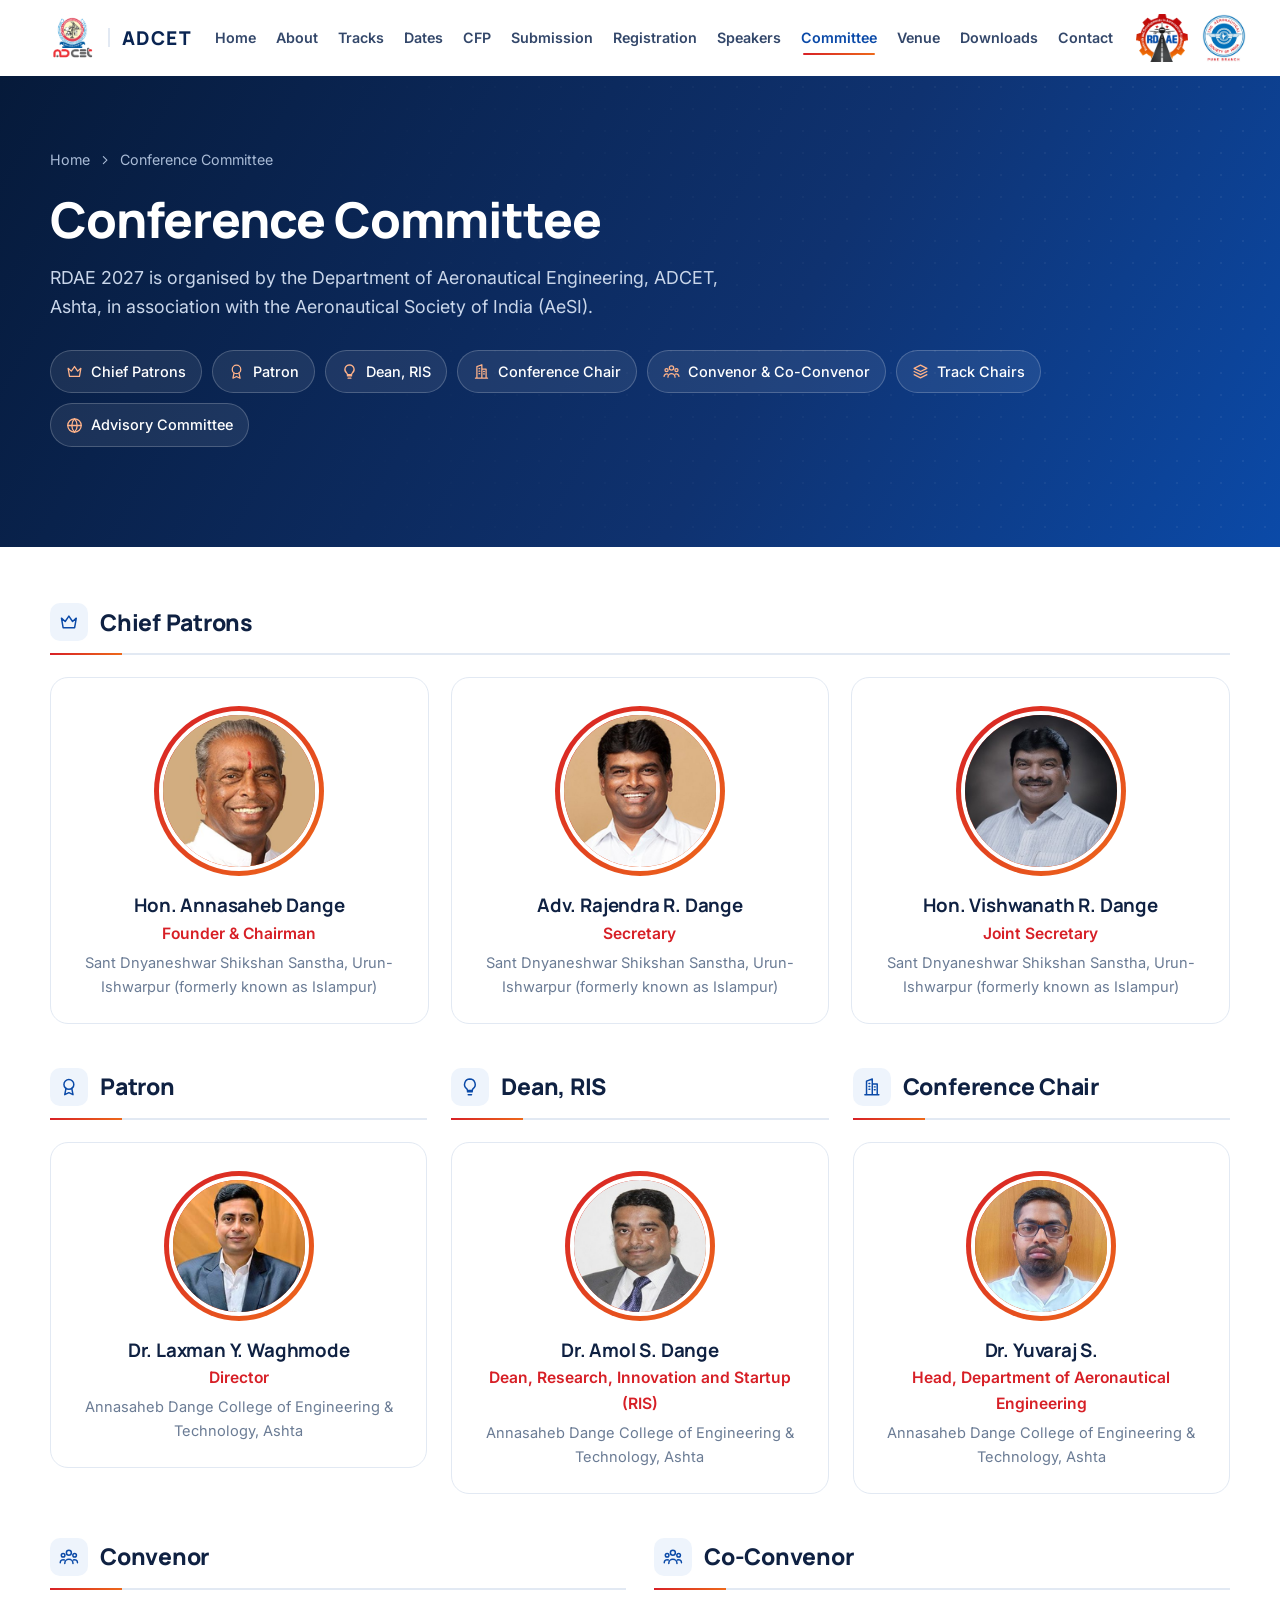
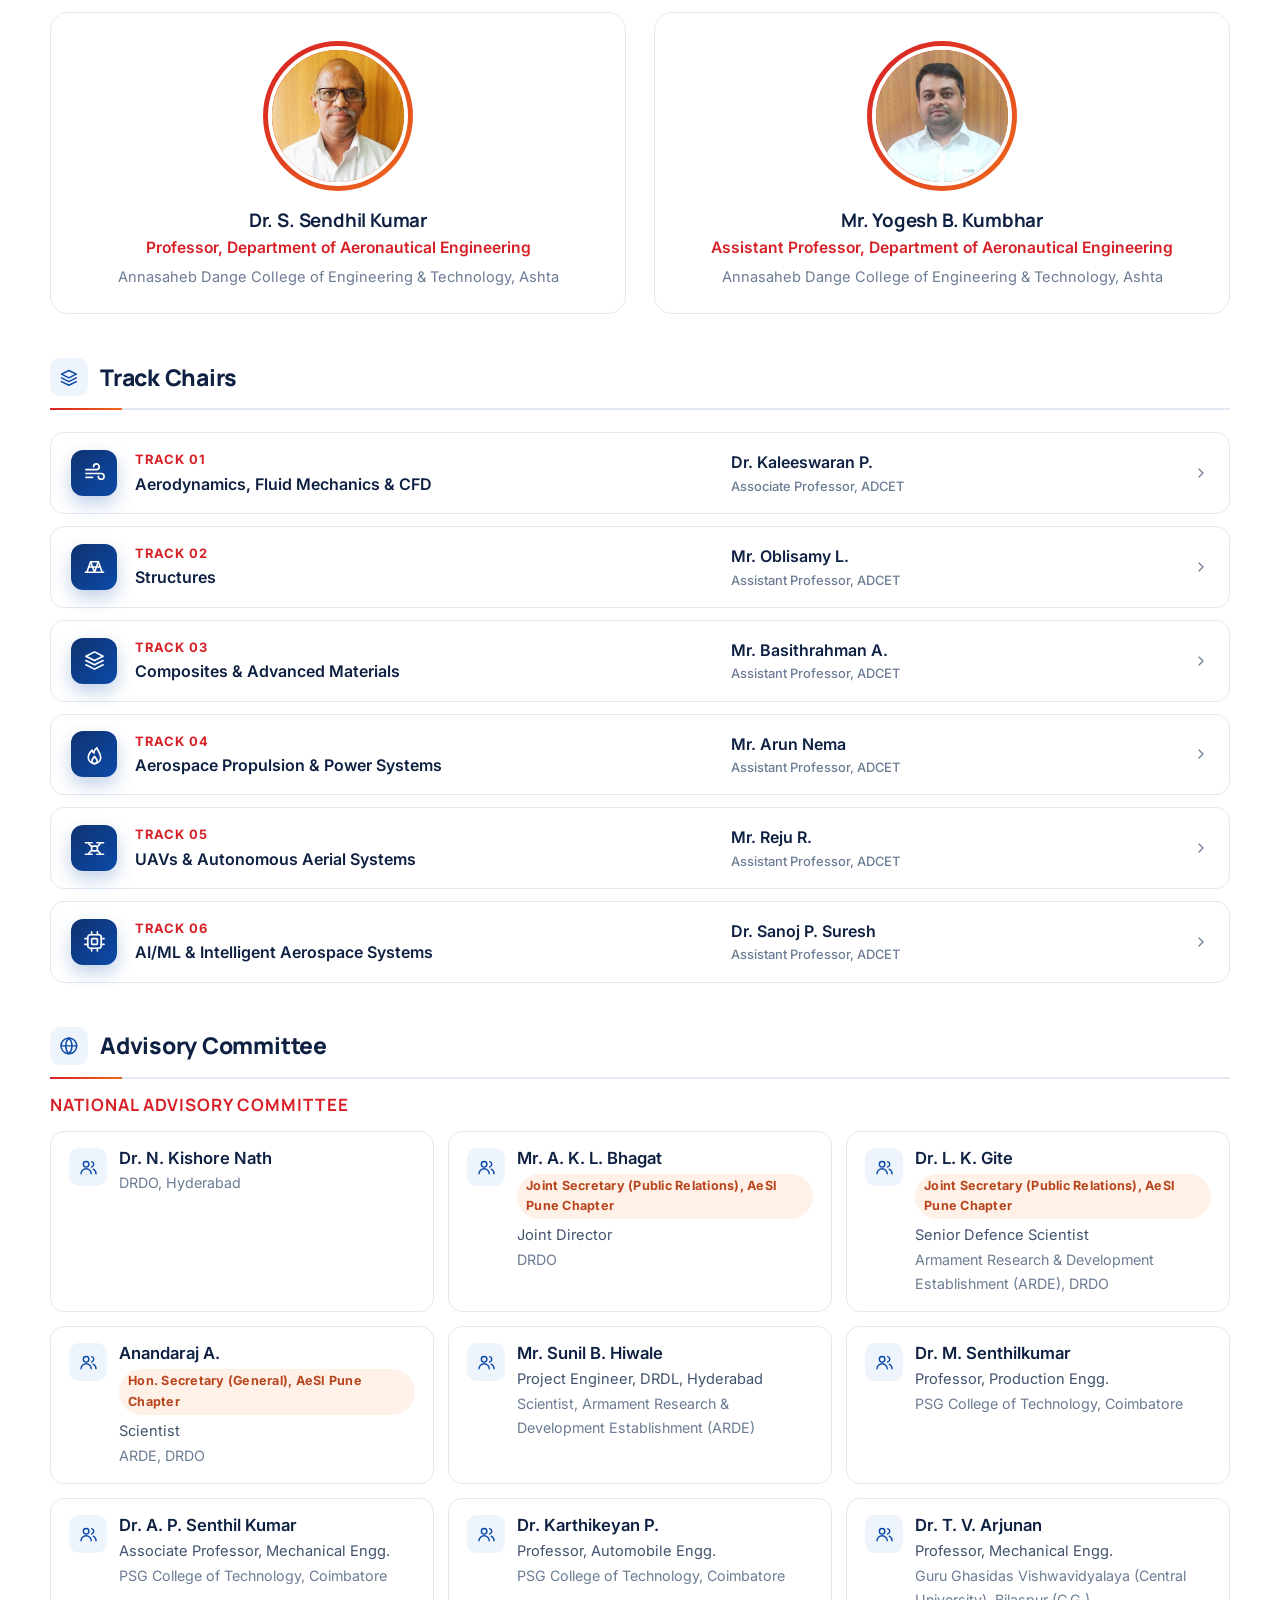
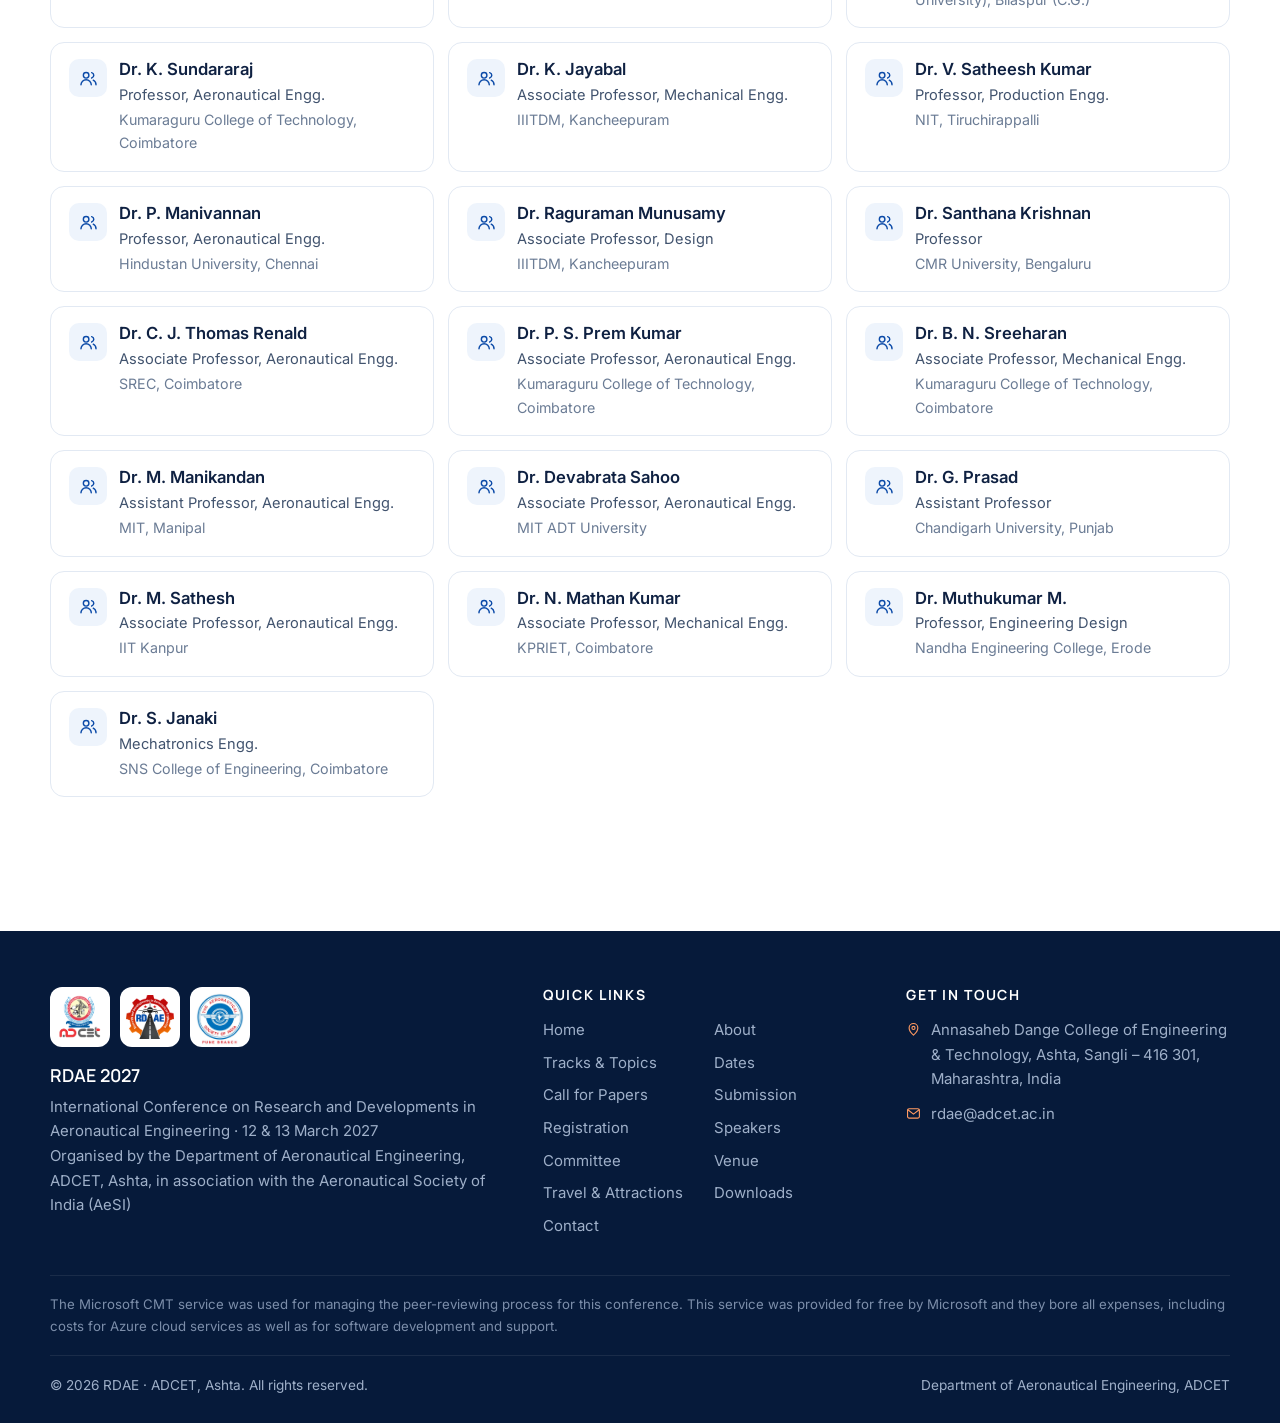
==== committee.html @ ecb4b545 "Redesign ADCET brand block in header; close icon sprite so the header renders correctly Co-Authored-" ====
<!DOCTYPE html>
<html lang="en">
<head>
  <meta charset="UTF-8">
  <meta name="viewport" content="width=device-width, initial-scale=1.0">
  <title>Conference Committee | RDAE 2027</title>
  <meta name="description" content="Conference committee of RDAE 2027 — chief patrons, patron, Dean RIS, conference chair, convenor, co-convenor, track chairs and national advisory committee, ADCET, Ashta.">
  <meta name="theme-color" content="#0a2552">
  <link rel="icon" type="image/png" href="assets/rdae-logo.png">
  <link rel="preconnect" href="https://fonts.googleapis.com">
  <link rel="preconnect" href="https://fonts.gstatic.com" crossorigin>
  <link href="https://fonts.googleapis.com/css2?family=Inter:wght@400;500;600;700&family=Manrope:wght@600;700;800&display=swap" rel="stylesheet">
  <link rel="stylesheet" href="styles.css">
</head>
<body>
<svg xmlns="http://www.w3.org/2000/svg" width="0" height="0" style="position:absolute" aria-hidden="true">
  <symbol id="i-arrow" viewBox="0 0 24 24"><path d="M5 12h14M13 6l6 6-6 6"/></symbol>
  <symbol id="i-chevron" viewBox="0 0 24 24"><path d="m9 6 6 6-6 6"/></symbol>
  <symbol id="i-up" viewBox="0 0 24 24"><path d="M12 19V5M6 11l6-6 6 6"/></symbol>
  <symbol id="i-calendar" viewBox="0 0 24 24"><rect x="3" y="4.5" width="18" height="16" rx="2.5"/><path d="M3 9.5h18M8 2.5v4M16 2.5v4"/><path d="M7.5 13.5h2M11 13.5h2M14.5 13.5h2M7.5 17h2M11 17h2"/></symbol>
  <symbol id="i-pin" viewBox="0 0 24 24"><path d="M12 21s-7-6.2-7-11.5A7 7 0 0 1 19 9.5C19 14.8 12 21 12 21z"/><circle cx="12" cy="9.5" r="2.5"/></symbol>
  <symbol id="i-users" viewBox="0 0 24 24"><circle cx="9" cy="8" r="3.5"/><path d="M2.5 20a6.5 6.5 0 0 1 13 0"/><path d="M16 4.6a3.5 3.5 0 0 1 0 6.8M18 14.2a6.5 6.5 0 0 1 3.5 5.8"/></symbol>
  <symbol id="i-bulb" viewBox="0 0 24 24"><path d="M9 18h6M10 21.5h4"/><path d="M12 2.5a6.5 6.5 0 0 0-4 11.6c.7.6 1 1.3 1 2.1v.3h6v-.3c0-.8.4-1.6 1-2.1a6.5 6.5 0 0 0-4-11.6z"/></symbol>
  <symbol id="i-link" viewBox="0 0 24 24"><path d="M10 14a4.5 4.5 0 0 0 6.4 0l3.2-3.2a4.5 4.5 0 0 0-6.4-6.4l-1 1"/><path d="M14 10a4.5 4.5 0 0 0-6.4 0l-3.2 3.2a4.5 4.5 0 0 0 6.4 6.4l1-1"/></symbol>
  <symbol id="i-leaf" viewBox="0 0 24 24"><path d="M5 19c0-8 5-14 15-15-.5 10-6.5 15-14 15"/><path d="M5 19c3-4 6-6.5 9.5-8.5"/></symbol>
  <symbol id="i-plane" viewBox="0 0 24 24"><path d="M21 15.5v-2l-8-5V3.8a1.5 1.5 0 0 0-3 0V8.5l-8 5v2l8-2.5v5l-2.2 1.6V21L12 20l4.2 1v-1.4L14 18v-5z" transform="translate(0.5 0)"/></symbol>
  <symbol id="i-wind" viewBox="0 0 24 24"><path d="M3 8h11a3 3 0 1 0-3-3"/><path d="M3 12h16a3 3 0 1 1-3 3"/><path d="M3 16h7"/></symbol>
  <symbol id="i-truss" viewBox="0 0 24 24"><path d="M2.5 18h19M4 18 8 7h8l4 11"/><path d="M8 7l4 11 4-11M6 12.5h12"/></symbol>
  <symbol id="i-layers" viewBox="0 0 24 24"><path d="m12 3 9 4.5-9 4.5-9-4.5z"/><path d="m3 12 9 4.5 9-4.5"/><path d="m3 16.5 9 4.5 9-4.5"/></symbol>
  <symbol id="i-flame" viewBox="0 0 24 24"><path d="M12 21.5a6.5 6.5 0 0 0 6.5-6.5c0-4-3-6.5-4-10-2 1.5-3 3.5-3 5.5-1-.8-1.7-1.8-2-3-2 2-4 4.5-4 7.5a6.5 6.5 0 0 0 6.5 6.5z"/><path d="M12 21.5a2.8 2.8 0 0 1-2.8-2.8c0-1.6 1.5-2.8 2.8-4.7 1.3 1.9 2.8 3.1 2.8 4.7a2.8 2.8 0 0 1-2.8 2.8z"/></symbol>
  <symbol id="i-drone" viewBox="0 0 24 24"><rect x="9" y="9.5" width="6" height="5" rx="1.5"/><path d="M9 10 6 7M15 10l3-3M9 14l-3 3M15 14l3 3"/><path d="M2.5 6h7M14.5 6h7M2.5 18h7M14.5 18h7"/></symbol>
  <symbol id="i-cpu" viewBox="0 0 24 24"><rect x="5" y="5" width="14" height="14" rx="2.5"/><path d="M9 2v3M15 2v3M9 19v3M15 19v3M2 9h3M2 15h3M19 9h3M19 15h3"/><rect x="9" y="9" width="6" height="6" rx="1"/></symbol>
  <symbol id="i-mail" viewBox="0 0 24 24"><rect x="2.5" y="4.5" width="19" height="15" rx="2.5"/><path d="m3 6 9 7 9-7"/></symbol>
  <symbol id="i-file" viewBox="0 0 24 24"><path d="M14 2.5H7a2 2 0 0 0-2 2v15a2 2 0 0 0 2 2h10a2 2 0 0 0 2-2V7.5z"/><path d="M14 2.5v5h5M9 13h6M9 17h4"/></symbol>
  <symbol id="i-book" viewBox="0 0 24 24"><path d="M3 5.5A2 2 0 0 1 5 3.5h5a2 2 0 0 1 2 2V21a2 2 0 0 0-2-2H3z"/><path d="M21 5.5a2 2 0 0 0-2-2h-5a2 2 0 0 0-2 2V21a2 2 0 0 1 2-2h7z"/></symbol>
  <symbol id="i-chart" viewBox="0 0 24 24"><path d="M3 3.5v17h18"/><path d="m7 15 4-4 3 3 6-6.5"/></symbol>
  <symbol id="i-factory" viewBox="0 0 24 24"><path d="M2.5 21V10l6 3.5V10l6 3.5V5h3l1 16z"/><path d="M2.5 21h19M7 17h2M12 17h2"/></symbol>
  <symbol id="i-check" viewBox="0 0 24 24"><circle cx="12" cy="12" r="9.5"/><path d="m8 12.3 2.7 2.7L16 9.5"/></symbol>
  <symbol id="i-tick" viewBox="0 0 24 24"><path d="m5 12.5 4.5 4.5L19 7.5"/></symbol>
  <symbol id="i-info" viewBox="0 0 24 24"><circle cx="12" cy="12" r="9.5"/><path d="M12 11v6M12 7.5v.5"/></symbol>
  <symbol id="i-clock" viewBox="0 0 24 24"><circle cx="12" cy="12" r="9.5"/><path d="M12 6.5V12l3.5 2"/></symbol>
  <symbol id="i-flag" viewBox="0 0 24 24"><path d="M4.5 21.5V3.5M4.5 4h12l-2 4 2 4h-12"/></symbol>
  <symbol id="i-send" viewBox="0 0 24 24"><path d="M21.5 2.5 10 14M21.5 2.5 14.5 21.5l-4.5-7.5-7.5-4.5z"/></symbol>
  <symbol id="i-review" viewBox="0 0 24 24"><circle cx="10.5" cy="10.5" r="6.5"/><path d="m15.5 15.5 5.5 5.5M8 10.5l2 2 3.5-3.5"/></symbol>
  <symbol id="i-edit" viewBox="0 0 24 24"><path d="M4 20h4L19 9a2.8 2.8 0 0 0-4-4L4 16z"/><path d="m13.5 6.5 4 4"/></symbol>
  <symbol id="i-ticket" viewBox="0 0 24 24"><path d="M3 8.5V6.5a2 2 0 0 1 2-2h14a2 2 0 0 1 2 2v2a3.5 3.5 0 0 0 0 7v2a2 2 0 0 1-2 2H5a2 2 0 0 1-2-2v-2a3.5 3.5 0 0 0 0-7z"/><path d="M14 4.5v15" stroke-dasharray="2 2.5"/></symbol>
  <symbol id="i-award" viewBox="0 0 24 24"><circle cx="12" cy="9" r="6"/><path d="m8.5 13.8-1.5 7.7 5-2.5 5 2.5-1.5-7.7"/></symbol>
  <symbol id="i-mic" viewBox="0 0 24 24"><rect x="9" y="2.5" width="6" height="12" rx="3"/><path d="M5 11a7 7 0 0 0 14 0M12 18v3.5M8.5 21.5h7"/></symbol>
  <symbol id="i-crown" viewBox="0 0 24 24"><path d="m3 7.5 4.5 4 4.5-6.5 4.5 6.5 4.5-4-2 11.5H5z"/></symbol>
  <symbol id="i-team" viewBox="0 0 24 24"><circle cx="12" cy="7" r="3"/><circle cx="5" cy="10" r="2.2"/><circle cx="19" cy="10" r="2.2"/><path d="M7 20a5 5 0 0 1 10 0M1.5 19a3.5 3.5 0 0 1 5-3.2M22.5 19a3.5 3.5 0 0 0-5-3.2"/></symbol>
  <symbol id="i-gear" viewBox="0 0 24 24"><circle cx="12" cy="12" r="3"/><path d="M19.4 15a1.7 1.7 0 0 0 .3 1.8l.1.1a2 2 0 1 1-2.8 2.8l-.1-.1a1.7 1.7 0 0 0-1.8-.3 1.7 1.7 0 0 0-1 1.5V21a2 2 0 0 1-4 0v-.1a1.7 1.7 0 0 0-1.1-1.5 1.7 1.7 0 0 0-1.8.3l-.1.1a2 2 0 1 1-2.8-2.8l.1-.1a1.7 1.7 0 0 0 .3-1.8 1.7 1.7 0 0 0-1.5-1H3a2 2 0 0 1 0-4h.1a1.7 1.7 0 0 0 1.5-1.1 1.7 1.7 0 0 0-.3-1.8l-.1-.1a2 2 0 1 1 2.8-2.8l.1.1a1.7 1.7 0 0 0 1.8.3H9a1.7 1.7 0 0 0 1-1.5V3a2 2 0 0 1 4 0v.1a1.7 1.7 0 0 0 1 1.5 1.7 1.7 0 0 0 1.8-.3l.1-.1a2 2 0 1 1 2.8 2.8l-.1.1a1.7 1.7 0 0 0-.3 1.8V9a1.7 1.7 0 0 0 1.5 1H21a2 2 0 0 1 0 4h-.1a1.7 1.7 0 0 0-1.5 1z"/></symbol>
  <symbol id="i-route" viewBox="0 0 24 24"><circle cx="6" cy="19" r="2.5"/><circle cx="18" cy="5" r="2.5"/><path d="M8.5 19H16a3.5 3.5 0 0 0 0-7H8a3.5 3.5 0 0 1 0-7h7.5"/></symbol>
  <symbol id="i-bed" viewBox="0 0 24 24"><path d="M2.5 19.5V5M2.5 15.5h19v4M21.5 15.5V12a3 3 0 0 0-3-3H11v6.5"/><circle cx="7" cy="11.5" r="2"/></symbol>
  <symbol id="i-camera" viewBox="0 0 24 24"><path d="M3 8a2 2 0 0 1 2-2h2l1.5-2h7L17 6h2a2 2 0 0 1 2 2v10a2 2 0 0 1-2 2H5a2 2 0 0 1-2-2z"/><circle cx="12" cy="13" r="3.5"/></symbol>
  <symbol id="i-map" viewBox="0 0 24 24"><path d="M9 4 3 6.5v14L9 18l6 2.5 6-2.5V4l-6 2.5z"/><path d="M9 4v14M15 6.5v14"/></symbol>
  <symbol id="i-globe" viewBox="0 0 24 24"><circle cx="12" cy="12" r="9.5"/><path d="M2.5 12h19M12 2.5c2.6 2.6 3.8 5.8 3.8 9.5s-1.2 6.9-3.8 9.5c-2.6-2.6-3.8-5.8-3.8-9.5S9.4 5.1 12 2.5z"/></symbol>
  <symbol id="i-building" viewBox="0 0 24 24"><path d="M3.5 21.5h17M5.5 21.5V5l7-2.5v19M12.5 8.5h6v13"/><path d="M8.5 8h1M8.5 11.5h1M8.5 15h1M15 12h1M15 15.5h1"/></symbol>
  <symbol id="i-home" viewBox="0 0 24 24"><path d="m3 11 9-7.5 9 7.5M5.5 9v11.5h13V9"/></symbol>
  <symbol id="i-download" viewBox="0 0 24 24"><path d="M12 3.5v12M7 11l5 5 5-5M4 20.5h16"/></symbol>
  <symbol id="i-copy" viewBox="0 0 24 24"><rect x="8.5" y="8.5" width="12" height="12" rx="2.5"/><path d="M15.5 8.5V6a2.5 2.5 0 0 0-2.5-2.5H6A2.5 2.5 0 0 0 3.5 6v7A2.5 2.5 0 0 0 6 15.5h2.5"/></symbol>
  <symbol id="i-share" viewBox="0 0 24 24"><circle cx="18" cy="5.5" r="2.5"/><circle cx="6" cy="12" r="2.5"/><circle cx="18" cy="18.5" r="2.5"/><path d="m8.2 10.8 7.6-4.1M8.2 13.2l7.6 4.1"/></symbol>
  <symbol id="i-image" viewBox="0 0 24 24"><rect x="3" y="4" width="18" height="16" rx="2.5"/><circle cx="9" cy="9.5" r="1.8"/><path d="m3.5 17 5-5 4 4 3-3 5 5"/></symbol>
  <symbol id="i-train" viewBox="0 0 24 24"><rect x="5" y="3" width="14" height="14" rx="3"/><path d="M5 10.5h14M9 21l1.5-4M15 21l-1.5-4M8.5 14h.01M15.5 14h.01"/></symbol>
  <symbol id="i-car" viewBox="0 0 24 24"><path d="M3.5 16.5V12l2-5h13l2 5v4.5"/><path d="M3.5 12h17M2.5 16.5h19v2h-19z"/><circle cx="7.5" cy="14.5" r=".5"/><circle cx="16.5" cy="14.5" r=".5"/></symbol>
  <symbol id="i-temple" viewBox="0 0 24 24"><path d="M12 2.5 15 7H9z M7 7h10l1.5 4h-13zM6 11v9.5h12V11M3 20.5h18M10 20.5v-5h4v5"/></symbol>
  <symbol id="i-mountain" viewBox="0 0 24 24"><path d="m2 20 7-12 4 6 3-4 6 10z"/><path d="m7.5 10.5 1.5 1.5 1.5-1.5"/></symbol>
  <symbol id="i-castle" viewBox="0 0 24 24"><path d="M3 21V9h3V6h3v3h6V6h3v3h3v12z"/><path d="M10 21v-5h4v5M3 21h18"/></symbol>
  <symbol id="i-water" viewBox="0 0 24 24"><path d="M2 8c2-1.5 4-1.5 6 0s4 1.5 6 0 4-1.5 6 0M2 13c2-1.5 4-1.5 6 0s4 1.5 6 0 4-1.5 6 0M2 18c2-1.5 4-1.5 6 0s4 1.5 6 0 4-1.5 6 0"/></symbol>
  <symbol id="i-tree" viewBox="0 0 24 24"><path d="M12 21.5v-5M12 2.5 6 11h3l-4 5.5h14L15 11h3z"/></symbol>
  <symbol id="i-museum" viewBox="0 0 24 24"><path d="m3 9 9-5.5L21 9zM5 9v9M9.5 9v9M14.5 9v9M19 9v9M3 18h18v2.5H3z"/></symbol>
</svg>



<header class="site-header">
  <div class="container nav-wrap">
    <a class="brand brand-adcet" href="index.html" aria-label="ADCET — home">
      <img src="assets/adcet-logo.png" alt="ADCET logo" width="50" height="50">
      <span class="brand-text">
        <strong>ADCET</strong>
        <small><span class="bt-line">Annasaheb Dange College of</span><span class="bt-line">Engineering &amp; Technology, Ashta</span></small>
      </span>
    </a>

    <button class="menu-toggle" aria-label="Open navigation" aria-expanded="false" aria-controls="main-nav">
      <span></span><span></span><span></span>
    </button>

    <nav class="main-nav" id="main-nav" aria-label="Primary">
      <a href="index.html">Home</a>
      <a href="index.html#about">About</a>
      <a href="tracks.html">Tracks</a>
      <a href="index.html#dates">Dates</a>
      <a href="index.html#cfp">CFP</a>
      <a href="index.html#submission">Submission</a>
      <a href="index.html#registration">Registration</a>
      <a href="index.html#speakers">Speakers</a>
      <a class="active" href="committee.html">Committee</a>
      <a href="venue.html">Venue</a>
      <a href="downloads.html">Downloads</a>
      <a href="index.html#contact">Contact</a>
    </nav>

    <a class="brand brand-rdae" href="index.html" aria-label="RDAE 2027 — home">
      <img src="assets/rdae-logo.png" alt="RDAE 2027 logo" height="54">
    </a>
    <span class="brand brand-aesi" title="In association with the Aeronautical Society of India, Pune"><img src="assets/aesi-logo.jpg" alt="Aeronautical Society of India, Pune Branch logo" height="54"></span>
  </div>
</header>

<main>
  <section class="page-hero">
    <div class="container">
      <nav class="breadcrumb" aria-label="Breadcrumb"><a href="index.html">Home</a><svg class="icon"><use href="#i-chevron"/></svg><span>Conference Committee</span></nav>
      <h1>Conference Committee</h1>
      <p>RDAE 2027 is organised by the Department of Aeronautical Engineering, ADCET, Ashta, in association with the Aeronautical Society of India (AeSI).</p>
      <div class="track-chips">
        <a href="#chief-patrons"><svg class="icon"><use href="#i-crown"/></svg>Chief Patrons</a>
        <a href="#patron"><svg class="icon"><use href="#i-award"/></svg>Patron</a>
        <a href="#dean-ris"><svg class="icon"><use href="#i-bulb"/></svg>Dean, RIS</a>
        <a href="#chair"><svg class="icon"><use href="#i-building"/></svg>Conference Chair</a>
        <a href="#convenor"><svg class="icon"><use href="#i-team"/></svg>Convenor &amp; Co-Convenor</a>
        <a href="#track-chairs"><svg class="icon"><use href="#i-layers"/></svg>Track Chairs</a>
        <a href="#advisory"><svg class="icon"><use href="#i-globe"/></svg>Advisory Committee</a>
      </div>
    </div>
  </section>

  <div class="container committee-page">
    <div id="chief-patrons">
    <div class="committee-group">
      <h2 class="group-title"><span class="g-icon"><svg class="icon"><use href="#i-crown"/></svg></span>Chief Patrons</h2>
      <div class="people">
        <article class="person person-lg reveal">
          <div class="person-photo"><img src="assets/committee/annasaheb-dange.jpg" alt="Hon. Annasaheb Dange" loading="lazy" width="360" height="360"></div>
          <h3>Hon. Annasaheb Dange</h3>
          <p class="person-role">Founder &amp; Chairman</p>
          <p class="person-org">Sant Dnyaneshwar Shikshan Sanstha, Urun-Ishwarpur (formerly known as Islampur)</p>
        </article>
        <article class="person person-lg reveal">
          <div class="person-photo"><img src="assets/committee/rajendra-dange.jpg" alt="Adv. Rajendra R. Dange" loading="lazy" width="360" height="360"></div>
          <h3>Adv. Rajendra R. Dange</h3>
          <p class="person-role">Secretary</p>
          <p class="person-org">Sant Dnyaneshwar Shikshan Sanstha, Urun-Ishwarpur (formerly known as Islampur)</p>
        </article>
        <article class="person person-lg reveal">
          <div class="person-photo"><img src="assets/committee/vishwanath-dange.jpg" alt="Hon. Vishwanath R. Dange" loading="lazy" width="360" height="360"></div>
          <h3>Hon. Vishwanath R. Dange</h3>
          <p class="person-role">Joint Secretary</p>
          <p class="person-org">Sant Dnyaneshwar Shikshan Sanstha, Urun-Ishwarpur (formerly known as Islampur)</p>
        </article>
      </div>
    </div>
    </div>
    <div class="committee-row three">
      <div id="patron">
    <div class="committee-group">
      <h2 class="group-title"><span class="g-icon"><svg class="icon"><use href="#i-award"/></svg></span>Patron</h2>
      <div class="people">
        <article class="person reveal">
          <div class="person-photo"><img src="assets/committee/laxman-waghmode.jpg" alt="Dr. Laxman Y. Waghmode" loading="lazy" width="360" height="360"></div>
          <h3>Dr. Laxman Y. Waghmode</h3>
          <p class="person-role">Director</p>
          <p class="person-org">Annasaheb Dange College of Engineering &amp; Technology, Ashta</p>
        </article>
      </div>
    </div>
      </div>
      <div id="dean-ris">
    <div class="committee-group">
      <h2 class="group-title"><span class="g-icon"><svg class="icon"><use href="#i-bulb"/></svg></span>Dean, RIS</h2>
      <div class="people">
        <article class="person reveal">
          <div class="person-photo"><img src="assets/committee/amol-dange.jpg" alt="Dr. Amol S. Dange" loading="lazy" width="360" height="360"></div>
          <h3>Dr. Amol S. Dange</h3>
          <p class="person-role">Dean, Research, Innovation and Startup (RIS)</p>
          <p class="person-org">Annasaheb Dange College of Engineering &amp; Technology, Ashta</p>
        </article>
      </div>
    </div>
      </div>
      <div id="chair">
    <div class="committee-group">
      <h2 class="group-title"><span class="g-icon"><svg class="icon"><use href="#i-building"/></svg></span>Conference Chair</h2>
      <div class="people">
        <article class="person reveal">
          <div class="person-photo"><img src="assets/committee/yuvaraj-s.jpg" alt="Dr. Yuvaraj S." loading="lazy" width="360" height="360"></div>
          <h3>Dr. Yuvaraj S.</h3>
          <p class="person-role">Head, Department of Aeronautical Engineering</p>
          <p class="person-org">Annasaheb Dange College of Engineering &amp; Technology, Ashta</p>
        </article>
      </div>
    </div>
      </div>
    </div>
    <div class="committee-row" id="convenor">
      <div>
    <div class="committee-group">
      <h2 class="group-title"><span class="g-icon"><svg class="icon"><use href="#i-team"/></svg></span>Convenor</h2>
      <div class="people">
        <article class="person reveal">
          <div class="person-photo"><img src="assets/committee/sendhil-kumar.jpg" alt="Dr. S. Sendhil Kumar" loading="lazy" width="360" height="360"></div>
          <h3>Dr. S. Sendhil Kumar</h3>
          <p class="person-role">Professor, Department of Aeronautical Engineering</p>
          <p class="person-org">Annasaheb Dange College of Engineering &amp; Technology, Ashta</p>
        </article>
      </div>
    </div>
      </div>
      <div>
    <div class="committee-group">
      <h2 class="group-title"><span class="g-icon"><svg class="icon"><use href="#i-team"/></svg></span>Co-Convenor</h2>
      <div class="people">
        <article class="person reveal">
          <div class="person-photo"><img src="assets/committee/yogesh-kumbhar.jpg" alt="Mr. Yogesh B. Kumbhar" loading="lazy" width="360" height="360"></div>
          <h3>Mr. Yogesh B. Kumbhar</h3>
          <p class="person-role">Assistant Professor, Department of Aeronautical Engineering</p>
          <p class="person-org">Annasaheb Dange College of Engineering &amp; Technology, Ashta</p>
        </article>
      </div>
    </div>
      </div>
    </div>
    <div class="committee-group" id="track-chairs">
      <h2 class="group-title"><span class="g-icon"><svg class="icon"><use href="#i-layers"/></svg></span>Track Chairs</h2>
      <div class="tc-list">
          <a class="tc-row reveal" href="tracks.html#track-1"><span class="track-icon"><svg class="icon"><use href="#i-wind"/></svg></span><span class="tc-track"><small>Track 01</small>Aerodynamics, Fluid Mechanics &amp; CFD</span><span class="tc-person"><b>Dr. Kaleeswaran P.</b><small>Associate Professor, ADCET</small></span><svg class="icon icon-arrow"><use href="#i-chevron"/></svg></a>
          <a class="tc-row reveal" href="tracks.html#track-2"><span class="track-icon"><svg class="icon"><use href="#i-truss"/></svg></span><span class="tc-track"><small>Track 02</small>Structures</span><span class="tc-person"><b>Mr. Oblisamy L.</b><small>Assistant Professor, ADCET</small></span><svg class="icon icon-arrow"><use href="#i-chevron"/></svg></a>
          <a class="tc-row reveal" href="tracks.html#track-3"><span class="track-icon"><svg class="icon"><use href="#i-layers"/></svg></span><span class="tc-track"><small>Track 03</small>Composites &amp; Advanced Materials</span><span class="tc-person"><b>Mr. Basithrahman A.</b><small>Assistant Professor, ADCET</small></span><svg class="icon icon-arrow"><use href="#i-chevron"/></svg></a>
          <a class="tc-row reveal" href="tracks.html#track-4"><span class="track-icon"><svg class="icon"><use href="#i-flame"/></svg></span><span class="tc-track"><small>Track 04</small>Aerospace Propulsion &amp; Power Systems</span><span class="tc-person"><b>Mr. Arun Nema</b><small>Assistant Professor, ADCET</small></span><svg class="icon icon-arrow"><use href="#i-chevron"/></svg></a>
          <a class="tc-row reveal" href="tracks.html#track-5"><span class="track-icon"><svg class="icon"><use href="#i-drone"/></svg></span><span class="tc-track"><small>Track 05</small>UAVs &amp; Autonomous Aerial Systems</span><span class="tc-person"><b>Mr. Reju R.</b><small>Assistant Professor, ADCET</small></span><svg class="icon icon-arrow"><use href="#i-chevron"/></svg></a>
          <a class="tc-row reveal" href="tracks.html#track-6"><span class="track-icon"><svg class="icon"><use href="#i-cpu"/></svg></span><span class="tc-track"><small>Track 06</small>AI/ML &amp; Intelligent Aerospace Systems</span><span class="tc-person"><b>Dr. Sanoj P. Suresh</b><small>Assistant Professor, ADCET</small></span><svg class="icon icon-arrow"><use href="#i-chevron"/></svg></a>
      </div>
    </div>

    <div class="committee-group" id="advisory">
      <h2 class="group-title"><span class="g-icon"><svg class="icon"><use href="#i-globe"/></svg></span>Advisory Committee</h2>
      <h3 class="adv-sub">National Advisory Committee</h3>
      <ul class="adv-grid">
          <li class="adv-card reveal"><span class="adv-icon"><svg class="icon"><use href="#i-users"/></svg></span><div><b>Dr. N. Kishore Nath</b><span class="adv-org">DRDO, Hyderabad</span></div></li>
          <li class="adv-card reveal"><span class="adv-icon"><svg class="icon"><use href="#i-users"/></svg></span><div><b>Mr. A. K. L. Bhagat</b><span class="adv-tag">Joint Secretary (Public Relations), AeSI Pune Chapter</span><span class="adv-role">Joint Director</span><span class="adv-org">DRDO</span></div></li>
          <li class="adv-card reveal"><span class="adv-icon"><svg class="icon"><use href="#i-users"/></svg></span><div><b>Dr. L. K. Gite</b><span class="adv-tag">Joint Secretary (Public Relations), AeSI Pune Chapter</span><span class="adv-role">Senior Defence Scientist</span><span class="adv-org">Armament Research &amp; Development Establishment (ARDE), DRDO</span></div></li>
          <li class="adv-card reveal"><span class="adv-icon"><svg class="icon"><use href="#i-users"/></svg></span><div><b>Anandaraj A.</b><span class="adv-tag">Hon. Secretary (General), AeSI Pune Chapter</span><span class="adv-role">Scientist</span><span class="adv-org">ARDE, DRDO</span></div></li>
          <li class="adv-card reveal"><span class="adv-icon"><svg class="icon"><use href="#i-users"/></svg></span><div><b>Mr. Sunil B. Hiwale</b><span class="adv-role">Project Engineer, DRDL, Hyderabad</span><span class="adv-org">Scientist, Armament Research &amp; Development Establishment (ARDE)</span></div></li>
          <li class="adv-card reveal"><span class="adv-icon"><svg class="icon"><use href="#i-users"/></svg></span><div><b>Dr. M. Senthilkumar</b><span class="adv-role">Professor, Production Engg.</span><span class="adv-org">PSG College of Technology, Coimbatore</span></div></li>
          <li class="adv-card reveal"><span class="adv-icon"><svg class="icon"><use href="#i-users"/></svg></span><div><b>Dr. A. P. Senthil Kumar</b><span class="adv-role">Associate Professor, Mechanical Engg.</span><span class="adv-org">PSG College of Technology, Coimbatore</span></div></li>
          <li class="adv-card reveal"><span class="adv-icon"><svg class="icon"><use href="#i-users"/></svg></span><div><b>Dr. Karthikeyan P.</b><span class="adv-role">Professor, Automobile Engg.</span><span class="adv-org">PSG College of Technology, Coimbatore</span></div></li>
          <li class="adv-card reveal"><span class="adv-icon"><svg class="icon"><use href="#i-users"/></svg></span><div><b>Dr. T. V. Arjunan</b><span class="adv-role">Professor, Mechanical Engg.</span><span class="adv-org">Guru Ghasidas Vishwavidyalaya (Central University), Bilaspur (C.G.)</span></div></li>
          <li class="adv-card reveal"><span class="adv-icon"><svg class="icon"><use href="#i-users"/></svg></span><div><b>Dr. K. Sundararaj</b><span class="adv-role">Professor, Aeronautical Engg.</span><span class="adv-org">Kumaraguru College of Technology, Coimbatore</span></div></li>
          <li class="adv-card reveal"><span class="adv-icon"><svg class="icon"><use href="#i-users"/></svg></span><div><b>Dr. K. Jayabal</b><span class="adv-role">Associate Professor, Mechanical Engg.</span><span class="adv-org">IIITDM, Kancheepuram</span></div></li>
          <li class="adv-card reveal"><span class="adv-icon"><svg class="icon"><use href="#i-users"/></svg></span><div><b>Dr. V. Satheesh Kumar</b><span class="adv-role">Professor, Production Engg.</span><span class="adv-org">NIT, Tiruchirappalli</span></div></li>
          <li class="adv-card reveal"><span class="adv-icon"><svg class="icon"><use href="#i-users"/></svg></span><div><b>Dr. P. Manivannan</b><span class="adv-role">Professor, Aeronautical Engg.</span><span class="adv-org">Hindustan University, Chennai</span></div></li>
          <li class="adv-card reveal"><span class="adv-icon"><svg class="icon"><use href="#i-users"/></svg></span><div><b>Dr. Raguraman Munusamy</b><span class="adv-role">Associate Professor, Design</span><span class="adv-org">IIITDM, Kancheepuram</span></div></li>
          <li class="adv-card reveal"><span class="adv-icon"><svg class="icon"><use href="#i-users"/></svg></span><div><b>Dr. Santhana Krishnan</b><span class="adv-role">Professor</span><span class="adv-org">CMR University, Bengaluru</span></div></li>
          <li class="adv-card reveal"><span class="adv-icon"><svg class="icon"><use href="#i-users"/></svg></span><div><b>Dr. C. J. Thomas Renald</b><span class="adv-role">Associate Professor, Aeronautical Engg.</span><span class="adv-org">SREC, Coimbatore</span></div></li>
          <li class="adv-card reveal"><span class="adv-icon"><svg class="icon"><use href="#i-users"/></svg></span><div><b>Dr. P. S. Prem Kumar</b><span class="adv-role">Associate Professor, Aeronautical Engg.</span><span class="adv-org">Kumaraguru College of Technology, Coimbatore</span></div></li>
          <li class="adv-card reveal"><span class="adv-icon"><svg class="icon"><use href="#i-users"/></svg></span><div><b>Dr. B. N. Sreeharan</b><span class="adv-role">Associate Professor, Mechanical Engg.</span><span class="adv-org">Kumaraguru College of Technology, Coimbatore</span></div></li>
          <li class="adv-card reveal"><span class="adv-icon"><svg class="icon"><use href="#i-users"/></svg></span><div><b>Dr. M. Manikandan</b><span class="adv-role">Assistant Professor, Aeronautical Engg.</span><span class="adv-org">MIT, Manipal</span></div></li>
          <li class="adv-card reveal"><span class="adv-icon"><svg class="icon"><use href="#i-users"/></svg></span><div><b>Dr. Devabrata Sahoo</b><span class="adv-role">Associate Professor, Aeronautical Engg.</span><span class="adv-org">MIT ADT University</span></div></li>
          <li class="adv-card reveal"><span class="adv-icon"><svg class="icon"><use href="#i-users"/></svg></span><div><b>Dr. G. Prasad</b><span class="adv-role">Assistant Professor</span><span class="adv-org">Chandigarh University, Punjab</span></div></li>
          <li class="adv-card reveal"><span class="adv-icon"><svg class="icon"><use href="#i-users"/></svg></span><div><b>Dr. M. Sathesh</b><span class="adv-role">Associate Professor, Aeronautical Engg.</span><span class="adv-org">IIT Kanpur</span></div></li>
          <li class="adv-card reveal"><span class="adv-icon"><svg class="icon"><use href="#i-users"/></svg></span><div><b>Dr. N. Mathan Kumar</b><span class="adv-role">Associate Professor, Mechanical Engg.</span><span class="adv-org">KPRIET, Coimbatore</span></div></li>
          <li class="adv-card reveal"><span class="adv-icon"><svg class="icon"><use href="#i-users"/></svg></span><div><b>Dr. Muthukumar M.</b><span class="adv-role">Professor, Engineering Design</span><span class="adv-org">Nandha Engineering College, Erode</span></div></li>
          <li class="adv-card reveal"><span class="adv-icon"><svg class="icon"><use href="#i-users"/></svg></span><div><b>Dr. S. Janaki</b><span class="adv-role">Mechatronics Engg.</span><span class="adv-org">SNS College of Engineering, Coimbatore</span></div></li>
      </ul>
    </div>
  </div>
</main>

<footer class="site-footer">
  <div class="container footer-top">
    <div class="footer-brand">
      <div class="footer-logos"><span><img src="assets/adcet-logo.png" alt="ADCET logo"></span><span><img src="assets/rdae-logo.png" alt="RDAE 2027 logo"></span><span><img src="assets/aesi-logo.jpg" alt="AeSI Pune Branch logo"></span></div>
      <div><strong>RDAE 2027</strong>International Conference on Research and Developments in Aeronautical Engineering · 12 &amp; 13 March 2027<br>Organised by the Department of Aeronautical Engineering, ADCET, Ashta, in association with the Aeronautical Society of India (AeSI)</div>
    </div>
    <div>
      <h4>Quick links</h4>
      <div class="footer-links"><a href="index.html">Home</a><a href="index.html#about">About</a><a href="tracks.html">Tracks &amp; Topics</a><a href="index.html#dates">Dates</a><a href="index.html#cfp">Call for Papers</a><a href="index.html#submission">Submission</a><a href="index.html#registration">Registration</a><a href="index.html#speakers">Speakers</a><a href="committee.html">Committee</a><a href="venue.html">Venue</a><a href="venue.html">Travel &amp; Attractions</a><a href="downloads.html">Downloads</a><a href="index.html#contact">Contact</a></div>
    </div>
    <div>
      <h4>Get in touch</h4>
      <ul class="footer-contact">
        <li><svg class="icon"><use href="#i-pin"/></svg><span>Annasaheb Dange College of Engineering &amp; Technology, Ashta, Sangli – 416 301, Maharashtra, India</span></li>
        <li><svg class="icon"><use href="#i-mail"/></svg><a href="mailto:rdae@adcet.ac.in">rdae@adcet.ac.in</a></li>
      </ul>
    </div>
  </div>
  <div class="container cmt-note">The Microsoft CMT service was used for managing the peer-reviewing process for this conference. This service was provided for free by Microsoft and they bore all expenses, including costs for Azure cloud services as well as for software development and support.</div>
  <div class="container footer-bottom">
    <span>© 2026 RDAE · ADCET, Ashta. All rights reserved.</span>
    <span>Department of Aeronautical Engineering, ADCET</span>
  </div>
</footer>

<button class="back-top" aria-label="Back to top"><svg class="icon"><use href="#i-up"/></svg></button>
<script src="script.js"></script>
</body>
</html>
---- styles.css ----
/* ==========================================================
   RDAE 2027 — shared stylesheet (index.html + tracks.html)
   ========================================================== */
:root{
  --navy-900:#061a3a;
  --navy-800:#0a2552;
  --navy-700:#0f3270;
  --blue:#0b4aa8;          /* RDAE logo blue */
  --blue-50:#eef4fc;
  --blue-100:#dce8f8;
  --red:#d71f26;           /* RDAE logo red */
  --orange:#ee6a1a;        /* RDAE logo orange */
  --grad-brand:linear-gradient(135deg,#d71f26 0%,#ee6a1a 100%);
  --ink:#0f2142;
  --text:#41536e;
  --muted:#6b7c95;
  --line:#e2e9f3;
  --bg:#f6f9fd;
  --white:#fff;
  --radius:14px;
  --radius-sm:10px;
  --shadow-sm:0 1px 2px rgba(10,37,82,.06),0 2px 8px rgba(10,37,82,.05);
  --shadow:0 10px 30px rgba(10,37,82,.10);
  --shadow-lg:0 24px 60px rgba(6,26,58,.22);
  --font-head:"Manrope",system-ui,sans-serif;
  --font-body:"Inter",system-ui,-apple-system,"Segoe UI",sans-serif;
  --header-h:76px;
}

*,*::before,*::after{box-sizing:border-box;margin:0;padding:0}
html{scroll-behavior:smooth;scroll-padding-top:calc(var(--header-h) + 12px)}
body{font-family:var(--font-body);color:var(--text);background:var(--white);line-height:1.65;font-size:15px;-webkit-font-smoothing:antialiased}
a{color:inherit;text-decoration:none}
img{max-width:100%;display:block}
ul,ol{list-style:none}
h1,h2,h3,h4{font-family:var(--font-head);color:var(--ink);line-height:1.2;letter-spacing:-.01em}
h2{font-size:clamp(1.6rem,3vw,2.15rem);font-weight:800;margin-bottom:14px}
h3{font-size:1.05rem;font-weight:700}
p+p{margin-top:12px}
b,strong{color:var(--ink);font-weight:600}
.container{width:min(1180px,calc(100% - 32px));margin-inline:auto}
.icon{width:1em;height:1em;flex-shrink:0;stroke:currentColor;fill:none;stroke-width:1.8;stroke-linecap:round;stroke-linejoin:round}
.sr-only{position:absolute;width:1px;height:1px;overflow:hidden;clip:rect(0 0 0 0)}

/* ---------- Header ---------- */
.site-header{position:sticky;top:0;z-index:1000;height:var(--header-h);background:rgba(255,255,255,.92);backdrop-filter:saturate(180%) blur(12px);-webkit-backdrop-filter:saturate(180%) blur(12px);border-bottom:1px solid transparent;transition:border-color .25s,box-shadow .25s}
.site-header.scrolled{border-bottom-color:var(--line);box-shadow:0 4px 20px rgba(10,37,82,.06)}
.nav-wrap{height:100%;display:flex;align-items:center;gap:20px}
.brand{display:flex;align-items:center;gap:12px;flex-shrink:0}
.brand-adcet img{width:50px;height:50px;object-fit:contain}
.brand-text strong{display:block;font-family:var(--font-head);font-size:1.15rem;font-weight:800;color:var(--navy-800);line-height:1}
.brand-text small{display:block;font-size:.72rem;color:var(--muted);line-height:1.3;margin-top:3px;max-width:210px}
.main-nav{display:flex;align-items:center;justify-content:center;gap:2px;flex:1}
.main-nav a{position:relative;font-size:.86rem;font-weight:600;color:#33476a;padding:8px 11px;border-radius:8px;transition:color .2s,background .2s;white-space:nowrap}
.main-nav a:hover{color:var(--blue);background:var(--blue-50)}
.main-nav a.active{color:var(--blue)}
.main-nav a.active::after{content:"";position:absolute;left:11px;right:11px;bottom:2px;height:2px;border-radius:2px;background:var(--grad-brand)}
.brand-rdae img{height:54px;width:auto}
.nav-cta{display:none}
.menu-toggle{display:none;width:42px;height:42px;border:1px solid var(--line);border-radius:10px;background:#fff;cursor:pointer;align-items:center;justify-content:center;flex-direction:column;gap:4px}
.menu-toggle span{display:block;width:18px;height:2px;background:var(--navy-800);border-radius:2px;transition:.25s}
.menu-toggle[aria-expanded="true"] span:nth-child(1){transform:translateY(6px) rotate(45deg)}
.menu-toggle[aria-expanded="true"] span:nth-child(2){opacity:0}
.menu-toggle[aria-expanded="true"] span:nth-child(3){transform:translateY(-6px) rotate(-45deg)}

/* ---------- Buttons ---------- */
.btn{display:inline-flex;align-items:center;justify-content:center;gap:10px;border-radius:10px;padding:13px 22px;font-weight:600;font-size:.92rem;border:1.5px solid transparent;transition:transform .2s,box-shadow .2s,background .2s,color .2s;cursor:pointer;white-space:nowrap}
.btn .icon{font-size:1.05rem;transition:transform .2s}
.btn:hover .icon-arrow{transform:translateX(3px)}
.btn-primary{background:var(--grad-brand);color:#fff;box-shadow:0 8px 20px rgba(215,31,38,.28)}
.btn-primary:hover{transform:translateY(-2px);box-shadow:0 12px 26px rgba(215,31,38,.34)}
.btn-ghost{border-color:rgba(255,255,255,.55);color:#fff;background:rgba(255,255,255,.06)}
.btn-ghost:hover{background:#fff;color:var(--navy-800)}
.btn-outline{border-color:var(--blue);color:var(--blue);background:#fff}
.btn-outline:hover{background:var(--blue);color:#fff}
.btn-lg{padding:15px 26px;font-size:.98rem}

/* ---------- Hero ---------- */
.hero{position:relative;overflow:hidden;color:#fff;background:var(--navy-900);isolation:isolate}
.hero-bg{position:absolute;inset:0;background:url("assets/adcet-campus.jpg") center 40%/cover no-repeat;z-index:-3;transform:scale(1.04)}
.hero::before{content:"";position:absolute;inset:0;z-index:-2;background:
  linear-gradient(100deg,rgba(6,26,58,.97) 0%,rgba(8,34,76,.93) 42%,rgba(10,45,100,.72) 70%,rgba(10,45,100,.55) 100%)}
.hero::after{content:"";position:absolute;inset:0;z-index:-1;opacity:.35;background-image:radial-gradient(rgba(255,255,255,.18) 1px,transparent 1px);background-size:22px 22px;mask-image:linear-gradient(90deg,transparent 30%,#000 100%);-webkit-mask-image:linear-gradient(90deg,transparent 30%,#000 100%)}
.hero-inner{display:grid;grid-template-columns:1.35fr 1fr;gap:48px;align-items:center;padding:84px 0 96px}
.hero-kicker{display:inline-flex;align-items:center;gap:10px;font-size:.8rem;font-weight:600;letter-spacing:.14em;text-transform:uppercase;color:#ffd2b8;margin-bottom:18px}
.hero-kicker::before{content:"";width:28px;height:2px;background:var(--grad-brand);border-radius:2px}
.hero h1{color:#fff;font-size:clamp(2rem,4.6vw,3.25rem);font-weight:800;line-height:1.08;letter-spacing:-.025em;margin-bottom:18px}
.hero h1 .accent{background:linear-gradient(90deg,#ff7a45,#ffb070);-webkit-background-clip:text;background-clip:text;color:transparent}
.hero-lead{font-size:1.08rem;color:#c9d6ea;max-width:560px;margin-bottom:28px}
.hero-meta{display:flex;flex-wrap:wrap;gap:12px;margin-bottom:32px}
.meta-pill{display:inline-flex;align-items:center;gap:10px;padding:10px 16px;border-radius:12px;background:rgba(255,255,255,.08);border:1px solid rgba(255,255,255,.16);font-size:.92rem;color:#fff}
.meta-pill .icon{font-size:1.15rem;color:#ff9a62}
.hero-actions{display:flex;flex-wrap:wrap;gap:12px}

.hero-card{position:relative;background:rgba(255,255,255,.08);border:1px solid rgba(255,255,255,.18);border-radius:22px;padding:30px 28px 26px;backdrop-filter:blur(14px);-webkit-backdrop-filter:blur(14px);box-shadow:var(--shadow-lg);text-align:center}
.hero-logo{width:min(220px,70%);aspect-ratio:1;margin:0 auto 18px;border-radius:50%;background:#fff;display:grid;place-items:center;padding:22px;box-shadow:0 0 0 8px rgba(255,255,255,.08),0 18px 40px rgba(0,0,0,.25)}
.hero-logo img{width:100%;height:100%;object-fit:contain}
.hero-card .motto{font-family:var(--font-head);font-weight:700;font-size:1.05rem;color:#fff;margin-bottom:18px}
.hero-card .motto span{color:#ffb070}
.countdown-label{font-size:.75rem;letter-spacing:.12em;text-transform:uppercase;color:#a9bbd6;margin-bottom:10px}
.countdown{display:grid;grid-template-columns:repeat(4,1fr);gap:8px}
.countdown div{background:rgba(6,26,58,.55);border:1px solid rgba(255,255,255,.12);border-radius:12px;padding:10px 4px}
.countdown b{display:block;font-family:var(--font-head);font-size:1.5rem;font-weight:800;color:#fff;line-height:1.1;font-variant-numeric:tabular-nums}
.countdown small{font-size:.68rem;color:#a9bbd6;text-transform:uppercase;letter-spacing:.08em}

/* Stats strip */
.stats{position:relative;margin-top:-44px;z-index:2}
.stats-grid{display:grid;grid-template-columns:repeat(4,1fr);background:#fff;border-radius:var(--radius);box-shadow:var(--shadow);border:1px solid var(--line);overflow:hidden}
.stat{display:flex;align-items:center;gap:14px;padding:22px 22px}
.stat+.stat{border-left:1px solid var(--line)}
.stat-icon{width:46px;height:46px;border-radius:12px;display:grid;place-items:center;background:var(--blue-50);color:var(--blue);font-size:1.35rem;flex-shrink:0}
.stat b{display:block;font-family:var(--font-head);font-size:1.15rem;font-weight:800;line-height:1.2}
.stat span{font-size:.82rem;color:var(--muted)}

/* ---------- Sections ---------- */
.section{padding:96px 0}
.section-alt{background:var(--bg)}
.eyebrow{display:inline-flex;align-items:center;gap:10px;font-size:.78rem;font-weight:700;letter-spacing:.14em;text-transform:uppercase;color:var(--red);margin-bottom:12px}
.eyebrow::before{content:"";width:24px;height:2px;border-radius:2px;background:var(--grad-brand)}
.section-head{max-width:720px;margin-bottom:44px}
.section-head.center{text-align:center;margin-inline:auto}
.section-head.center .eyebrow{justify-content:center}
.section-head p{font-size:1.02rem}
.split-head{display:flex;align-items:flex-end;justify-content:space-between;gap:24px;margin-bottom:40px;flex-wrap:wrap}
.split-head .section-head{margin-bottom:0}

/* About */
.about-grid{display:grid;grid-template-columns:1.05fr 1fr;gap:64px;align-items:center}
.about-media{position:relative}
.about-media img{width:100%;aspect-ratio:4/3;object-fit:cover;border-radius:18px;box-shadow:var(--shadow)}
.about-badge{position:absolute;left:-18px;bottom:-22px;background:#fff;border-radius:14px;padding:14px 18px;box-shadow:var(--shadow);display:flex;align-items:center;gap:12px;border:1px solid var(--line)}
.about-badge img{width:44px;height:44px;object-fit:contain}
.about-badge b{display:block;font-family:var(--font-head);font-size:.95rem;line-height:1.2}
.about-badge span{font-size:.78rem;color:var(--muted)}
.value-grid{display:grid;grid-template-columns:repeat(2,1fr);gap:14px;margin-top:28px}
.value{display:flex;gap:14px;align-items:flex-start;padding:16px;border-radius:var(--radius-sm);border:1px solid var(--line);background:#fff;transition:border-color .2s,box-shadow .2s}
.value:hover{border-color:var(--blue-100);box-shadow:var(--shadow-sm)}
.value-icon{width:40px;height:40px;border-radius:10px;display:grid;place-items:center;background:var(--blue-50);color:var(--blue);font-size:1.2rem;flex-shrink:0}
.value h3{font-size:.95rem;margin-bottom:2px}
.value p{font-size:.85rem;color:var(--muted)}

/* Tracks (home) */
.track-grid{display:grid;grid-template-columns:repeat(3,1fr);gap:20px}
.track-card{position:relative;display:flex;flex-direction:column;background:#fff;border:1px solid var(--line);border-radius:var(--radius);padding:26px;transition:transform .25s,box-shadow .25s,border-color .25s;overflow:hidden}
.track-card::before{content:"";position:absolute;inset:0 0 auto 0;height:3px;background:var(--grad-brand);transform:scaleX(0);transform-origin:left;transition:transform .35s}
.track-card:hover{transform:translateY(-4px);box-shadow:var(--shadow);border-color:transparent}
.track-card:hover::before{transform:scaleX(1)}
.track-top{display:flex;align-items:center;justify-content:space-between;margin-bottom:20px}
.track-icon{width:54px;height:54px;border-radius:14px;display:grid;place-items:center;background:linear-gradient(135deg,var(--navy-700),var(--blue));color:#fff;font-size:1.55rem;box-shadow:0 8px 18px rgba(11,74,168,.25)}
.track-no{font-family:var(--font-head);font-size:2rem;font-weight:800;color:var(--blue-100);line-height:1}
.track-card h3{font-size:1.12rem;margin-bottom:8px}
.track-card p{font-size:.88rem;color:var(--muted);margin-bottom:18px;flex:1}
.track-link{display:inline-flex;align-items:center;gap:8px;font-weight:600;font-size:.88rem;color:var(--blue)}
.track-link .icon{transition:transform .2s}
.track-card:hover .track-link .icon{transform:translateX(4px)}
.track-card a.stretched::after{content:"";position:absolute;inset:0}

/* Dates timeline */
.timeline{position:relative;display:grid;grid-template-columns:repeat(4,1fr);gap:18px}
.date-item{position:relative;display:flex;gap:16px;align-items:flex-start;background:#fff;border:1px solid var(--line);border-radius:var(--radius);padding:20px}
.date-item .date-icon{width:44px;height:44px;border-radius:12px;display:grid;place-items:center;background:var(--blue-50);color:var(--blue);font-size:1.2rem;flex-shrink:0}
.date-item time{display:block;font-family:var(--font-head);font-weight:800;font-size:1.05rem;color:var(--ink)}
.date-item span{font-size:.88rem;color:var(--muted)}
.date-item.key{border-color:#f7c9b0;background:linear-gradient(180deg,#fff,#fff7f2)}
.date-item.key .date-icon{background:var(--grad-brand);color:#fff}
.date-item.key::after{content:"Key date";position:absolute;top:12px;right:12px;font-size:.66rem;font-weight:700;letter-spacing:.06em;text-transform:uppercase;color:var(--red);background:#fde8e0;padding:3px 8px;border-radius:99px}
.date-item.past{opacity:.6}
.date-item.past::after{content:"Done";position:absolute;top:12px;right:12px;font-size:.66rem;font-weight:700;text-transform:uppercase;color:#2f7a44;background:#e3f4e8;padding:3px 8px;border-radius:99px}
.date-item.final{grid-column:1/-1;background:linear-gradient(120deg,var(--navy-800),var(--blue));border:0;color:#fff;align-items:center}
.date-item.final .date-icon{background:rgba(255,255,255,.15);color:#fff}
.date-item.final time{color:#fff;font-size:1.3rem}
.date-item.final span{color:#c9d6ea}
.date-note{display:flex;flex-wrap:wrap;gap:10px 28px;margin-top:22px;font-size:.9rem;color:var(--muted)}
.date-note span{display:inline-flex;align-items:center;gap:8px}
.date-note .icon{color:var(--orange)}

/* CFP */
.cfp-grid{display:grid;grid-template-columns:1fr 1.1fr;gap:48px;align-items:start}
.paper-types{display:grid;grid-template-columns:repeat(2,1fr);gap:12px;margin:24px 0 28px}
.paper-types li{display:flex;align-items:center;gap:10px;padding:12px 14px;border-radius:10px;background:#fff;border:1px solid var(--line);font-size:.9rem;font-weight:500;color:var(--ink)}
.paper-types .icon{color:var(--blue);font-size:1.1rem}
.topics-card{background:#fff;border:1px solid var(--line);border-radius:18px;padding:30px;box-shadow:var(--shadow-sm)}
.topics-card h3{font-size:1.15rem;margin-bottom:4px}
.topics-card > p{font-size:.86rem;color:var(--muted);margin-bottom:18px}
.topic-list li a{display:flex;align-items:center;gap:14px;padding:12px 10px;border-radius:10px;border-bottom:1px solid var(--line);color:var(--ink);font-weight:500;transition:background .2s}
.topic-list li:last-child a{border-bottom:0}
.topic-list li a:hover{background:var(--blue-50)}
.topic-list .num{font-family:var(--font-head);font-weight:800;font-size:.8rem;color:var(--blue);width:26px}
.topic-list .icon-arrow{margin-left:auto;color:var(--muted);transition:transform .2s,color .2s}
.topic-list li a:hover .icon-arrow{transform:translateX(3px);color:var(--blue)}
.topics-foot{margin-top:16px;padding:14px 16px;border-radius:10px;background:#fff6ef;border:1px solid #fbdcc8;font-size:.86rem;color:#7a4720;display:flex;gap:10px;align-items:flex-start}
.topics-foot .icon{color:var(--orange);font-size:1.1rem;margin-top:2px}

/* Submission */
.submission-grid{display:grid;grid-template-columns:1fr 1.15fr;gap:48px;align-items:start}
.cmt-card{margin-top:24px;padding:22px;border-radius:var(--radius);background:linear-gradient(135deg,var(--navy-800),var(--blue));color:#fff}
.cmt-card p{color:#c9d6ea;font-size:.9rem;margin:6px 0 16px}
.cmt-card h3{color:#fff}
.small-note{font-size:.82rem;color:var(--muted);margin-top:14px}
.steps{counter-reset:step;display:grid;gap:4px}
.steps li{counter-increment:step;position:relative;display:grid;grid-template-columns:44px 1fr;gap:14px;padding:12px 0}
.steps li::before{content:counter(step);width:36px;height:36px;border-radius:50%;display:grid;place-items:center;font-family:var(--font-head);font-weight:800;font-size:.9rem;color:var(--blue);background:var(--blue-50);border:1.5px solid var(--blue-100);position:relative;z-index:1}
.steps li:not(:last-child)::after{content:"";position:absolute;left:17px;top:48px;bottom:-12px;width:2px;background:var(--blue-100)}
.steps b{display:block;color:var(--ink);font-size:.96rem}
.steps span{font-size:.88rem;color:var(--muted)}
.steps a{color:var(--blue);font-weight:500}
.steps-card{background:#fff;border:1px solid var(--line);border-radius:18px;padding:26px 28px;box-shadow:var(--shadow-sm)}
.steps-card h3{margin-bottom:10px}

/* Registration */
.reg-grid{display:grid;grid-template-columns:1.2fr 1fr 1fr;gap:20px;align-items:stretch}
.panel{background:#fff;border:1px solid var(--line);border-radius:var(--radius);padding:26px}
.panel h3{display:flex;align-items:center;gap:10px;margin-bottom:14px}
.panel h3 .icon{color:var(--blue);font-size:1.2rem}
.check-list li{display:flex;align-items:center;gap:10px;padding:6px 0;font-size:.92rem;color:var(--ink)}
.check-list .icon{color:#2f9e5b;font-size:1rem}
.big-date{font-family:var(--font-head);font-size:2.6rem;font-weight:800;line-height:1;color:var(--blue);margin:6px 0 8px}
.big-date span{display:block;font-size:1.05rem;color:var(--ink);margin-top:6px}
.status-chip{display:inline-flex;align-items:center;gap:8px;padding:6px 12px;border-radius:99px;background:#fff4e5;color:#9a5a00;font-size:.78rem;font-weight:600;margin-bottom:14px}
.status-chip::before{content:"";width:7px;height:7px;border-radius:50%;background:#f59e0b;animation:pulse 1.8s infinite}
@keyframes pulse{0%,100%{opacity:1}50%{opacity:.35}}

/* Speakers / committee */
.coming{display:flex;align-items:center;gap:22px;padding:30px;border-radius:18px;border:1.5px dashed var(--blue-100);background:#fff}
.coming-icon{width:64px;height:64px;border-radius:16px;display:grid;place-items:center;background:var(--blue-50);color:var(--blue);font-size:1.8rem;flex-shrink:0}
.committee-grid{display:grid;grid-template-columns:repeat(4,1fr);gap:18px}
.committee-card{background:#fff;border:1px solid var(--line);border-radius:var(--radius);padding:24px}
.committee-card .c-icon{width:46px;height:46px;border-radius:12px;display:grid;place-items:center;background:linear-gradient(135deg,var(--navy-700),var(--blue));color:#fff;font-size:1.25rem;margin-bottom:16px}
.committee-card h3{margin-bottom:6px}
.committee-card p{font-size:.86rem;color:var(--muted)}

/* Venue */
.venue-grid{display:grid;grid-template-columns:1.3fr 1fr;gap:28px;align-items:stretch}
.venue-media{position:relative;border-radius:18px;overflow:hidden;min-height:340px;box-shadow:var(--shadow)}
.venue-media img{position:absolute;inset:0;width:100%;height:100%;object-fit:cover}
.venue-media .caption{position:absolute;left:0;right:0;bottom:0;padding:26px;background:linear-gradient(0deg,rgba(6,26,58,.92),rgba(6,26,58,0));color:#fff}
.venue-media .caption h3{color:#fff;font-size:1.25rem}
.venue-media .caption p{color:#c9d6ea;font-size:.9rem;display:flex;align-items:center;gap:6px}
.venue-side{display:grid;gap:14px;align-content:start}
.quick-link{display:flex;align-items:center;gap:14px;padding:16px 18px;border-radius:12px;background:#fff;border:1px solid var(--line);font-weight:600;color:var(--ink);transition:border-color .2s,box-shadow .2s,transform .2s}
.quick-link:hover{border-color:var(--blue-100);box-shadow:var(--shadow-sm);transform:translateX(3px)}
.quick-link .q-icon{width:40px;height:40px;border-radius:10px;display:grid;place-items:center;background:var(--blue-50);color:var(--blue);font-size:1.15rem}
.quick-link small{display:block;font-weight:400;font-size:.8rem;color:var(--muted)}
.quick-link .icon-arrow{margin-left:auto;color:var(--muted)}

/* Contact */
.contact-band{background:linear-gradient(120deg,var(--navy-900),var(--navy-700) 60%,var(--blue));color:#fff;position:relative;overflow:hidden}
.contact-band::after{content:"";position:absolute;right:-120px;top:-120px;width:420px;height:420px;border-radius:50%;background:radial-gradient(circle,rgba(238,106,26,.35),transparent 70%)}
.contact-grid{position:relative;z-index:1;display:grid;grid-template-columns:1.2fr 1fr;gap:40px;align-items:center}
.contact-band h2{color:#fff}
.contact-band p{color:#c9d6ea}
.contact-band .eyebrow{color:#ffb38a}
.contact-cards{display:grid;gap:12px}
.contact-card{display:flex;align-items:center;gap:14px;padding:18px 20px;border-radius:14px;background:rgba(255,255,255,.08);border:1px solid rgba(255,255,255,.16);color:#fff;transition:background .2s}
.contact-card:hover{background:rgba(255,255,255,.14)}
.contact-card .icon{font-size:1.35rem;color:#ffb38a}
.contact-card small{display:block;font-size:.76rem;color:#a9bbd6;text-transform:uppercase;letter-spacing:.08em}
.contact-card b{color:#fff;font-weight:600}

/* ---------- Footer ---------- */
.site-footer{background:var(--navy-900);color:#9fb0c9;font-size:.88rem}
.footer-top{display:grid;grid-template-columns:1.4fr 1fr 1fr;gap:40px;padding:56px 0 36px}
.footer-brand{display:flex;gap:14px;align-items:flex-start}
.footer-logos{display:flex;gap:10px}
.footer-logos span{width:60px;height:60px;border-radius:12px;background:#fff;display:grid;place-items:center;padding:6px}
.footer-logos img{width:100%;height:100%;object-fit:contain}
.footer-brand strong{display:block;color:#fff;font-family:var(--font-head);font-size:1.05rem;margin-bottom:4px}
.site-footer h4{color:#fff;font-size:.82rem;letter-spacing:.12em;text-transform:uppercase;margin-bottom:14px}
.footer-links{display:grid;grid-template-columns:repeat(2,1fr);gap:8px 18px}
.footer-links a:hover,.footer-contact a:hover{color:#fff}
.footer-contact li{display:flex;gap:10px;align-items:flex-start;margin-bottom:10px}
.footer-contact .icon{color:#ff9a62;margin-top:4px}
.cmt-note{border-top:1px solid rgba(255,255,255,.08);padding:18px 0;font-size:.78rem;color:#7c8eaa}
.footer-bottom{border-top:1px solid rgba(255,255,255,.08);padding:18px 0 26px;display:flex;justify-content:space-between;gap:16px;flex-wrap:wrap;font-size:.8rem}

.back-top{position:fixed;right:20px;bottom:20px;width:46px;height:46px;border-radius:12px;border:0;background:var(--grad-brand);color:#fff;font-size:1.2rem;display:grid;place-items:center;box-shadow:0 10px 24px rgba(215,31,38,.3);cursor:pointer;opacity:0;visibility:hidden;transform:translateY(10px);transition:.25s;z-index:900}
.back-top.show{opacity:1;visibility:visible;transform:none}

/* ---------- Tracks page ---------- */
.page-hero{position:relative;overflow:hidden;color:#fff;background:linear-gradient(120deg,var(--navy-900),var(--navy-700) 60%,var(--blue));padding:72px 0 100px;isolation:isolate}
.page-hero::after{content:"";position:absolute;inset:0;z-index:-1;opacity:.3;background-image:radial-gradient(rgba(255,255,255,.2) 1px,transparent 1px);background-size:22px 22px;mask-image:linear-gradient(90deg,transparent 20%,#000);-webkit-mask-image:linear-gradient(90deg,transparent 20%,#000)}
.breadcrumb{display:flex;align-items:center;gap:8px;font-size:.84rem;color:#a9bbd6;margin-bottom:18px}
.breadcrumb a:hover{color:#fff}
.page-hero h1{color:#fff;font-size:clamp(2rem,4.2vw,2.9rem);font-weight:800;letter-spacing:-.02em;margin-bottom:14px}
.page-hero p{color:#c9d6ea;max-width:680px;font-size:1.05rem}
.track-chips{display:flex;flex-wrap:wrap;gap:10px;margin-top:28px}
.track-chips a{display:inline-flex;align-items:center;gap:8px;padding:9px 15px;border-radius:99px;background:rgba(255,255,255,.08);border:1px solid rgba(255,255,255,.2);font-size:.85rem;font-weight:500;transition:.2s}
.track-chips a .icon{font-size:1rem;color:#ffb38a}
.track-chips a:hover{background:#fff;color:var(--navy-800)}
.notice{position:relative;z-index:2;margin-top:-52px;display:flex;gap:16px;align-items:flex-start;background:#fff;border-radius:var(--radius);box-shadow:var(--shadow);padding:22px 26px;border:1px solid var(--line);border-left:4px solid var(--orange)}
.notice .n-icon,.excursion .n-icon{width:42px;height:42px;border-radius:12px;display:grid;place-items:center;background:#fff1e7;color:var(--orange);font-size:1.25rem;flex-shrink:0}
.notice h3{font-size:1rem;margin-bottom:4px}
.notice p{font-size:.92rem}
.track-layout{display:grid;grid-template-columns:240px 1fr;gap:36px;align-items:start;padding:56px 0 90px}
.track-toc{position:sticky;top:calc(var(--header-h) + 24px);background:#fff;border:1px solid var(--line);border-radius:var(--radius);padding:16px}
.track-toc h4{font-size:.74rem;letter-spacing:.12em;text-transform:uppercase;color:var(--muted);padding:4px 10px 10px}
.track-toc a{display:flex;align-items:center;gap:10px;padding:9px 10px;border-radius:8px;font-size:.86rem;font-weight:500;color:#33476a;transition:.2s}
.track-toc a .icon{color:var(--blue);font-size:1rem}
.track-toc a:hover,.track-toc a.active{background:var(--blue-50);color:var(--blue)}
.track-block{background:#fff;border:1px solid var(--line);border-radius:18px;overflow:hidden;margin-bottom:24px;box-shadow:var(--shadow-sm)}
.track-block-head{display:flex;align-items:center;gap:18px;padding:24px 28px;background:linear-gradient(90deg,var(--blue-50),#fff 70%);border-bottom:1px solid var(--line)}
.track-block-head .track-icon{flex-shrink:0}
.track-block-head .label{font-size:.74rem;font-weight:700;letter-spacing:.12em;text-transform:uppercase;color:var(--red)}
.track-block-head h2{font-size:clamp(1.2rem,2.4vw,1.5rem);margin:2px 0 2px}
.track-block-head p{font-size:.9rem;color:var(--muted)}
.topic-grid{display:grid;grid-template-columns:repeat(2,1fr);gap:2px 28px;padding:20px 28px}
.topic-grid li{display:flex;gap:12px;align-items:flex-start;padding:10px 0;border-bottom:1px dashed var(--line);font-size:.93rem;color:var(--ink)}
.topic-grid li .icon{color:var(--blue);margin-top:4px;font-size:.95rem}
.track-allied{margin:4px 28px 24px;padding:12px 16px;border-radius:10px;background:#fff6ef;font-size:.88rem;color:#7a4720;display:flex;gap:10px;align-items:center}
.track-allied .icon{color:var(--orange)}
.cta-band{background:linear-gradient(120deg,var(--navy-800),var(--blue));color:#fff;border-radius:18px;padding:36px;display:flex;align-items:center;justify-content:space-between;gap:24px;flex-wrap:wrap}
.cta-band h3{color:#fff;font-size:1.4rem;margin-bottom:6px}
.cta-band p{color:#c9d6ea}
.cta-band .actions{display:flex;gap:12px;flex-wrap:wrap}

/* ---------- Reveal animation ---------- */
.reveal{opacity:0;transform:translateY(18px);transition:opacity .6s ease,transform .6s ease}
.reveal.in{opacity:1;transform:none}
@media (prefers-reduced-motion:reduce){html{scroll-behavior:auto}.reveal{opacity:1;transform:none;transition:none}*{animation:none!important}}

/* ---------- Responsive ---------- */
@media (max-width:1100px){
  .main-nav a{padding:8px 8px;font-size:.82rem}
  .brand-text small{display:none}
}
@media (max-width:960px){
  .menu-toggle{display:flex;margin-left:auto}
  .brand-rdae{display:none}
  .main-nav{position:fixed;top:var(--header-h);left:0;right:0;flex-direction:column;align-items:stretch;gap:2px;padding:12px 16px 20px;background:#fff;border-bottom:1px solid var(--line);box-shadow:0 20px 40px rgba(10,37,82,.12);transform:translateY(-8px);opacity:0;visibility:hidden;transition:.25s}
  .main-nav.open{transform:none;opacity:1;visibility:visible}
  .main-nav a{padding:12px 12px;font-size:.95rem}
  .main-nav a.active::after{display:none}
  .main-nav a.active{background:var(--blue-50)}
  .hero-inner{grid-template-columns:1fr;padding:60px 0 90px;gap:36px}
  .hero-card{max-width:440px}
  .stats-grid{grid-template-columns:repeat(2,1fr)}
  .stat:nth-child(3){border-left:0}
  .stat:nth-child(n+3){border-top:1px solid var(--line)}
  .about-grid,.cfp-grid,.submission-grid,.venue-grid,.contact-grid{grid-template-columns:1fr;gap:36px}
  .about-badge{left:12px}
  .track-grid,.timeline{grid-template-columns:repeat(2,1fr)}
  .reg-grid{grid-template-columns:1fr 1fr}
  .reg-grid > :first-child{grid-column:1/-1}
  .committee-grid{grid-template-columns:repeat(2,1fr)}
  .footer-top{grid-template-columns:1fr 1fr}
  .footer-top > :first-child{grid-column:1/-1}
  .track-layout{grid-template-columns:1fr}
  .track-toc{display:none}
}
@media (max-width:600px){
  body{font-size:14.5px}
  .section{padding:68px 0}
  .brand-adcet img{width:42px;height:42px}
  .stats-grid,.track-grid,.timeline,.reg-grid,.committee-grid,.value-grid,.paper-types,.topic-grid,.footer-top{grid-template-columns:1fr}
  .stat+.stat{border-left:0;border-top:1px solid var(--line)}
  .hero-actions .btn{flex:1}
  .countdown b{font-size:1.25rem}
  .coming{flex-direction:column;text-align:center}
  .topic-grid{padding:14px 20px}
  .track-block-head{padding:20px;gap:14px}
  .track-allied{margin:4px 20px 20px}
  .cta-band{padding:26px}
  .notice{padding:18px}
}

/* Icon sizing inside badges */
.stat-icon .icon,.value-icon .icon,.track-icon .icon,.date-icon .icon,.c-icon .icon,.coming-icon .icon,.q-icon .icon,.n-icon .icon{width:52%;height:52%}
.track-icon .icon{width:50%;height:50%;stroke-width:1.7}
.steps span b{display:inline;font-size:inherit}

/* ---------- Venue / travel ---------- */
.venue-media.map{min-height:380px;background:var(--blue-50)}
.venue-media.map iframe{position:absolute;inset:0;width:100%;height:100%;border:0}
.reach-grid{display:grid;grid-template-columns:repeat(3,1fr);gap:20px}
.reach-card{background:#fff;border:1px solid var(--line);border-radius:var(--radius);padding:26px}
.reach-icon{width:52px;height:52px;border-radius:14px;display:grid;place-items:center;background:linear-gradient(135deg,var(--navy-700),var(--blue));color:#fff;margin-bottom:16px}
.reach-icon .icon{width:52%;height:52%}
.reach-card h3{margin-bottom:8px}
.reach-card p{font-size:.92rem}
.table-card{margin-top:28px;background:#fff;border:1px solid var(--line);border-radius:18px;padding:24px 26px;box-shadow:var(--shadow-sm)}
.table-card h3{margin-bottom:14px}
.table-wrap{overflow-x:auto}
.table-card table{width:100%;border-collapse:collapse;font-size:.92rem;min-width:560px}
.table-card th{text-align:left;font-size:.74rem;letter-spacing:.1em;text-transform:uppercase;color:var(--muted);padding:10px 12px;background:var(--bg);border-bottom:1px solid var(--line)}
.table-card td{padding:14px 12px;border-bottom:1px solid var(--line);color:var(--text)}
.table-card tr:last-child td{border-bottom:0}
.gw{display:inline-flex;align-items:center;gap:10px;font-weight:600;color:var(--ink)}
.gw .icon{color:var(--blue);font-size:1.05rem}
.attr-grid{display:grid;grid-template-columns:repeat(3,1fr);gap:18px}
.attr-card{display:flex;flex-direction:column;background:#fff;border:1px solid var(--line);border-radius:var(--radius);padding:22px;transition:transform .25s,box-shadow .25s}
.attr-card:hover{transform:translateY(-3px);box-shadow:var(--shadow)}
.attr-head{display:flex;gap:14px;align-items:flex-start;margin-bottom:12px}
.attr-icon{width:44px;height:44px;border-radius:12px;display:grid;place-items:center;background:#fff1e7;color:var(--orange);flex-shrink:0}
.attr-icon .icon{width:52%;height:52%}
.attr-head h3{font-size:1rem}
.attr-place{display:inline-flex;align-items:center;gap:4px;font-size:.8rem;color:var(--muted)}
.attr-card > p{font-size:.9rem;flex:1}
.attr-note{display:flex;gap:8px;align-items:flex-start;margin-top:12px!important;padding-top:12px;border-top:1px dashed var(--line);font-size:.82rem!important;color:var(--muted);flex:0!important}
.attr-note .icon{color:var(--blue);margin-top:3px}
.excursion{display:flex;gap:16px;align-items:flex-start;margin-top:28px;background:#fff;border:1px solid var(--line);border-left:4px solid var(--orange);border-radius:var(--radius);padding:22px 26px}
.excursion h3{margin-bottom:10px}
.route{display:flex;flex-wrap:wrap;gap:8px;margin-bottom:10px;counter-reset:r}
.route li{counter-increment:r;display:inline-flex;align-items:center;gap:8px;padding:7px 12px;border-radius:99px;background:var(--blue-50);color:var(--ink);font-size:.86rem;font-weight:500}
.route li::before{content:counter(r);width:20px;height:20px;border-radius:50%;display:grid;place-items:center;background:var(--blue);color:#fff;font-size:.72rem;font-weight:700}
.useful-links{margin-top:22px;font-size:.88rem;color:var(--muted)}
.useful-links a{color:var(--blue);font-weight:500}
@media (max-width:960px){.reach-grid,.attr-grid{grid-template-columns:repeat(2,1fr)}}
@media (max-width:600px){.reach-grid,.attr-grid{grid-template-columns:1fr}.excursion{flex-direction:column}.venue-media.map{min-height:300px}}

/* ---------- Registration fees ---------- */
.reg-dates{display:grid;gap:8px}
.reg-dates span{display:inline-flex;align-items:center;gap:10px;padding:10px 14px;border-radius:10px;background:#fff;border:1px solid var(--line);font-size:.9rem;color:var(--text)}
.reg-dates .icon{color:var(--orange)}
.fee-card{background:#fff;border:1px solid var(--line);border-radius:18px;box-shadow:var(--shadow-sm);overflow:hidden}
.fee-table{width:100%;border-collapse:collapse;min-width:680px;font-size:.95rem}
.fee-table thead th{background:var(--navy-800);color:#fff;font-family:var(--font-head);font-weight:700;padding:14px 16px;text-align:center;border-bottom:1px solid rgba(255,255,255,.12)}
.fee-table thead tr:first-child th{font-size:1rem}
.fee-table thead tr:last-child th{font-size:.78rem;font-weight:600;letter-spacing:.04em;background:var(--navy-700)}
.fee-table thead th[rowspan]{text-align:left;vertical-align:middle;background:var(--navy-900)}
.fee-table thead th small{display:block;font-family:var(--font-body);font-weight:400;font-size:.76rem;color:#c9d6ea;margin-top:2px}
.fee-table thead .eb-head{background:linear-gradient(135deg,#c81d24,#e5611a)}
.fee-table thead tr:last-child .eb-head{background:#b8441c}
.fee-table tbody th{text-align:left;font-weight:600;color:var(--ink);padding:16px;border-bottom:1px solid var(--line)}
.fee-table td{text-align:center;padding:16px;border-bottom:1px solid var(--line);font-family:var(--font-head);font-weight:700;font-size:1.02rem;color:var(--ink);font-variant-numeric:tabular-nums}
.fee-table td.eb{background:#fff7f2;color:#a83a14}
.fee-table tbody tr:last-child th,.fee-table tbody tr:last-child td{border-bottom:0}
.fee-table tbody tr:hover th,.fee-table tbody tr:hover td{background:var(--blue-50)}
.fee-cat{display:inline-flex;align-items:center;gap:12px}
.fee-cat .icon{width:34px;height:34px;padding:8px;border-radius:10px;background:var(--blue-50);color:var(--blue)}
.fee-notes{display:grid;grid-template-columns:repeat(3,1fr);gap:16px;margin-top:20px}
.fee-note{display:flex;gap:12px;align-items:flex-start;padding:18px;border-radius:var(--radius);background:#fff;border:1px solid var(--line)}
.fee-note > .icon{font-size:1.25rem;color:var(--blue);margin-top:2px}
.fee-note b{display:block;margin-bottom:2px}
.fee-note span{font-size:.9rem}
.fee-note a{color:var(--blue);font-weight:500}
.fee-note.highlight{background:#fff6ef;border-color:#fbdcc8}
.fee-note.highlight > .icon{color:var(--orange)}

/* ---------- Keynote speakers ---------- */
.speaker-grid{display:grid;grid-template-columns:repeat(3,1fr);gap:20px}
.speaker-card{text-align:center;background:#fff;border:1px solid var(--line);border-radius:18px;padding:30px 24px;transition:transform .25s,box-shadow .25s}
.speaker-card:hover{transform:translateY(-4px);box-shadow:var(--shadow)}
.speaker-avatar{width:96px;height:96px;margin:0 auto 16px;border-radius:50%;display:grid;place-items:center;background:linear-gradient(135deg,var(--blue-50),#fff);border:2px dashed var(--blue-100);color:var(--blue)}
.speaker-avatar .icon{width:40%;height:40%}
.speaker-tag{display:inline-block;padding:4px 12px;border-radius:99px;background:#fff1e7;color:#b8441c;font-size:.74rem;font-weight:700;letter-spacing:.06em;text-transform:uppercase;margin-bottom:10px}
.speaker-card h3{font-size:1.1rem;margin-bottom:4px}
.speaker-card p{font-size:.9rem;color:var(--muted)}
.soon{display:inline-block;margin-top:14px;font-size:.8rem;font-weight:600;color:var(--blue)}

@media (max-width:960px){.fee-notes{grid-template-columns:1fr}.speaker-grid{grid-template-columns:1fr 1fr}}
@media (max-width:600px){.speaker-grid{grid-template-columns:1fr}}

/* ---------- Slightly larger type ---------- */
html{font-size:17px}
body{font-size:16px}
.main-nav a{font-size:.84rem}
@media (max-width:600px){body{font-size:15.5px}}
.fee-table thead th.corner{background:var(--navy-900);border-bottom:0}
.fee-table thead th.cat-head{background:var(--navy-900);text-align:left;font-size:.85rem}

/* ---------- Dual countdown ---------- */
.cd-block+.cd-block{margin-top:14px;padding-top:14px;border-top:1px solid rgba(255,255,255,.12)}
.countdown.conf div{background:rgba(238,106,26,.18);border-color:rgba(255,176,112,.35)}
.cd-done{grid-column:1/-1;font-weight:600;color:#fff;padding:10px}
.hero-card{padding:26px 24px 22px}
.hero-logo{width:min(180px,60%);margin-bottom:14px}
.hero-card .motto{margin-bottom:14px}

/* ---------- Paper template ---------- */
.template-card{margin-top:18px;display:grid;grid-template-columns:auto 1fr;gap:6px 14px;align-items:center;padding:20px;border-radius:var(--radius);background:#fff;border:1px solid var(--line)}
.template-card .t-icon{width:46px;height:46px;border-radius:12px;display:grid;place-items:center;background:#fff1e7;color:var(--orange)}
.template-card .t-icon .icon{width:52%;height:52%}
.template-card b{display:block}
.template-card span{font-size:.9rem}
.t-actions{grid-column:1/-1;display:flex;flex-wrap:wrap;align-items:center;gap:16px;margin-top:10px}
.t-link{display:inline-flex;align-items:center;gap:6px;color:var(--blue);font-weight:600;font-size:.9rem}

/* ---------- Committee ---------- */
.mini-grid{display:grid;grid-template-columns:repeat(4,1fr);gap:16px}
.mini-person{display:flex;align-items:center;gap:14px;padding:16px;border-radius:var(--radius);background:#fff;border:1px solid var(--line)}
.mini-person img{width:60px;height:60px;border-radius:50%;object-fit:cover;flex-shrink:0;border:3px solid var(--blue-50)}
.mini-person b{display:block;font-size:.95rem;line-height:1.3}
.mini-person span{font-size:.82rem;color:var(--red);font-weight:600}
.committee-page{padding:56px 0 90px}
.committee-group{margin-bottom:44px}
.group-title{display:flex;align-items:center;gap:12px;font-size:1.35rem;margin-bottom:22px;padding-bottom:12px;border-bottom:2px solid var(--line);position:relative}
.group-title::after{content:"";position:absolute;left:0;bottom:-2px;width:72px;height:2px;background:var(--grad-brand)}
.g-icon{width:38px;height:38px;border-radius:10px;display:grid;place-items:center;background:var(--blue-50);color:var(--blue)}
.g-icon .icon{width:52%;height:52%}
.people{display:grid;grid-template-columns:repeat(auto-fit,minmax(240px,1fr));gap:22px}
.committee-row{display:grid;grid-template-columns:1fr 1fr;gap:28px}
.person{text-align:center;background:#fff;border:1px solid var(--line);border-radius:18px;padding:28px 22px 24px;transition:transform .25s,box-shadow .25s}
.person:hover{transform:translateY(-4px);box-shadow:var(--shadow)}
.person-photo{width:150px;height:150px;margin:0 auto 18px;border-radius:50%;padding:5px;background:var(--grad-brand)}
.person-lg .person-photo{width:170px;height:170px}
.person-photo img{width:100%;height:100%;border-radius:50%;object-fit:cover;border:4px solid #fff;background:#fff}
.person h3{font-size:1.1rem;margin-bottom:4px}
.person-role{font-weight:600;color:var(--red);font-size:.92rem}
.person-org{font-size:.86rem;color:var(--muted);margin-top:4px!important}
.tc-list{display:grid;gap:12px}
.tc-row{display:grid;grid-template-columns:auto 1.3fr 1fr auto;gap:18px;align-items:center;padding:16px 20px;background:#fff;border:1px solid var(--line);border-radius:var(--radius);transition:border-color .2s,box-shadow .2s}
.tc-row:hover{border-color:var(--blue-100);box-shadow:var(--shadow-sm)}
.tc-row .track-icon{width:46px;height:46px;border-radius:12px;font-size:1.3rem}
.tc-track{font-weight:600;color:var(--ink)}
.tc-track small,.tc-person small{display:block;font-size:.76rem;font-weight:500;color:var(--muted)}
.tc-track small{color:var(--red);font-weight:700;letter-spacing:.08em;text-transform:uppercase}
.tc-person b{display:block}
.tc-row .icon-arrow{color:var(--muted)}
.track-block-head{flex-wrap:wrap}
.track-chair{margin-left:auto;text-align:right;padding:10px 16px;border-radius:12px;background:#fff;border:1px solid var(--line)}
.track-chair small{display:block;font-size:.7rem;font-weight:700;letter-spacing:.1em;text-transform:uppercase;color:var(--red)}
.track-chair b{display:block;font-size:.95rem}
.track-chair span{font-size:.8rem;color:var(--muted)}
@media (max-width:960px){.mini-grid{grid-template-columns:1fr 1fr}.committee-row{grid-template-columns:1fr;gap:0}.tc-row{grid-template-columns:auto 1fr auto}.tc-person{grid-column:2}.tc-row .icon-arrow{grid-row:1/3;grid-column:3}}
@media (max-width:600px){.mini-grid{grid-template-columns:1fr}.track-chair{margin-left:0;text-align:left;width:100%}}
.mini-grid{grid-template-columns:repeat(3,1fr)}
.mini-person small{display:block;font-size:.8rem;color:var(--muted);margin-top:1px}
.mini-person img{width:68px;height:68px}
@media (max-width:960px){.mini-grid{grid-template-columns:1fr 1fr}}
@media (max-width:600px){.mini-grid{grid-template-columns:1fr}}

/* ---------- Advisory committee ---------- */
.adv-sub{font-size:1rem;font-weight:700;color:var(--red);letter-spacing:.06em;text-transform:uppercase;margin:-6px 0 16px}
.adv-grid{display:grid;grid-template-columns:repeat(3,minmax(0,1fr));gap:14px}
.adv-card{display:flex;gap:12px;align-items:flex-start;padding:16px 18px;background:#fff;border:1px solid var(--line);border-radius:var(--radius);transition:border-color .2s,box-shadow .2s}
.adv-card:hover{border-color:var(--blue-100);box-shadow:var(--shadow-sm)}
.adv-icon{width:38px;height:38px;border-radius:10px;display:grid;place-items:center;background:var(--blue-50);color:var(--blue);flex-shrink:0}
.adv-icon .icon{width:50%;height:50%}
.adv-card b{display:block;color:var(--ink);font-size:.98rem;line-height:1.3}
.adv-role{display:block;font-size:.86rem;color:var(--text);margin-top:2px}
.adv-org{display:block;font-size:.84rem;color:var(--muted);margin-top:1px}
@media (max-width:960px){.adv-grid{grid-template-columns:repeat(2,minmax(0,1fr))}}
@media (max-width:600px){.adv-grid{grid-template-columns:1fr}}
.adv-tag{display:inline-block;margin:4px 0 2px;padding:2px 9px;border-radius:99px;background:#fff1e7;color:#b8441c;font-size:.74rem;font-weight:700;letter-spacing:.02em}

/* ---------- AeSI logo ---------- */
.brand-aesi{margin-left:6px}
.brand-aesi img{height:54px;width:auto;display:block}
.assoc{display:flex;align-items:center;gap:12px;justify-content:center;margin:0 auto 16px;padding:8px 14px;border-radius:12px;background:#fff;max-width:320px}
.assoc img{width:46px;height:auto}
.assoc span{display:flex;flex-direction:column;text-align:left;font-size:.74rem;color:var(--muted);line-height:1.25}
.assoc b{font-size:.84rem;color:var(--navy-800)}
.footer-logos{flex-wrap:wrap}
@media (max-width:960px){.brand-aesi{display:none}}
.nav-wrap{gap:14px}
.brand-rdae img,.brand-aesi img{height:48px}
.brand-aesi{margin-left:0}
.main-nav a{padding:8px 9px}
.footer-brand{flex-direction:column;gap:14px}
@media (max-width:1440px){.brand-text small{display:none}}
@media (max-width:1180px){.main-nav a{padding:8px 6px;font-size:.8rem}}
.committee-row.three{grid-template-columns:repeat(3,minmax(0,1fr));gap:24px}
@media (max-width:960px){.committee-row.three{grid-template-columns:1fr}}

/* ---------- Downloads page ---------- */
.dl-grid{display:grid;grid-template-columns:repeat(2,minmax(0,1fr));gap:24px}
.dl-card{display:grid;grid-template-columns:200px 1fr;gap:22px;align-items:start;background:#fff;border:1px solid var(--line);border-radius:18px;padding:20px;transition:box-shadow .25s,transform .25s}
.dl-card:hover{box-shadow:var(--shadow);transform:translateY(-3px)}
.dl-thumb{display:block;border-radius:10px;overflow:hidden;border:1px solid var(--line);background:var(--bg);box-shadow:var(--shadow-sm)}
.dl-thumb img{width:100%;height:auto;display:block}
.dl-fmt{display:inline-block;font-size:.74rem;font-weight:700;letter-spacing:.06em;text-transform:uppercase;color:var(--red);margin-bottom:6px}
.dl-body h3{font-size:1.12rem;margin-bottom:6px}
.dl-body p{font-size:.92rem;margin-bottom:16px}
.dl-actions{display:flex;align-items:center;gap:16px;flex-wrap:wrap}
.dl-view{font-weight:600;color:var(--blue);font-size:.92rem}
.cap-grid{display:grid;grid-template-columns:repeat(3,minmax(0,1fr));gap:20px}
.cap-card{display:flex;flex-direction:column;background:#fff;border:1px solid var(--line);border-radius:16px;overflow:hidden}
.cap-head{display:flex;flex-direction:column;gap:12px;padding:18px 18px 14px;border-bottom:1px solid var(--line);background:var(--bg)}
.cap-actions{display:flex;gap:10px;flex-wrap:wrap}
.cap-actions .btn{padding:9px 14px;font-size:.86rem}
.btn-whatsapp{background:#1f8f4e;color:#fff}
.btn-whatsapp:hover{background:#18763f}
.cap-text{margin:0;padding:16px 18px;font-family:var(--font-body);font-size:.86rem;line-height:1.55;color:var(--text);white-space:pre-wrap;word-break:break-word;max-height:320px;overflow:auto}
@media (max-width:1100px){.cap-grid{grid-template-columns:1fr 1fr}}
@media (max-width:960px){.dl-grid{grid-template-columns:1fr}}
@media (max-width:600px){.dl-card{grid-template-columns:1fr}.dl-thumb{max-width:240px}.cap-grid{grid-template-columns:1fr}}

/* ---------- ADCET brand block (header) ---------- */
.brand-adcet{gap:12px;align-items:center}
.brand-adcet img{width:46px;height:46px}
.brand-text{display:flex;flex-direction:column;justify-content:center;gap:3px;padding-left:12px;border-left:2px solid var(--line)}
.brand-text strong{font-size:1.12rem;letter-spacing:.06em;line-height:1.05}
.brand-text small{margin-top:0;max-width:none;white-space:nowrap;font-size:.7rem;font-weight:500;letter-spacing:.01em;line-height:1.2;color:var(--muted)}
.brand-text small .bt-line{display:block}
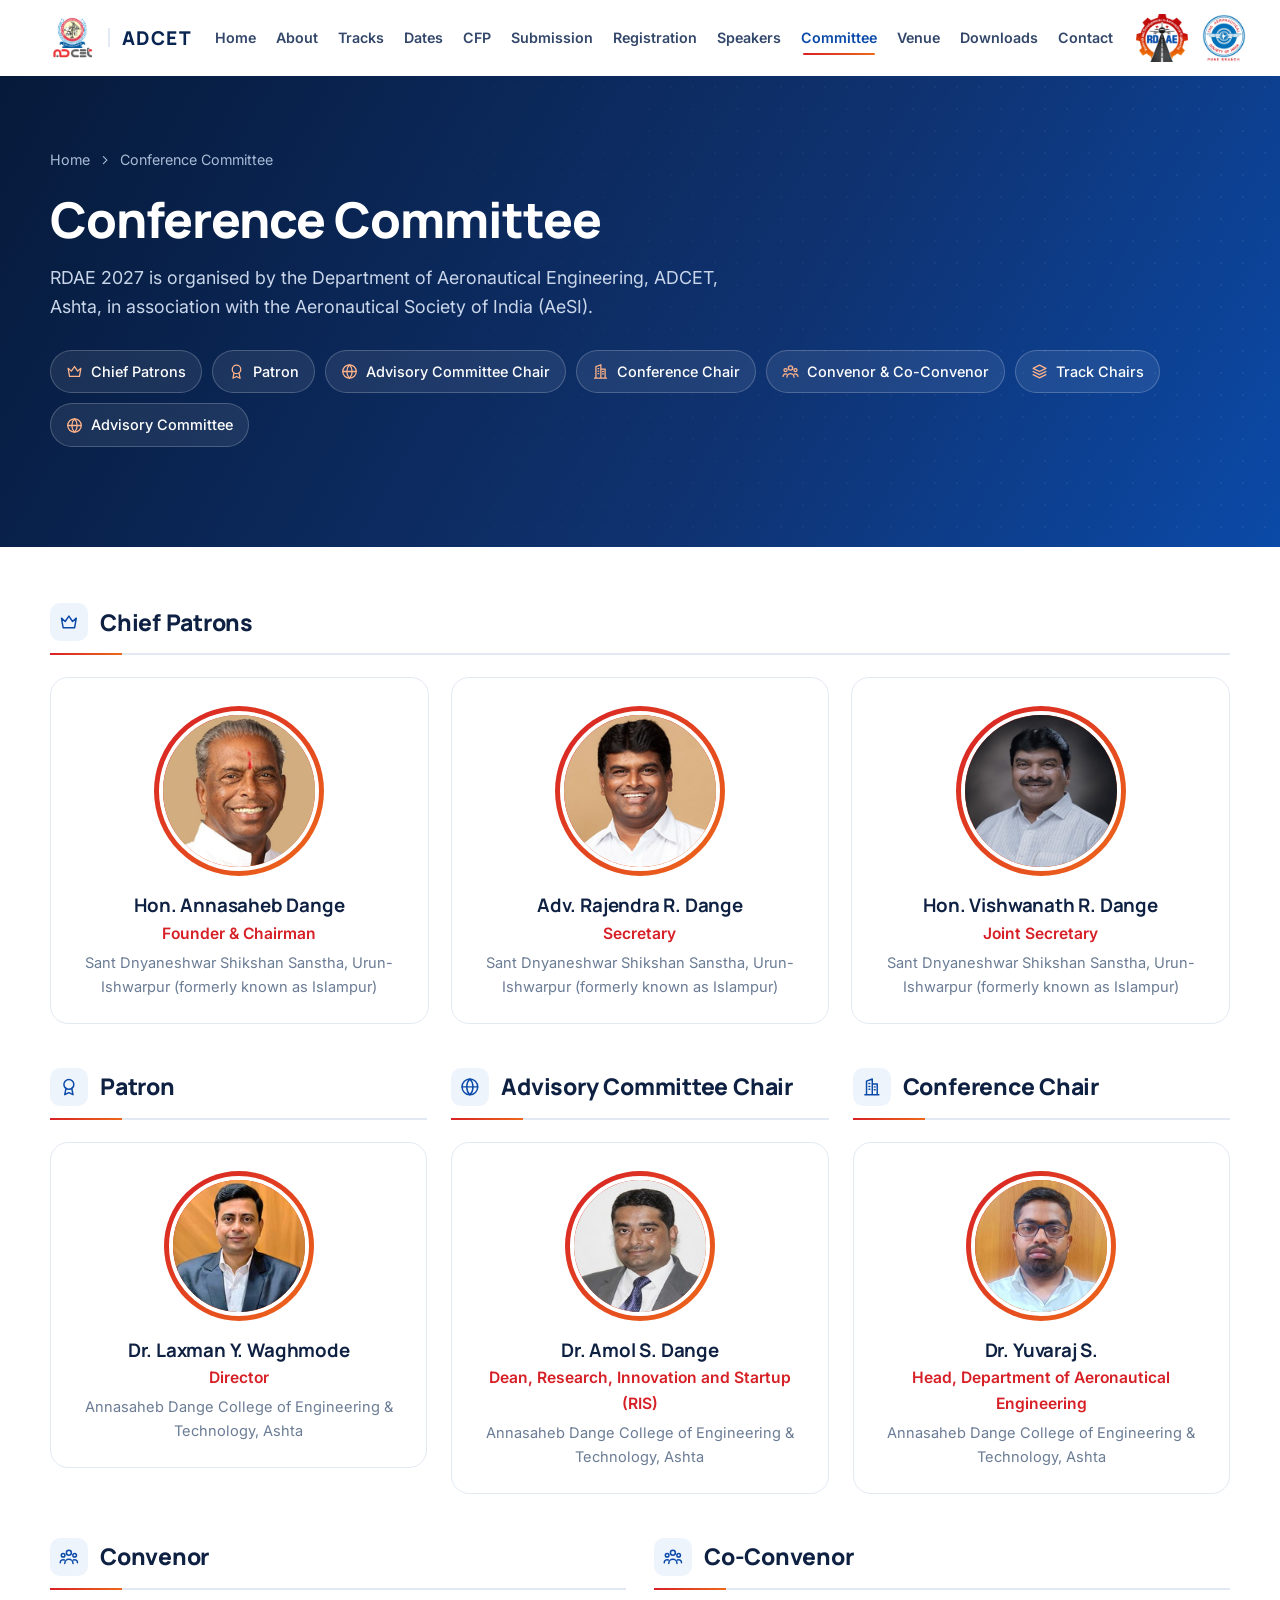
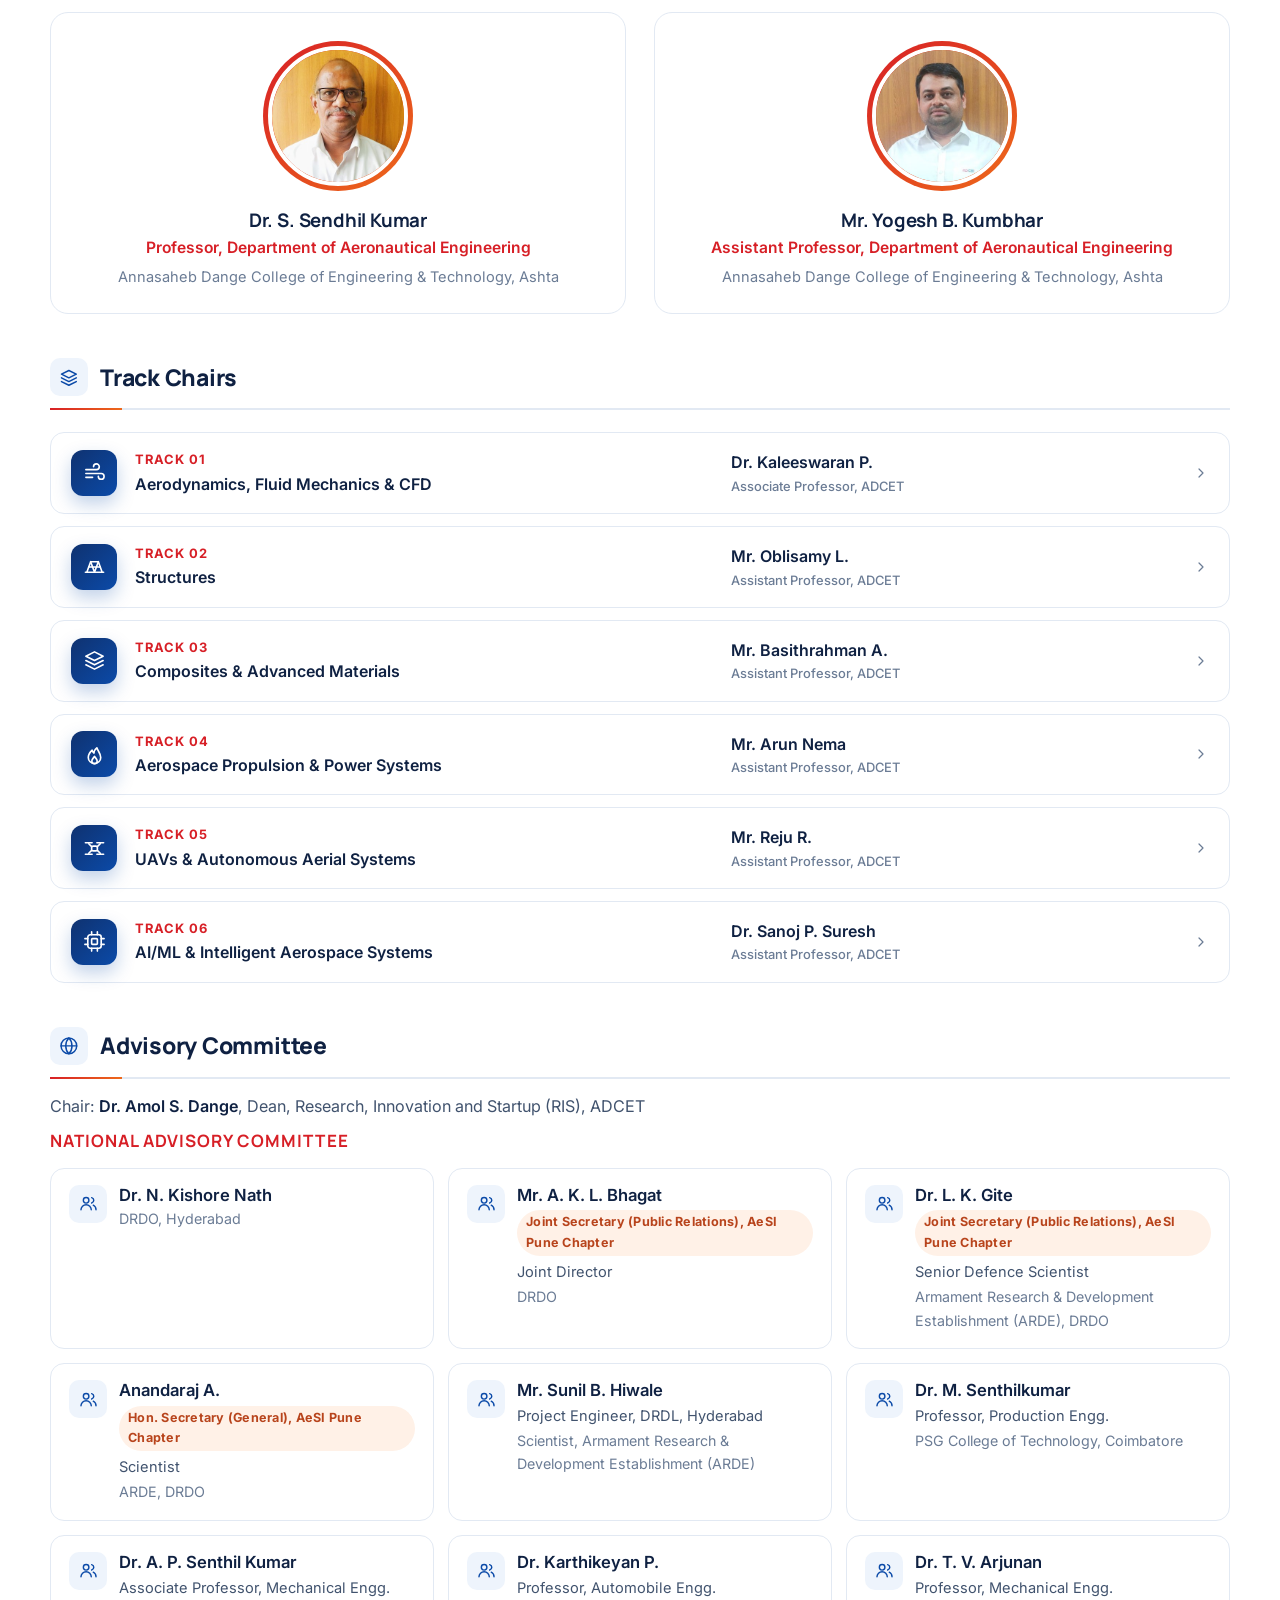
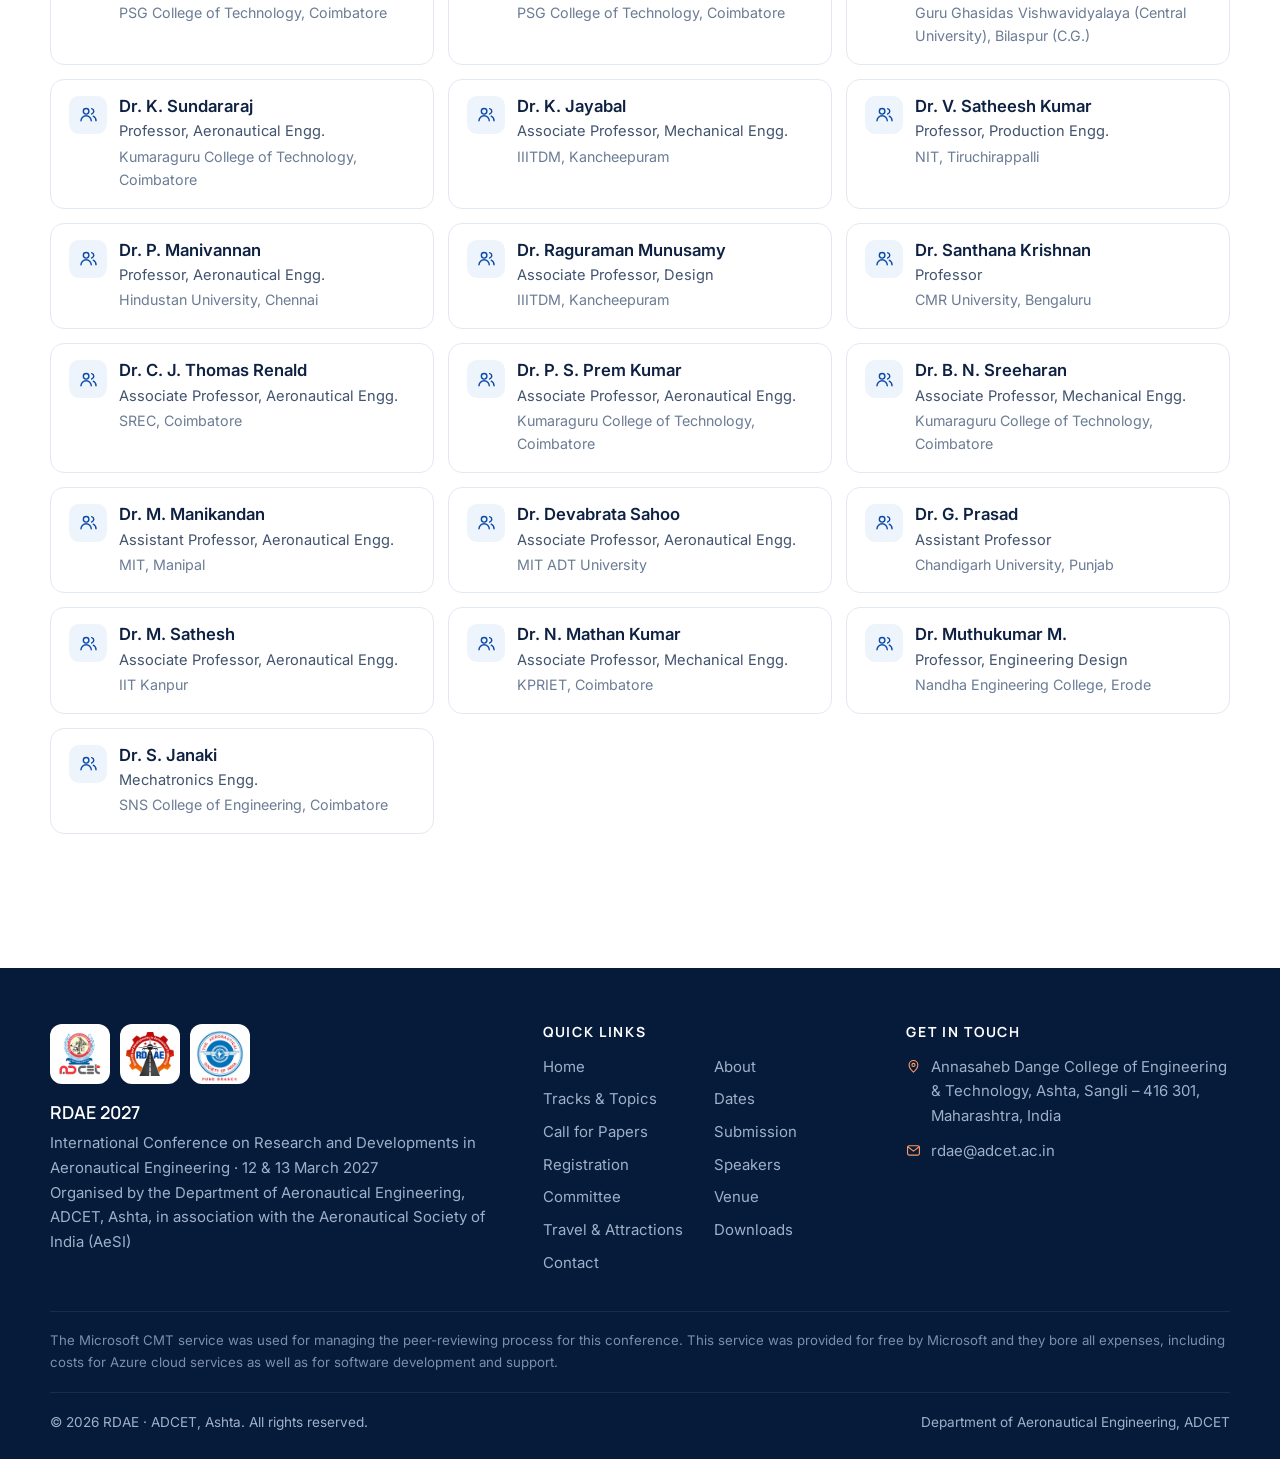
==== commit 3bc035b4: "Show Dr. Amol S. Dange as Advisory Committee Chair; refresh brochures Co-Authored-By: Claude Opus 5." ====
--- a/committee.html
+++ b/committee.html
@@ -4,7 +4,7 @@
   <meta charset="UTF-8">
   <meta name="viewport" content="width=device-width, initial-scale=1.0">
   <title>Conference Committee | RDAE 2027</title>
-  <meta name="description" content="Conference committee of RDAE 2027 — chief patrons, patron, Dean RIS, conference chair, convenor, co-convenor, track chairs and national advisory committee, ADCET, Ashta.">
+  <meta name="description" content="Conference committee of RDAE 2027 — chief patrons, patron, advisory committee chair, conference chair, convenor, co-convenor, track chairs and national advisory committee, ADCET, Ashta.">
   <meta name="theme-color" content="#0a2552">
   <link rel="icon" type="image/png" href="assets/rdae-logo.png">
   <link rel="preconnect" href="https://fonts.googleapis.com">
@@ -117,7 +117,7 @@
       <div class="track-chips">
         <a href="#chief-patrons"><svg class="icon"><use href="#i-crown"/></svg>Chief Patrons</a>
         <a href="#patron"><svg class="icon"><use href="#i-award"/></svg>Patron</a>
-        <a href="#dean-ris"><svg class="icon"><use href="#i-bulb"/></svg>Dean, RIS</a>
+        <a href="#advisory-chair"><svg class="icon"><use href="#i-globe"/></svg>Advisory Committee Chair</a>
         <a href="#chair"><svg class="icon"><use href="#i-building"/></svg>Conference Chair</a>
         <a href="#convenor"><svg class="icon"><use href="#i-team"/></svg>Convenor &amp; Co-Convenor</a>
         <a href="#track-chairs"><svg class="icon"><use href="#i-layers"/></svg>Track Chairs</a>
@@ -166,9 +166,9 @@
       </div>
     </div>
       </div>
-      <div id="dean-ris">
-    <div class="committee-group">
-      <h2 class="group-title"><span class="g-icon"><svg class="icon"><use href="#i-bulb"/></svg></span>Dean, RIS</h2>
+      <div id="advisory-chair">
+    <div class="committee-group">
+      <h2 class="group-title"><span class="g-icon"><svg class="icon"><use href="#i-globe"/></svg></span>Advisory Committee Chair</h2>
       <div class="people">
         <article class="person reveal">
           <div class="person-photo"><img src="assets/committee/amol-dange.jpg" alt="Dr. Amol S. Dange" loading="lazy" width="360" height="360"></div>
@@ -235,6 +235,7 @@
 
     <div class="committee-group" id="advisory">
       <h2 class="group-title"><span class="g-icon"><svg class="icon"><use href="#i-globe"/></svg></span>Advisory Committee</h2>
+      <p class="adv-chair">Chair: <b>Dr. Amol S. Dange</b>, Dean, Research, Innovation and Startup (RIS), ADCET</p>
       <h3 class="adv-sub">National Advisory Committee</h3>
       <ul class="adv-grid">
           <li class="adv-card reveal"><span class="adv-icon"><svg class="icon"><use href="#i-users"/></svg></span><div><b>Dr. N. Kishore Nath</b><span class="adv-org">DRDO, Hyderabad</span></div></li>
--- a/styles.css
+++ b/styles.css
@@ -582,3 +582,5 @@
 .brand-text strong{font-size:1.12rem;letter-spacing:.06em;line-height:1.05}
 .brand-text small{margin-top:0;max-width:none;white-space:nowrap;font-size:.7rem;font-weight:500;letter-spacing:.01em;line-height:1.2;color:var(--muted)}
 .brand-text small .bt-line{display:block}
+.adv-chair{margin:-8px 0 18px;font-size:.95rem;color:var(--text)}
+.adv-chair b{color:var(--ink)}
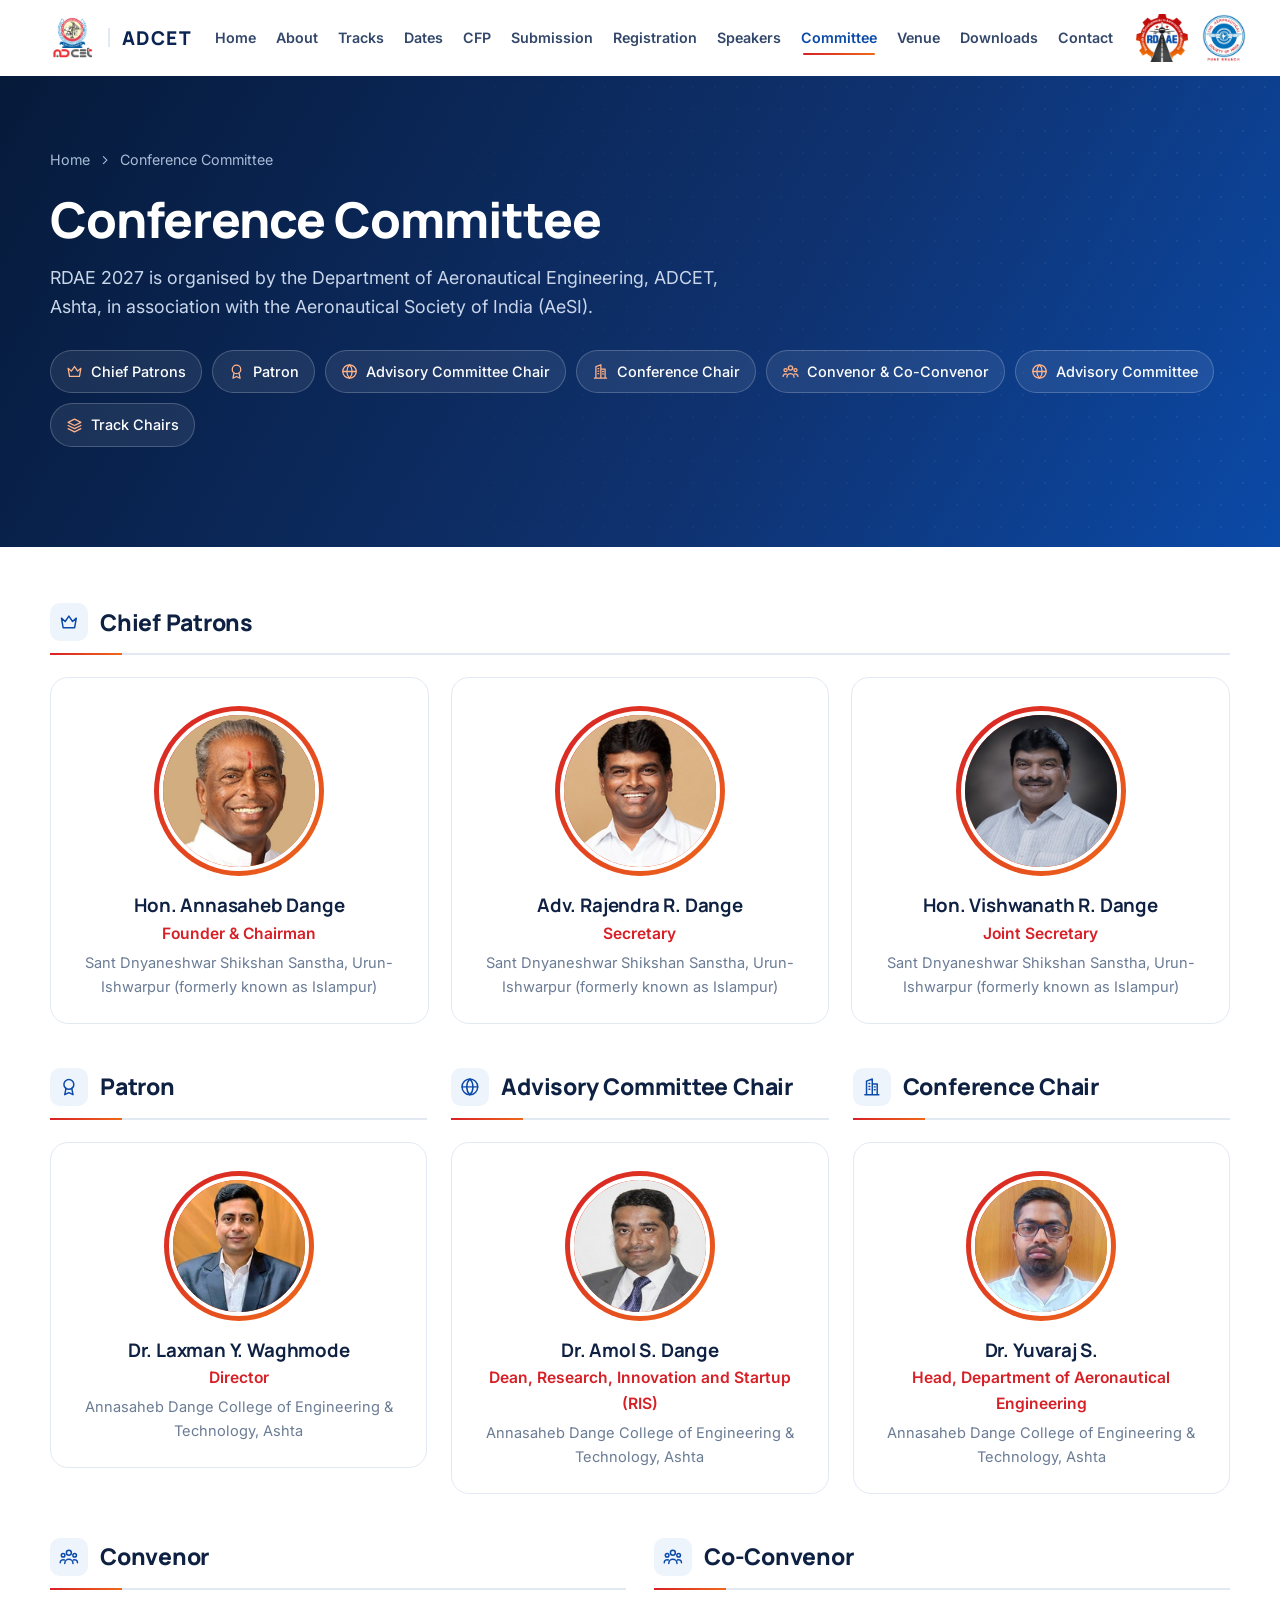
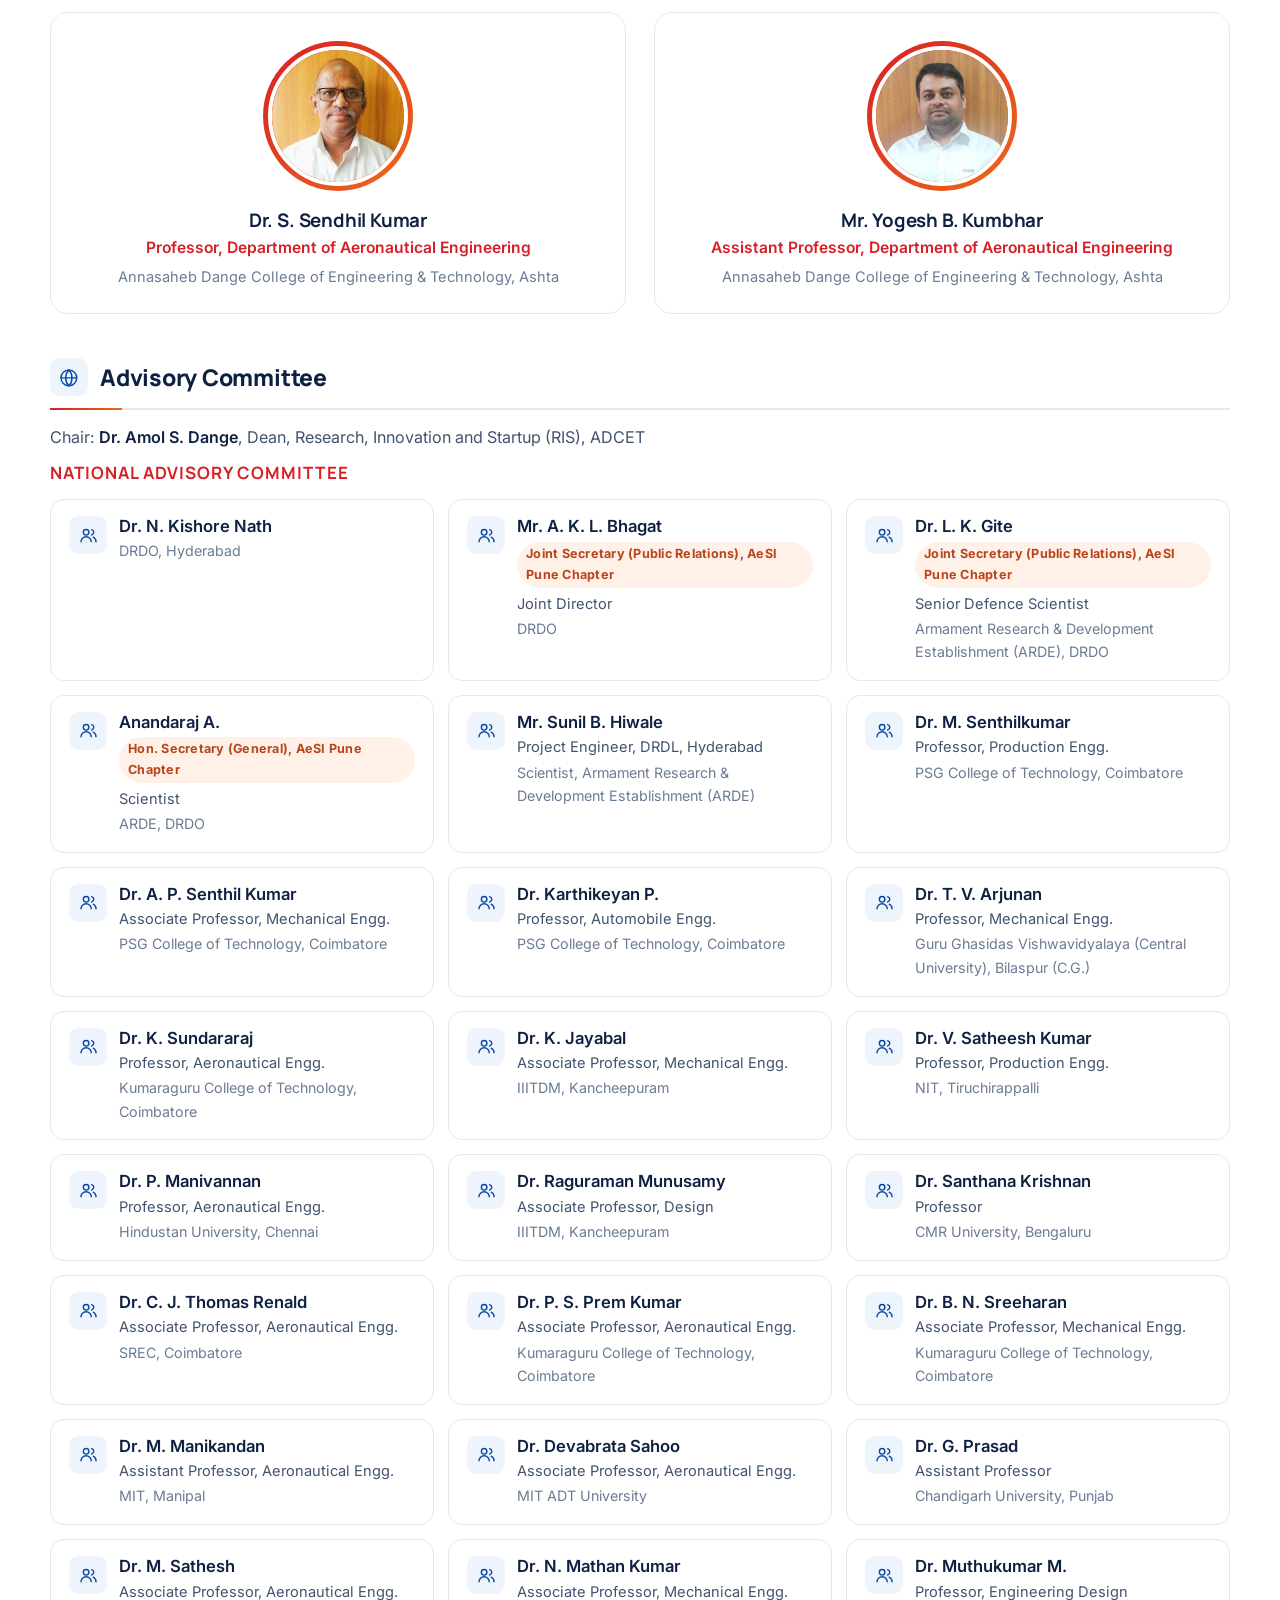
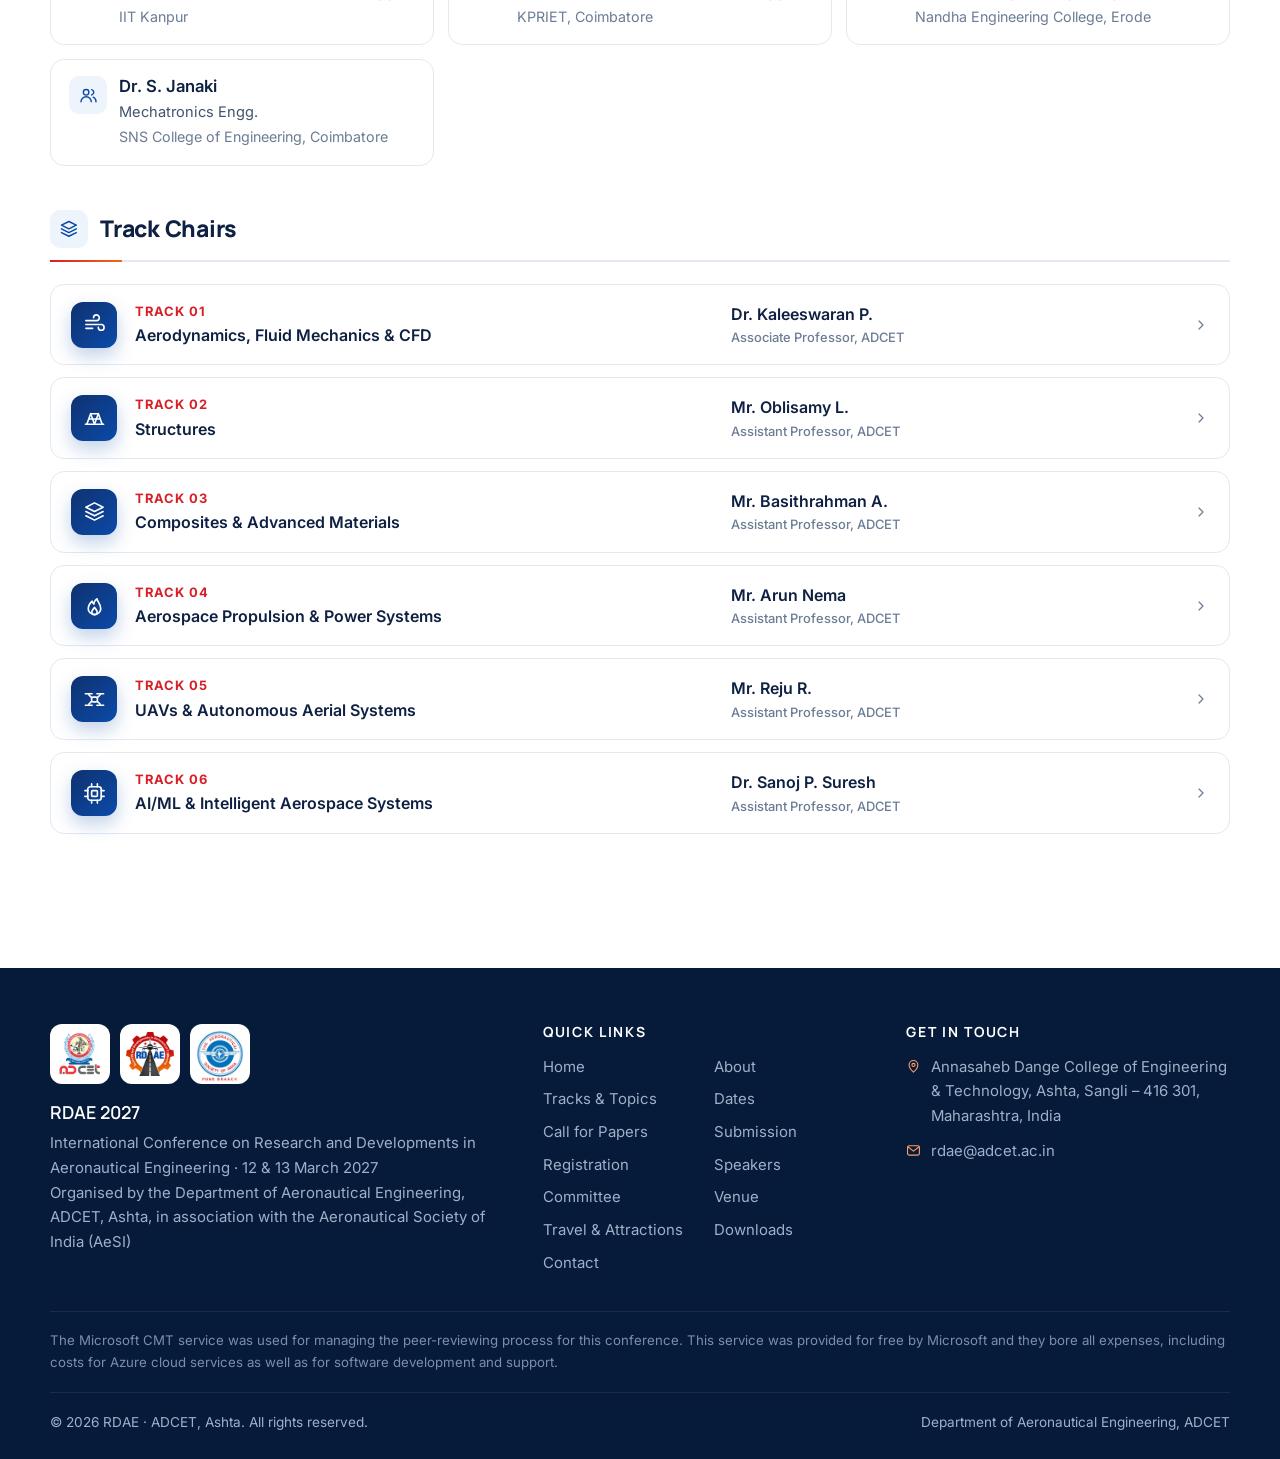
==== commit 4fc0cb17: "Move Advisory Committee above Track Chairs on the committee page Co-Authored-By: Claude Opus 5.5 <no" ====
--- a/committee.html
+++ b/committee.html
@@ -120,8 +120,8 @@
         <a href="#advisory-chair"><svg class="icon"><use href="#i-globe"/></svg>Advisory Committee Chair</a>
         <a href="#chair"><svg class="icon"><use href="#i-building"/></svg>Conference Chair</a>
         <a href="#convenor"><svg class="icon"><use href="#i-team"/></svg>Convenor &amp; Co-Convenor</a>
+        <a href="#advisory"><svg class="icon"><use href="#i-globe"/></svg>Advisory Committee</a>
         <a href="#track-chairs"><svg class="icon"><use href="#i-layers"/></svg>Track Chairs</a>
-        <a href="#advisory"><svg class="icon"><use href="#i-globe"/></svg>Advisory Committee</a>
       </div>
     </div>
   </section>
@@ -221,18 +221,6 @@
     </div>
       </div>
     </div>
-    <div class="committee-group" id="track-chairs">
-      <h2 class="group-title"><span class="g-icon"><svg class="icon"><use href="#i-layers"/></svg></span>Track Chairs</h2>
-      <div class="tc-list">
-          <a class="tc-row reveal" href="tracks.html#track-1"><span class="track-icon"><svg class="icon"><use href="#i-wind"/></svg></span><span class="tc-track"><small>Track 01</small>Aerodynamics, Fluid Mechanics &amp; CFD</span><span class="tc-person"><b>Dr. Kaleeswaran P.</b><small>Associate Professor, ADCET</small></span><svg class="icon icon-arrow"><use href="#i-chevron"/></svg></a>
-          <a class="tc-row reveal" href="tracks.html#track-2"><span class="track-icon"><svg class="icon"><use href="#i-truss"/></svg></span><span class="tc-track"><small>Track 02</small>Structures</span><span class="tc-person"><b>Mr. Oblisamy L.</b><small>Assistant Professor, ADCET</small></span><svg class="icon icon-arrow"><use href="#i-chevron"/></svg></a>
-          <a class="tc-row reveal" href="tracks.html#track-3"><span class="track-icon"><svg class="icon"><use href="#i-layers"/></svg></span><span class="tc-track"><small>Track 03</small>Composites &amp; Advanced Materials</span><span class="tc-person"><b>Mr. Basithrahman A.</b><small>Assistant Professor, ADCET</small></span><svg class="icon icon-arrow"><use href="#i-chevron"/></svg></a>
-          <a class="tc-row reveal" href="tracks.html#track-4"><span class="track-icon"><svg class="icon"><use href="#i-flame"/></svg></span><span class="tc-track"><small>Track 04</small>Aerospace Propulsion &amp; Power Systems</span><span class="tc-person"><b>Mr. Arun Nema</b><small>Assistant Professor, ADCET</small></span><svg class="icon icon-arrow"><use href="#i-chevron"/></svg></a>
-          <a class="tc-row reveal" href="tracks.html#track-5"><span class="track-icon"><svg class="icon"><use href="#i-drone"/></svg></span><span class="tc-track"><small>Track 05</small>UAVs &amp; Autonomous Aerial Systems</span><span class="tc-person"><b>Mr. Reju R.</b><small>Assistant Professor, ADCET</small></span><svg class="icon icon-arrow"><use href="#i-chevron"/></svg></a>
-          <a class="tc-row reveal" href="tracks.html#track-6"><span class="track-icon"><svg class="icon"><use href="#i-cpu"/></svg></span><span class="tc-track"><small>Track 06</small>AI/ML &amp; Intelligent Aerospace Systems</span><span class="tc-person"><b>Dr. Sanoj P. Suresh</b><small>Assistant Professor, ADCET</small></span><svg class="icon icon-arrow"><use href="#i-chevron"/></svg></a>
-      </div>
-    </div>
-
     <div class="committee-group" id="advisory">
       <h2 class="group-title"><span class="g-icon"><svg class="icon"><use href="#i-globe"/></svg></span>Advisory Committee</h2>
       <p class="adv-chair">Chair: <b>Dr. Amol S. Dange</b>, Dean, Research, Innovation and Startup (RIS), ADCET</p>
@@ -265,6 +253,17 @@
           <li class="adv-card reveal"><span class="adv-icon"><svg class="icon"><use href="#i-users"/></svg></span><div><b>Dr. S. Janaki</b><span class="adv-role">Mechatronics Engg.</span><span class="adv-org">SNS College of Engineering, Coimbatore</span></div></li>
       </ul>
     </div>
+    <div class="committee-group" id="track-chairs">
+      <h2 class="group-title"><span class="g-icon"><svg class="icon"><use href="#i-layers"/></svg></span>Track Chairs</h2>
+      <div class="tc-list">
+          <a class="tc-row reveal" href="tracks.html#track-1"><span class="track-icon"><svg class="icon"><use href="#i-wind"/></svg></span><span class="tc-track"><small>Track 01</small>Aerodynamics, Fluid Mechanics &amp; CFD</span><span class="tc-person"><b>Dr. Kaleeswaran P.</b><small>Associate Professor, ADCET</small></span><svg class="icon icon-arrow"><use href="#i-chevron"/></svg></a>
+          <a class="tc-row reveal" href="tracks.html#track-2"><span class="track-icon"><svg class="icon"><use href="#i-truss"/></svg></span><span class="tc-track"><small>Track 02</small>Structures</span><span class="tc-person"><b>Mr. Oblisamy L.</b><small>Assistant Professor, ADCET</small></span><svg class="icon icon-arrow"><use href="#i-chevron"/></svg></a>
+          <a class="tc-row reveal" href="tracks.html#track-3"><span class="track-icon"><svg class="icon"><use href="#i-layers"/></svg></span><span class="tc-track"><small>Track 03</small>Composites &amp; Advanced Materials</span><span class="tc-person"><b>Mr. Basithrahman A.</b><small>Assistant Professor, ADCET</small></span><svg class="icon icon-arrow"><use href="#i-chevron"/></svg></a>
+          <a class="tc-row reveal" href="tracks.html#track-4"><span class="track-icon"><svg class="icon"><use href="#i-flame"/></svg></span><span class="tc-track"><small>Track 04</small>Aerospace Propulsion &amp; Power Systems</span><span class="tc-person"><b>Mr. Arun Nema</b><small>Assistant Professor, ADCET</small></span><svg class="icon icon-arrow"><use href="#i-chevron"/></svg></a>
+          <a class="tc-row reveal" href="tracks.html#track-5"><span class="track-icon"><svg class="icon"><use href="#i-drone"/></svg></span><span class="tc-track"><small>Track 05</small>UAVs &amp; Autonomous Aerial Systems</span><span class="tc-person"><b>Mr. Reju R.</b><small>Assistant Professor, ADCET</small></span><svg class="icon icon-arrow"><use href="#i-chevron"/></svg></a>
+          <a class="tc-row reveal" href="tracks.html#track-6"><span class="track-icon"><svg class="icon"><use href="#i-cpu"/></svg></span><span class="tc-track"><small>Track 06</small>AI/ML &amp; Intelligent Aerospace Systems</span><span class="tc-person"><b>Dr. Sanoj P. Suresh</b><small>Assistant Professor, ADCET</small></span><svg class="icon icon-arrow"><use href="#i-chevron"/></svg></a>
+      </div>
+    </div>
   </div>
 </main>
 
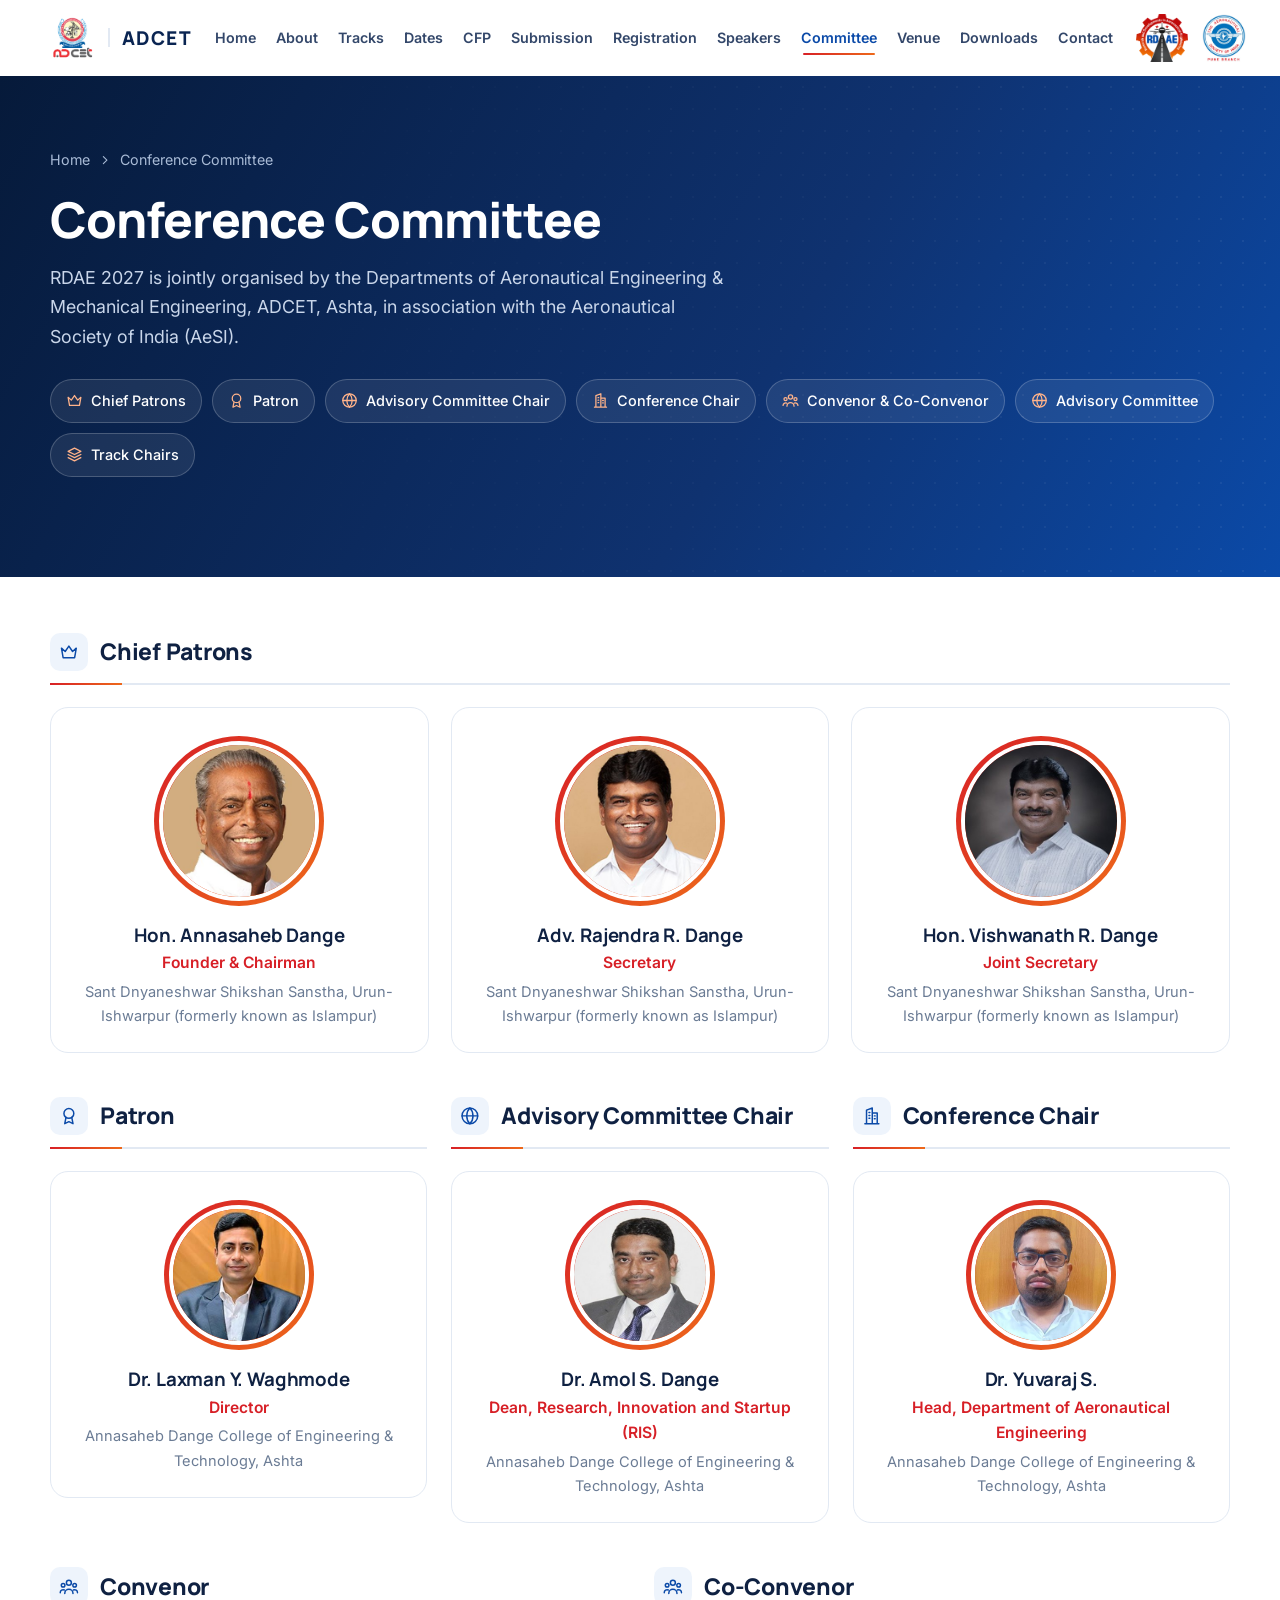
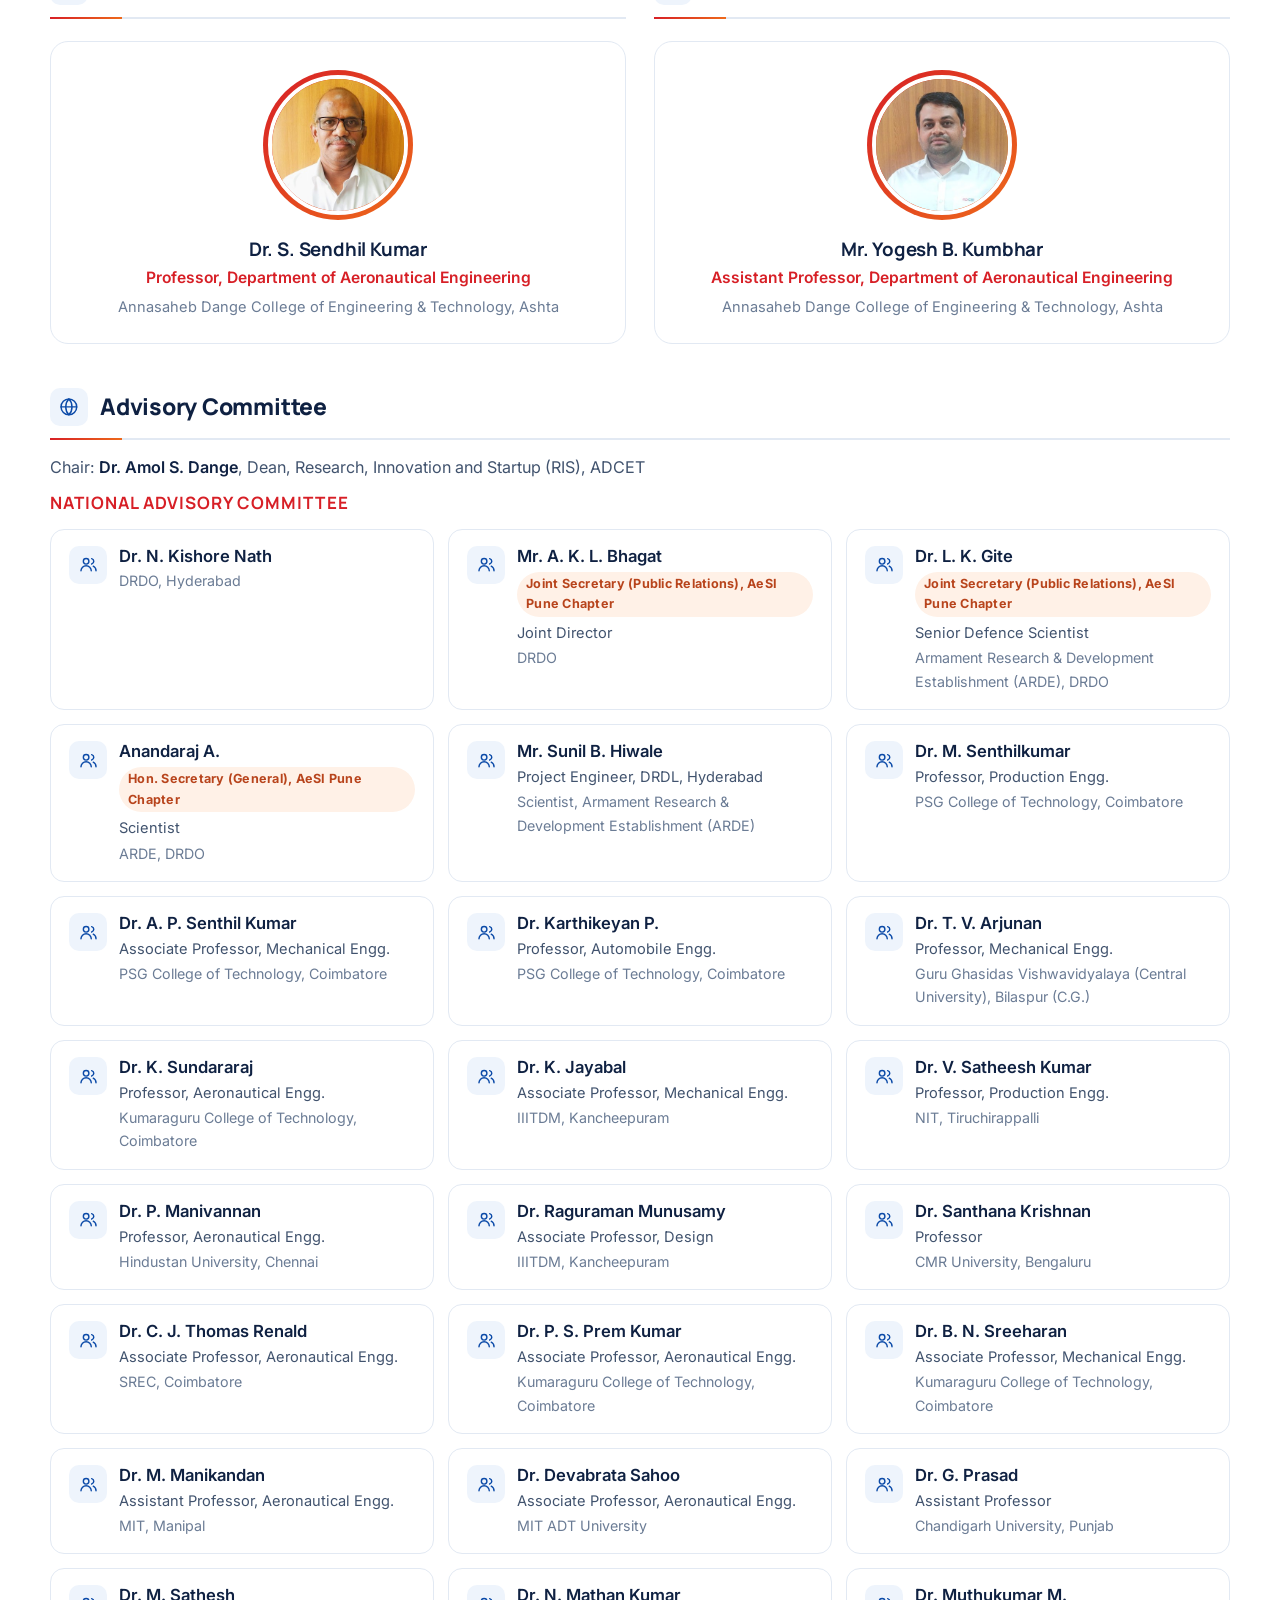
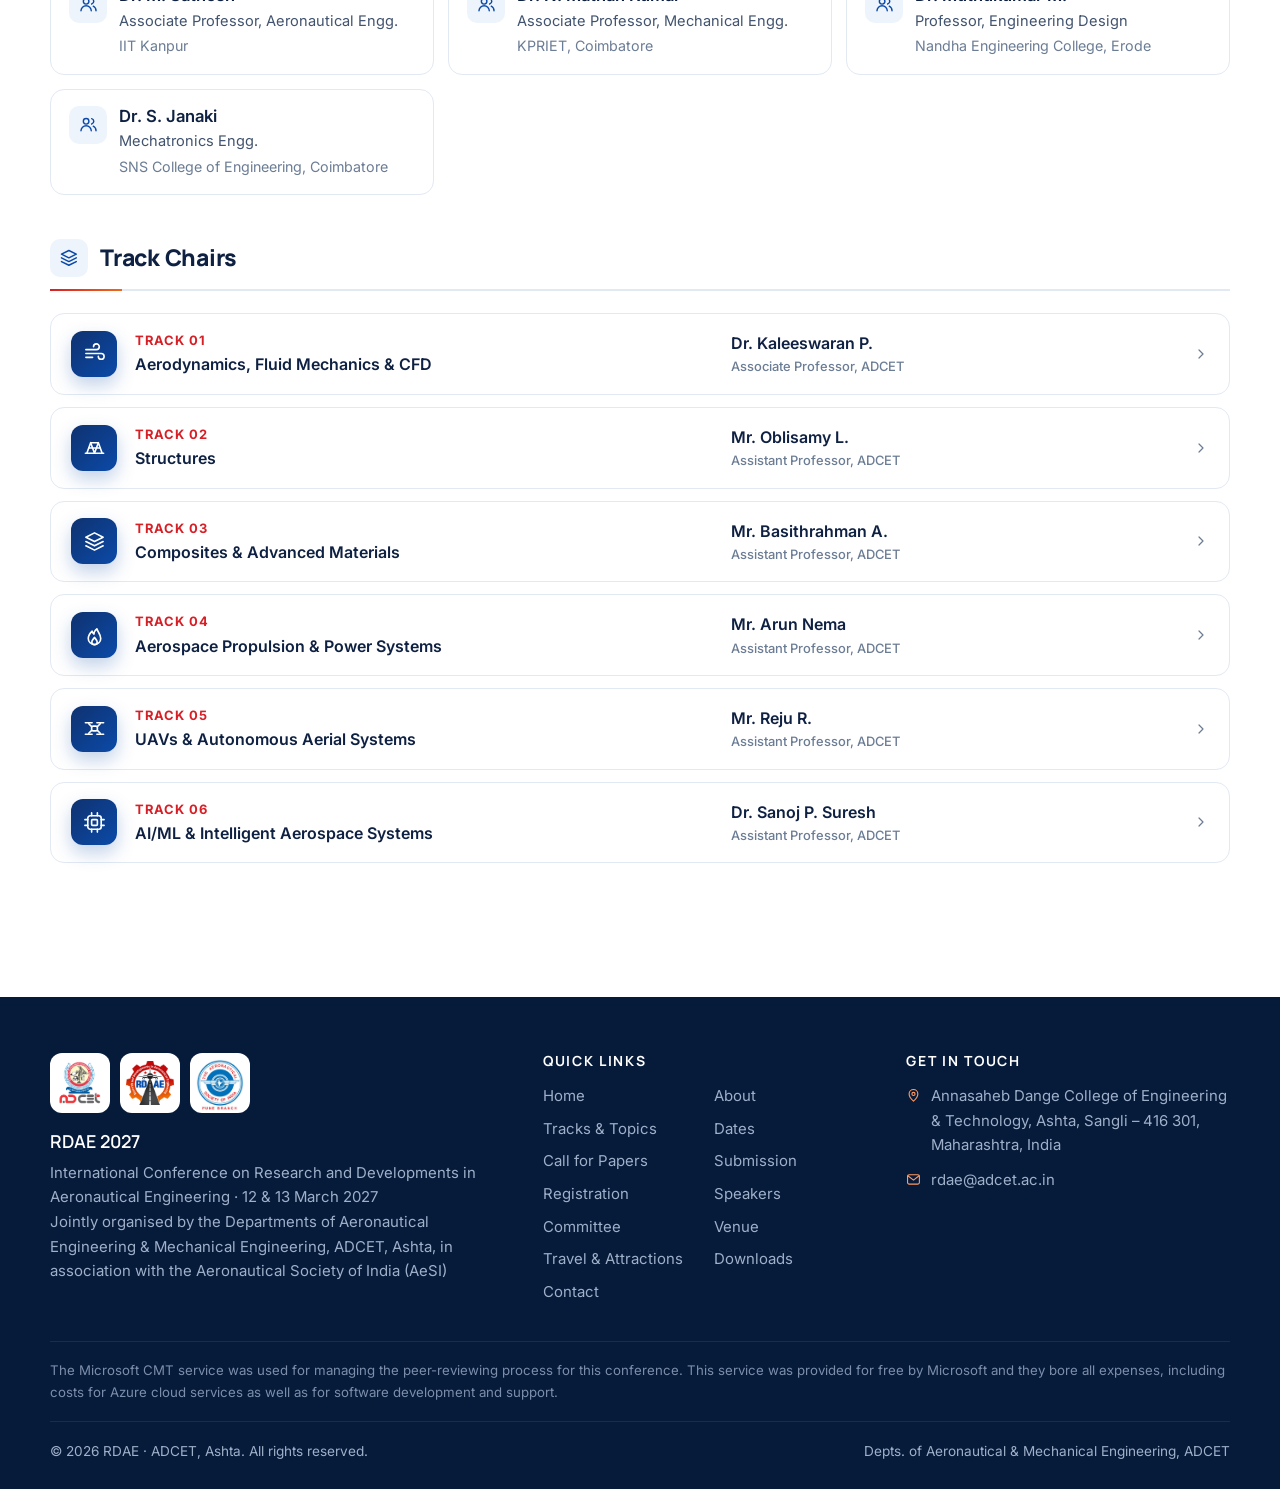
==== commit 2dd82fd3: "Joint organisation by Aero & Mech departments; eight conference tracks - Add 'Jointly organised by t" ====
--- a/committee.html
+++ b/committee.html
@@ -113,7 +113,7 @@
     <div class="container">
       <nav class="breadcrumb" aria-label="Breadcrumb"><a href="index.html">Home</a><svg class="icon"><use href="#i-chevron"/></svg><span>Conference Committee</span></nav>
       <h1>Conference Committee</h1>
-      <p>RDAE 2027 is organised by the Department of Aeronautical Engineering, ADCET, Ashta, in association with the Aeronautical Society of India (AeSI).</p>
+      <p>RDAE 2027 is jointly organised by the Departments of Aeronautical Engineering &amp; Mechanical Engineering, ADCET, Ashta, in association with the Aeronautical Society of India (AeSI).</p>
       <div class="track-chips">
         <a href="#chief-patrons"><svg class="icon"><use href="#i-crown"/></svg>Chief Patrons</a>
         <a href="#patron"><svg class="icon"><use href="#i-award"/></svg>Patron</a>
@@ -271,7 +271,7 @@
   <div class="container footer-top">
     <div class="footer-brand">
       <div class="footer-logos"><span><img src="assets/adcet-logo.png" alt="ADCET logo"></span><span><img src="assets/rdae-logo.png" alt="RDAE 2027 logo"></span><span><img src="assets/aesi-logo.jpg" alt="AeSI Pune Branch logo"></span></div>
-      <div><strong>RDAE 2027</strong>International Conference on Research and Developments in Aeronautical Engineering · 12 &amp; 13 March 2027<br>Organised by the Department of Aeronautical Engineering, ADCET, Ashta, in association with the Aeronautical Society of India (AeSI)</div>
+      <div><strong>RDAE 2027</strong>International Conference on Research and Developments in Aeronautical Engineering · 12 &amp; 13 March 2027<br>Jointly organised by the Departments of Aeronautical Engineering &amp; Mechanical Engineering, ADCET, Ashta, in association with the Aeronautical Society of India (AeSI)</div>
     </div>
     <div>
       <h4>Quick links</h4>
@@ -288,7 +288,7 @@
   <div class="container cmt-note">The Microsoft CMT service was used for managing the peer-reviewing process for this conference. This service was provided for free by Microsoft and they bore all expenses, including costs for Azure cloud services as well as for software development and support.</div>
   <div class="container footer-bottom">
     <span>© 2026 RDAE · ADCET, Ashta. All rights reserved.</span>
-    <span>Department of Aeronautical Engineering, ADCET</span>
+    <span>Depts. of Aeronautical &amp; Mechanical Engineering, ADCET</span>
   </div>
 </footer>
 
--- a/styles.css
+++ b/styles.css
@@ -85,6 +85,7 @@
 .hero-kicker{display:inline-flex;align-items:center;gap:10px;font-size:.8rem;font-weight:600;letter-spacing:.14em;text-transform:uppercase;color:#ffd2b8;margin-bottom:18px}
 .hero-kicker::before{content:"";width:28px;height:2px;background:var(--grad-brand);border-radius:2px}
 .hero h1{color:#fff;font-size:clamp(2rem,4.6vw,3.25rem);font-weight:800;line-height:1.08;letter-spacing:-.025em;margin-bottom:18px}
+.hero-joint{font-size:.92rem;font-weight:500;color:#ffd2b8;letter-spacing:.01em;margin:-8px 0 16px}
 .hero h1 .accent{background:linear-gradient(90deg,#ff7a45,#ffb070);-webkit-background-clip:text;background-clip:text;color:transparent}
 .hero-lead{font-size:1.08rem;color:#c9d6ea;max-width:560px;margin-bottom:28px}
 .hero-meta{display:flex;flex-wrap:wrap;gap:12px;margin-bottom:32px}
@@ -140,7 +141,7 @@
 .value p{font-size:.85rem;color:var(--muted)}
 
 /* Tracks (home) */
-.track-grid{display:grid;grid-template-columns:repeat(3,1fr);gap:20px}
+.track-grid{display:grid;grid-template-columns:repeat(4,1fr);gap:20px}
 .track-card{position:relative;display:flex;flex-direction:column;background:#fff;border:1px solid var(--line);border-radius:var(--radius);padding:26px;transition:transform .25s,box-shadow .25s,border-color .25s;overflow:hidden}
 .track-card::before{content:"";position:absolute;inset:0 0 auto 0;height:3px;background:var(--grad-brand);transform:scaleX(0);transform-origin:left;transition:transform .35s}
 .track-card:hover{transform:translateY(-4px);box-shadow:var(--shadow);border-color:transparent}
@@ -584,3 +585,15 @@
 .brand-text small .bt-line{display:block}
 .adv-chair{margin:-8px 0 18px;font-size:.95rem;color:var(--text)}
 .adv-chair b{color:var(--ink)}
+
+/* ---------- Hybrid mode note ---------- */
+.hybrid-note{display:flex;gap:12px;align-items:flex-start;margin:0 0 24px;padding:14px 16px;border-radius:12px;background:#fff;border:1px solid var(--blue-100);border-left:4px solid var(--blue);font-size:.95rem;color:var(--text)}
+.hybrid-note .icon{color:var(--blue);font-size:1.25rem;margin-top:2px}
+.hybrid-note b{color:var(--ink)}
+
+/* ---------- AeSI member discount ---------- */
+.aesi-discount{display:flex;align-items:center;gap:16px;margin-top:16px;padding:16px 20px;border-radius:var(--radius);background:linear-gradient(90deg,#eaf6ee,#fff);border:1px solid #bfe3cb;border-left:4px solid #1f8f4e}
+.aesi-discount img{width:52px;height:52px;object-fit:contain;border-radius:10px;background:#fff;padding:3px;flex-shrink:0}
+.aesi-discount b{display:block;font-family:var(--font-head);font-size:1.08rem;color:#12663a;margin-bottom:2px}
+.aesi-discount span{font-size:.93rem;color:var(--text)}
+@media (max-width:600px){.aesi-discount{align-items:flex-start}}
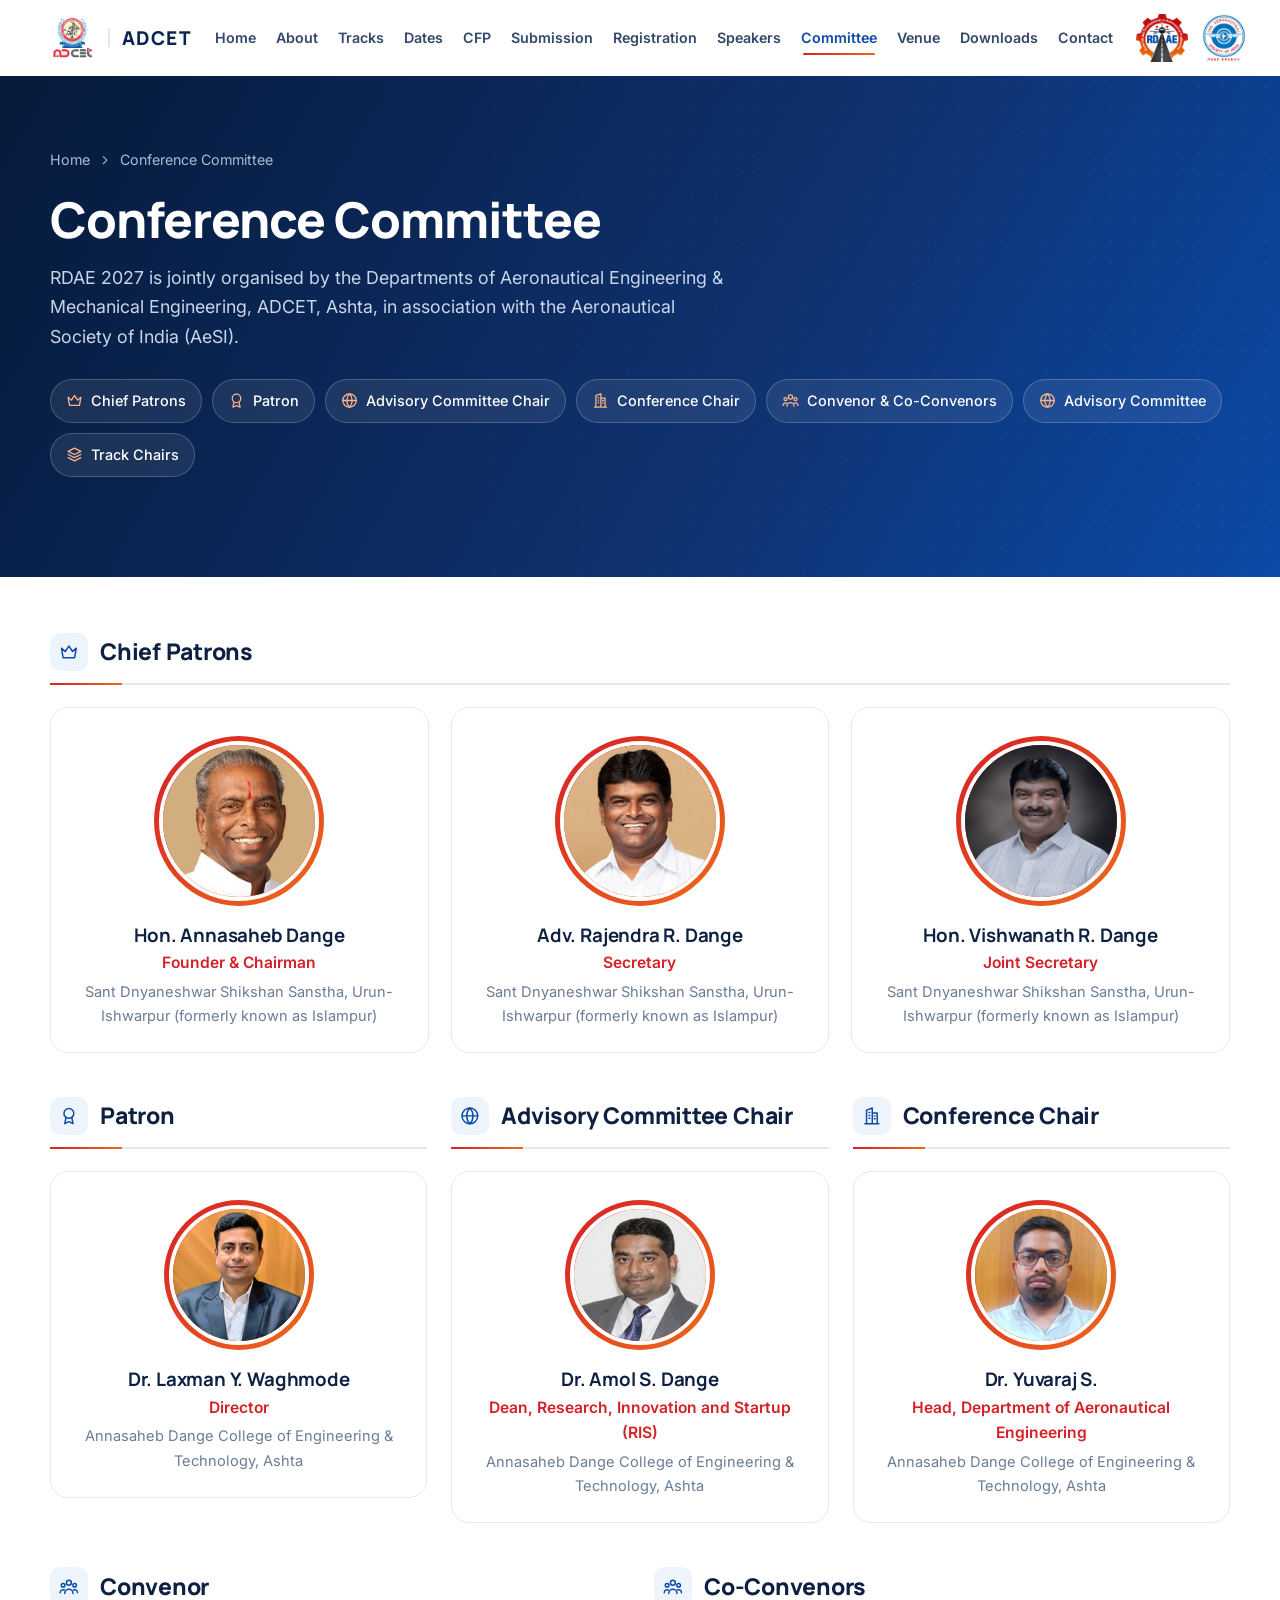
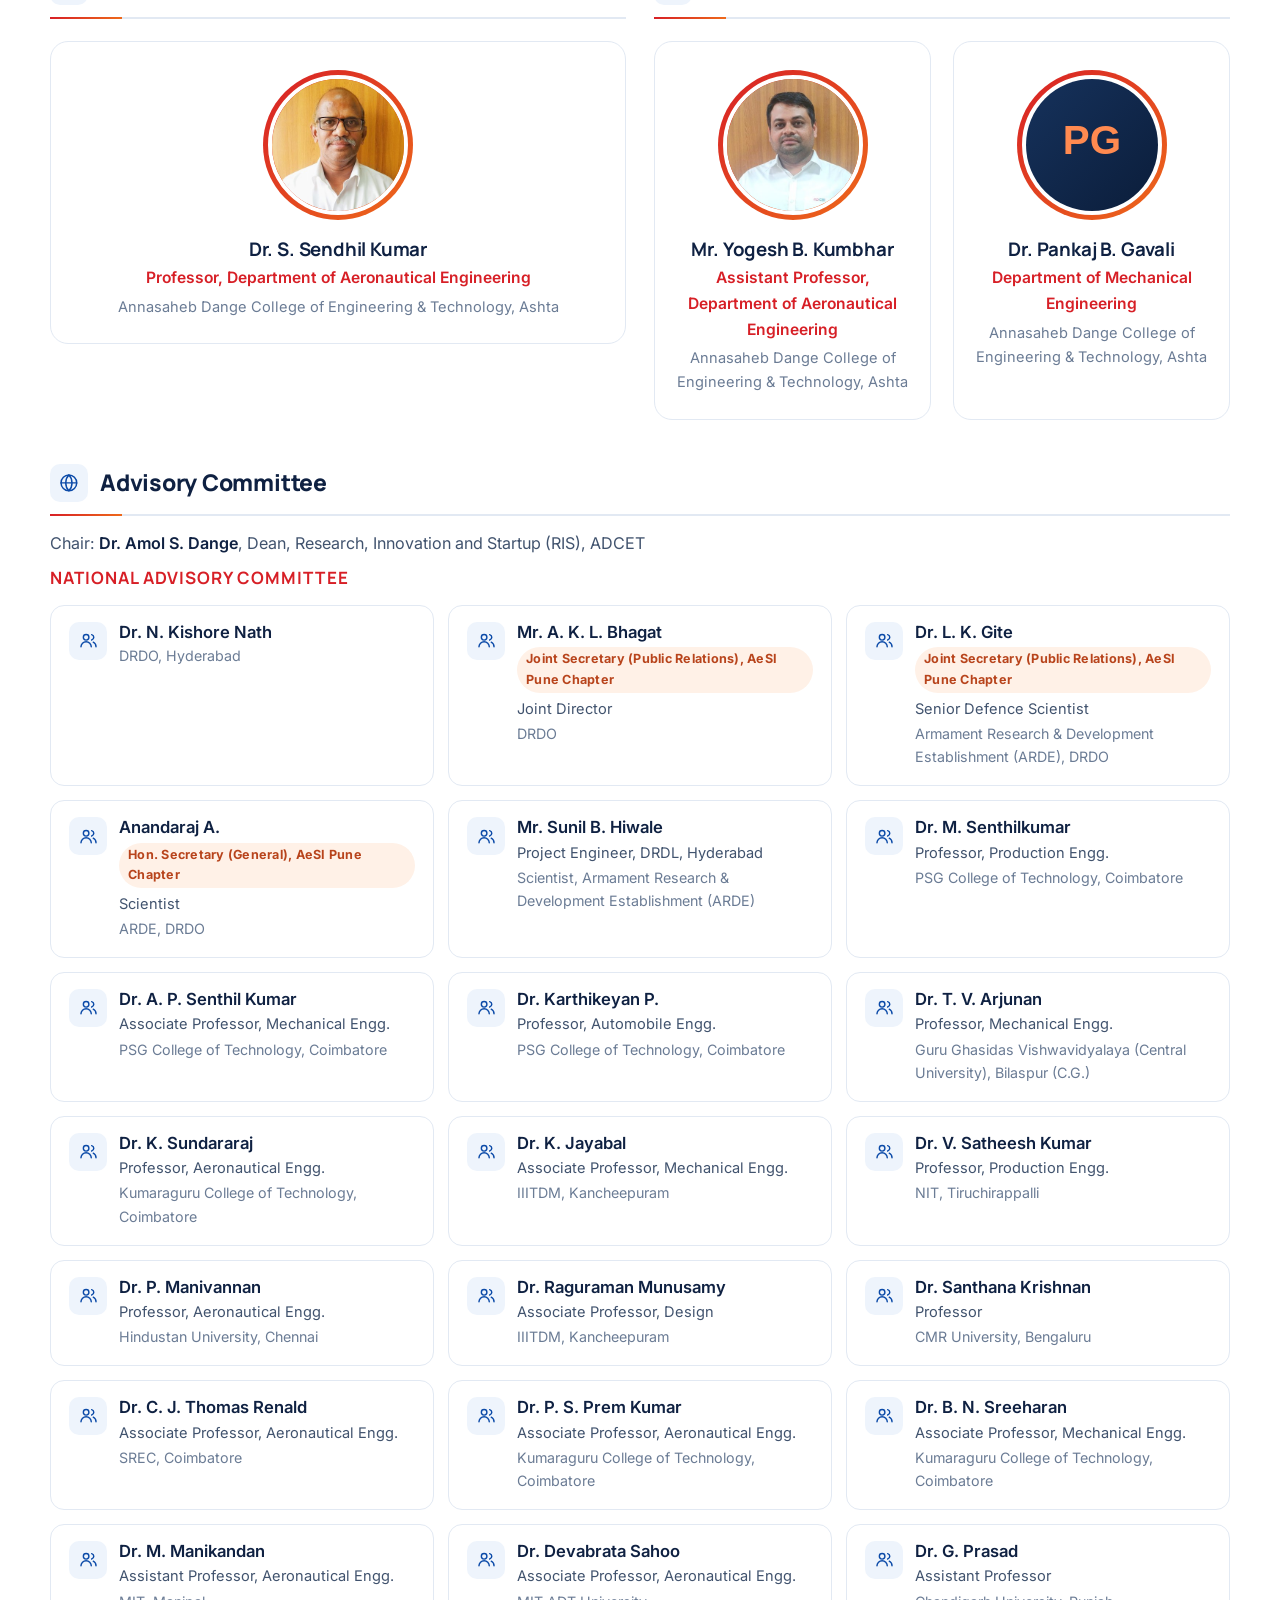
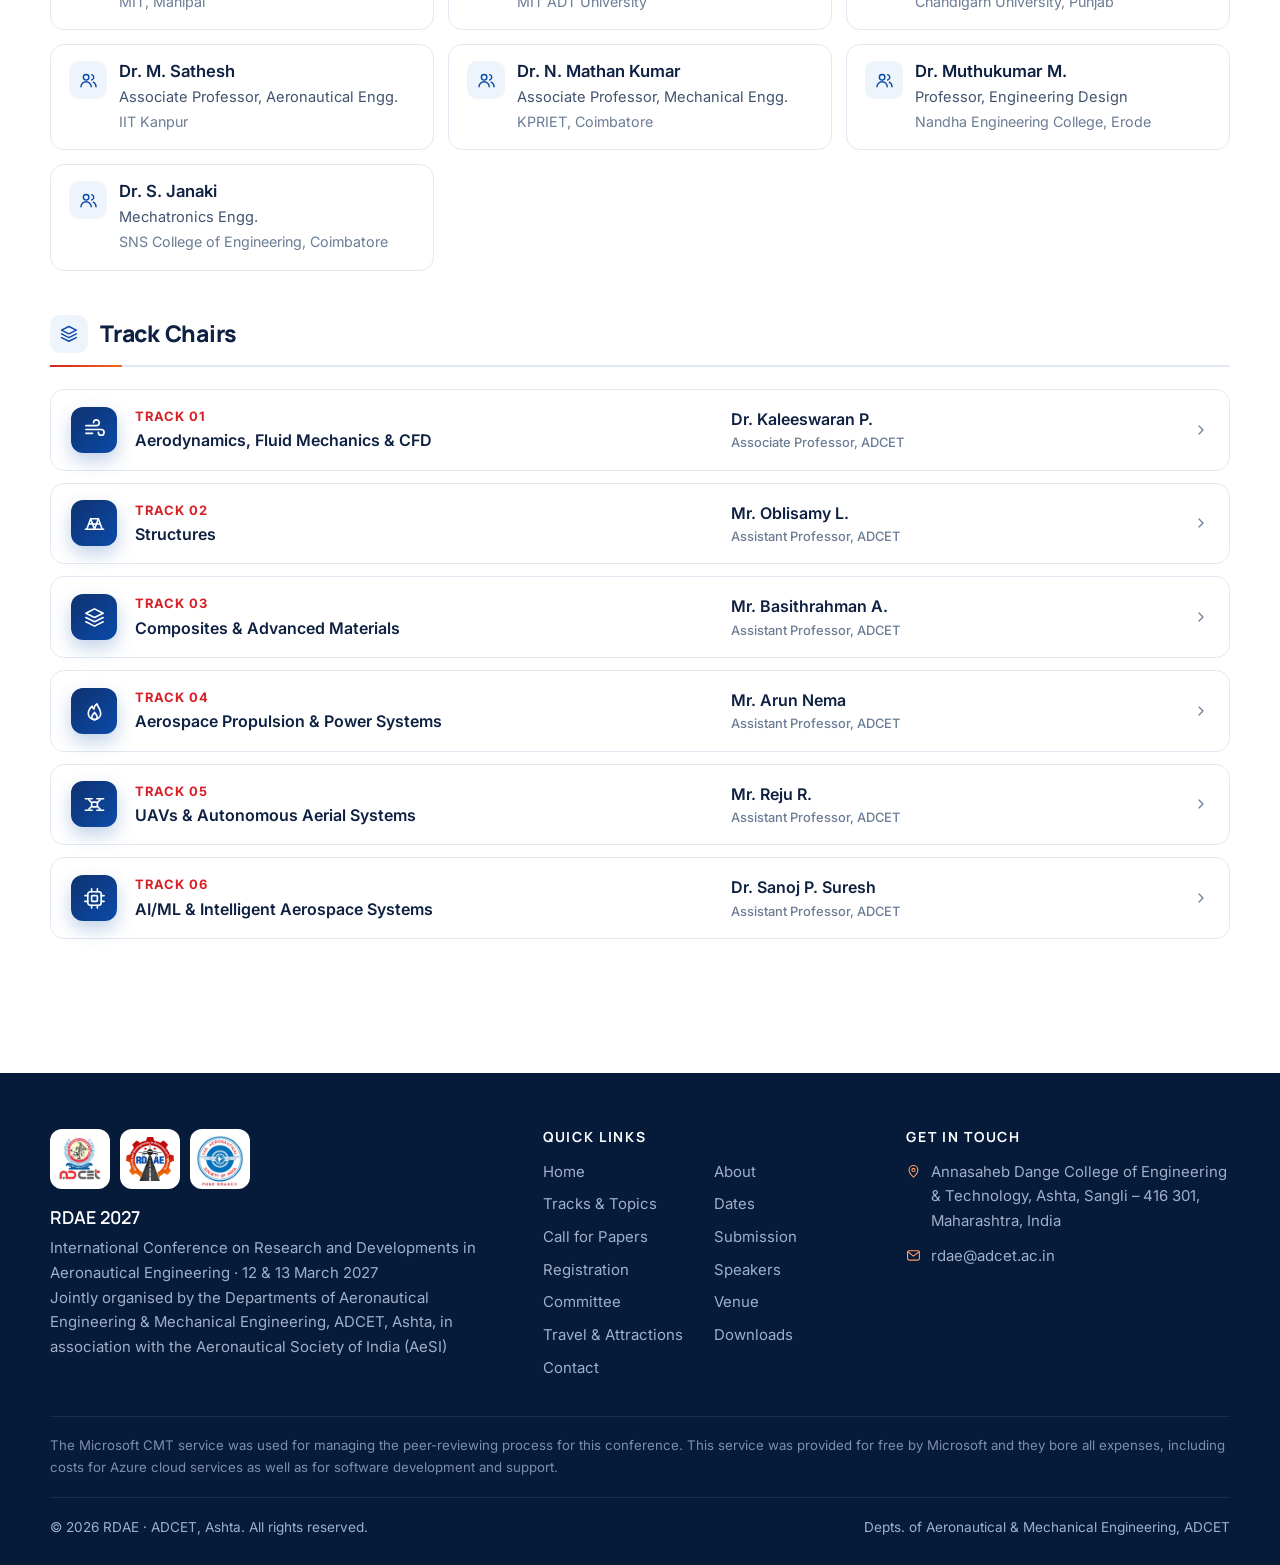
==== commit 1e5166d8: "Add Dr. Pankaj B. Gavali (Mechanical Engg.) as Co-Convenor Co-Authored-By: Claude Opus 5.5 <noreply@" ====
--- a/committee.html
+++ b/committee.html
@@ -4,7 +4,7 @@
   <meta charset="UTF-8">
   <meta name="viewport" content="width=device-width, initial-scale=1.0">
   <title>Conference Committee | RDAE 2027</title>
-  <meta name="description" content="Conference committee of RDAE 2027 — chief patrons, patron, advisory committee chair, conference chair, convenor, co-convenor, track chairs and national advisory committee, ADCET, Ashta.">
+  <meta name="description" content="Conference committee of RDAE 2027 — chief patrons, patron, advisory committee chair, conference chair, convenor, co-convenors, track chairs and national advisory committee, ADCET, Ashta.">
   <meta name="theme-color" content="#0a2552">
   <link rel="icon" type="image/png" href="assets/rdae-logo.png">
   <link rel="preconnect" href="https://fonts.googleapis.com">
@@ -119,7 +119,7 @@
         <a href="#patron"><svg class="icon"><use href="#i-award"/></svg>Patron</a>
         <a href="#advisory-chair"><svg class="icon"><use href="#i-globe"/></svg>Advisory Committee Chair</a>
         <a href="#chair"><svg class="icon"><use href="#i-building"/></svg>Conference Chair</a>
-        <a href="#convenor"><svg class="icon"><use href="#i-team"/></svg>Convenor &amp; Co-Convenor</a>
+        <a href="#convenor"><svg class="icon"><use href="#i-team"/></svg>Convenor &amp; Co-Convenors</a>
         <a href="#advisory"><svg class="icon"><use href="#i-globe"/></svg>Advisory Committee</a>
         <a href="#track-chairs"><svg class="icon"><use href="#i-layers"/></svg>Track Chairs</a>
       </div>
@@ -209,12 +209,18 @@
       </div>
       <div>
     <div class="committee-group">
-      <h2 class="group-title"><span class="g-icon"><svg class="icon"><use href="#i-team"/></svg></span>Co-Convenor</h2>
+      <h2 class="group-title"><span class="g-icon"><svg class="icon"><use href="#i-team"/></svg></span>Co-Convenors</h2>
       <div class="people">
         <article class="person reveal">
           <div class="person-photo"><img src="assets/committee/yogesh-kumbhar.jpg" alt="Mr. Yogesh B. Kumbhar" loading="lazy" width="360" height="360"></div>
           <h3>Mr. Yogesh B. Kumbhar</h3>
           <p class="person-role">Assistant Professor, Department of Aeronautical Engineering</p>
+          <p class="person-org">Annasaheb Dange College of Engineering &amp; Technology, Ashta</p>
+        </article>
+        <article class="person reveal">
+          <div class="person-photo"><img src="assets/committee/pankaj-gavali.svg" alt="Dr. Pankaj B. Gavali" loading="lazy" width="360" height="360"></div>
+          <h3>Dr. Pankaj B. Gavali</h3>
+          <p class="person-role">Department of Mechanical Engineering</p>
           <p class="person-org">Annasaheb Dange College of Engineering &amp; Technology, Ashta</p>
         </article>
       </div>
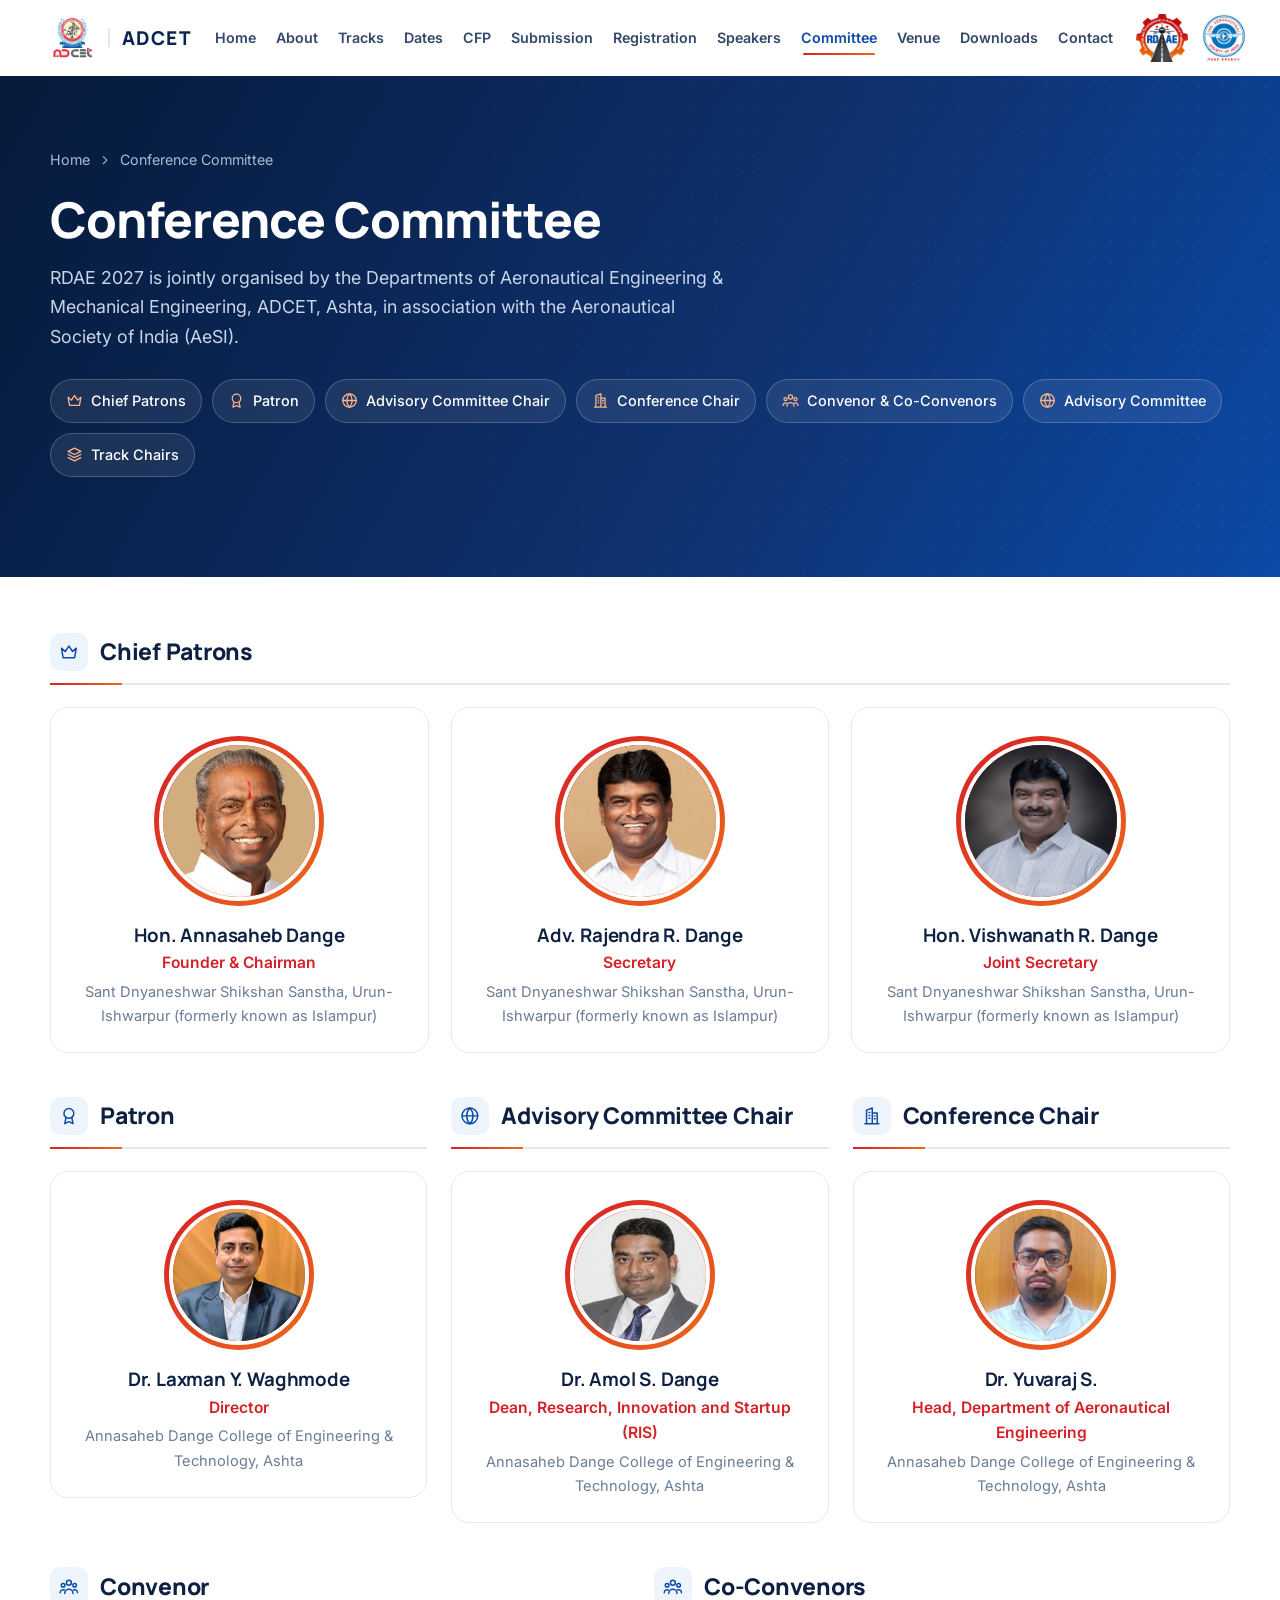
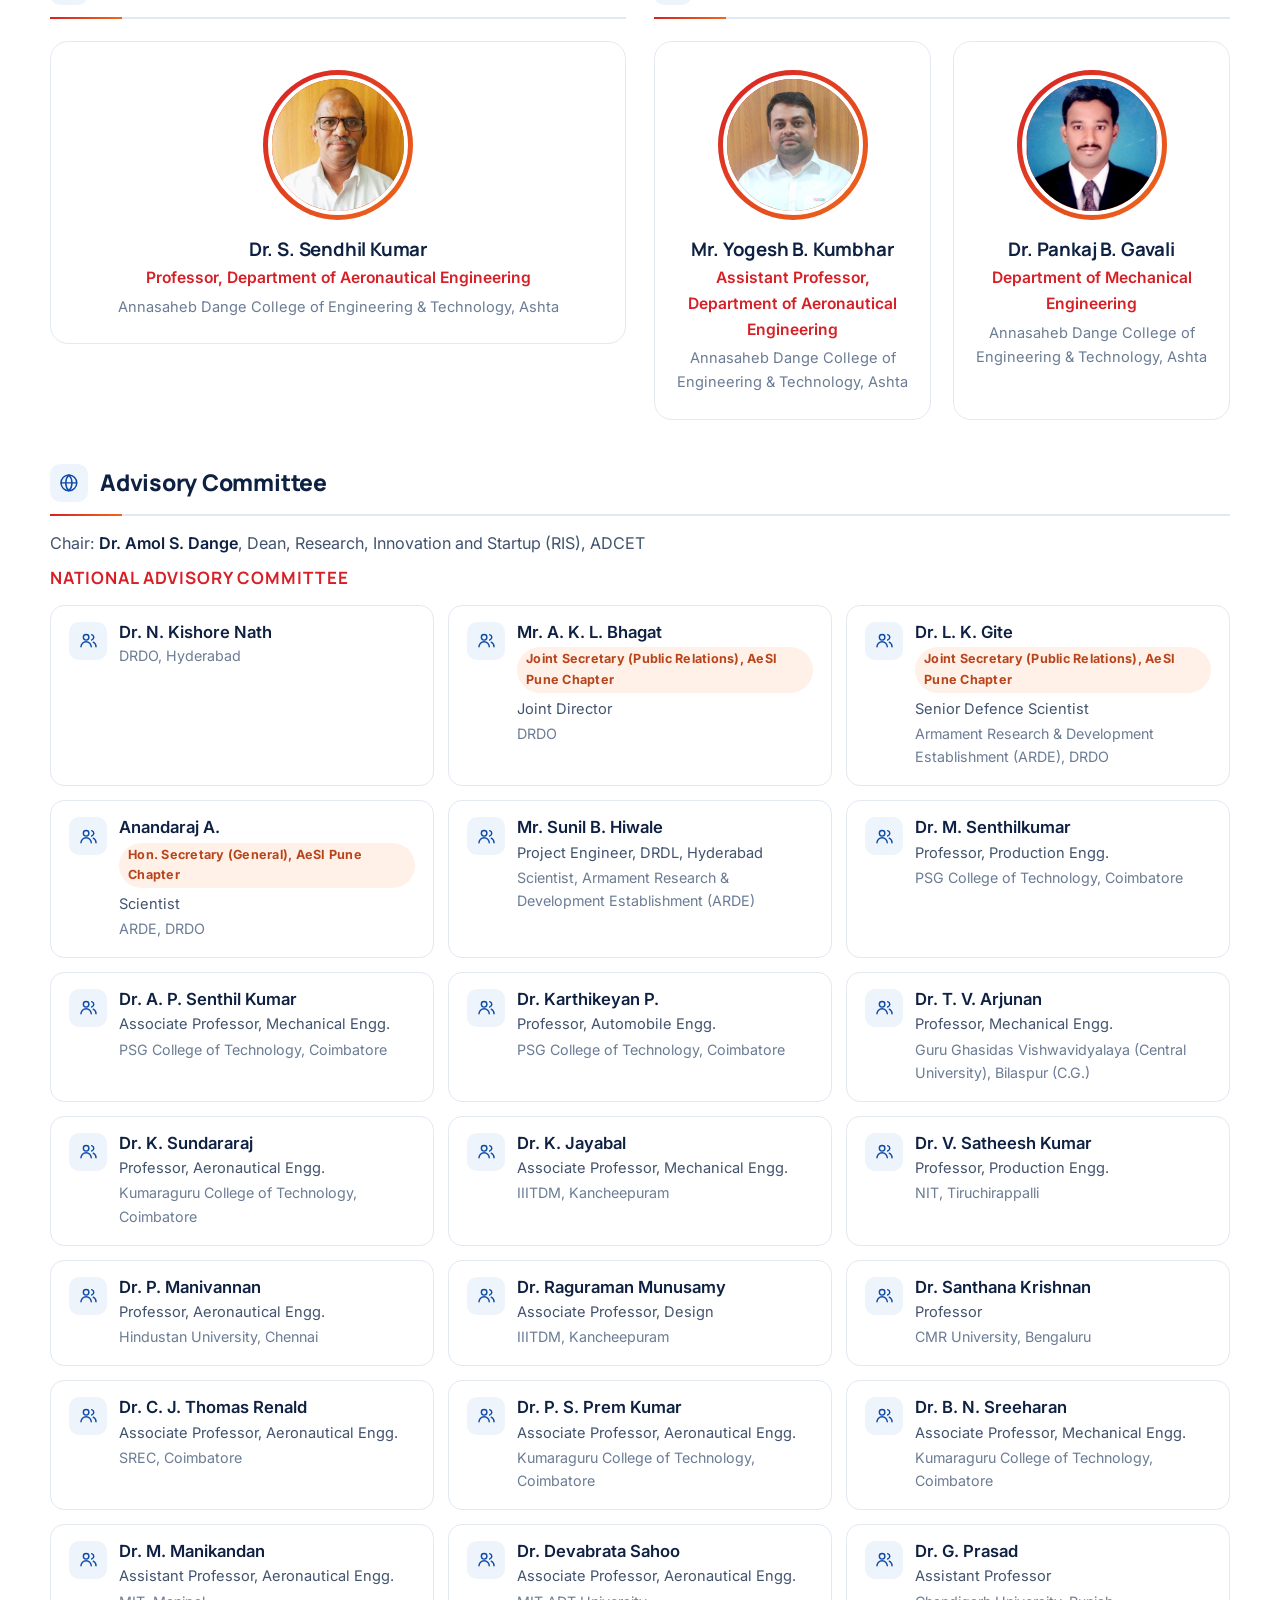
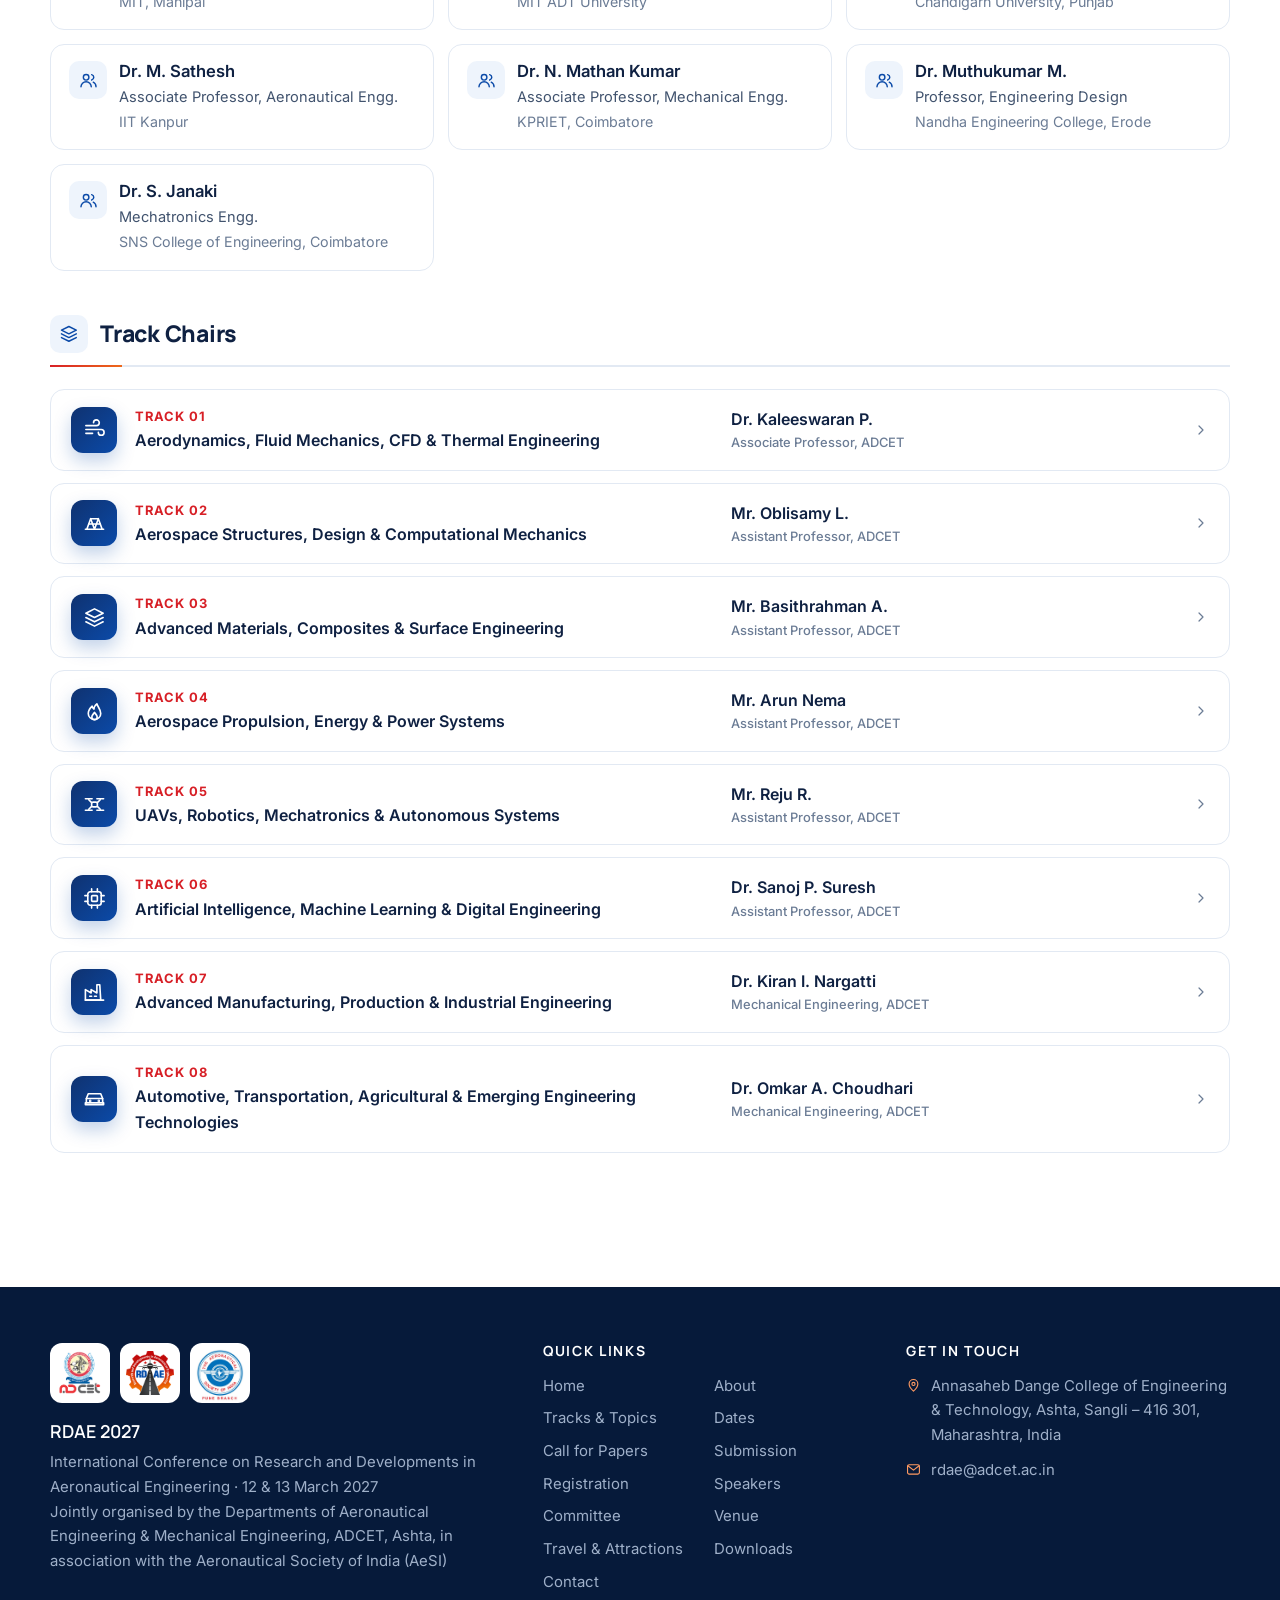
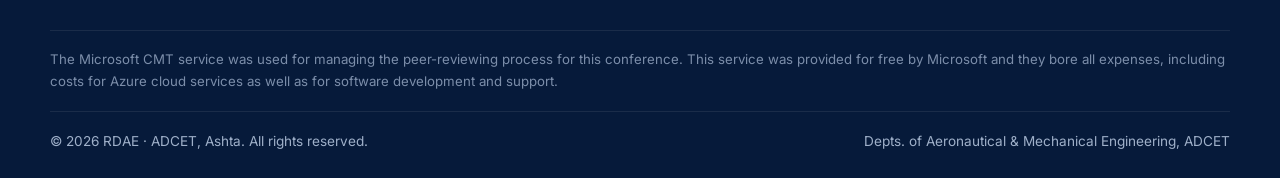
==== commit 485fb708: "Add Co-Convenor photo; list all eight track chairs on committee page Co-Authored-By: Claude Opus 5.5" ====
--- a/committee.html
+++ b/committee.html
@@ -218,7 +218,7 @@
           <p class="person-org">Annasaheb Dange College of Engineering &amp; Technology, Ashta</p>
         </article>
         <article class="person reveal">
-          <div class="person-photo"><img src="assets/committee/pankaj-gavali.svg" alt="Dr. Pankaj B. Gavali" loading="lazy" width="360" height="360"></div>
+          <div class="person-photo"><img src="assets/committee/pankaj-gavali.jpg" alt="Dr. Pankaj B. Gavali" loading="lazy" width="360" height="360"></div>
           <h3>Dr. Pankaj B. Gavali</h3>
           <p class="person-role">Department of Mechanical Engineering</p>
           <p class="person-org">Annasaheb Dange College of Engineering &amp; Technology, Ashta</p>
@@ -262,12 +262,14 @@
     <div class="committee-group" id="track-chairs">
       <h2 class="group-title"><span class="g-icon"><svg class="icon"><use href="#i-layers"/></svg></span>Track Chairs</h2>
       <div class="tc-list">
-          <a class="tc-row reveal" href="tracks.html#track-1"><span class="track-icon"><svg class="icon"><use href="#i-wind"/></svg></span><span class="tc-track"><small>Track 01</small>Aerodynamics, Fluid Mechanics &amp; CFD</span><span class="tc-person"><b>Dr. Kaleeswaran P.</b><small>Associate Professor, ADCET</small></span><svg class="icon icon-arrow"><use href="#i-chevron"/></svg></a>
-          <a class="tc-row reveal" href="tracks.html#track-2"><span class="track-icon"><svg class="icon"><use href="#i-truss"/></svg></span><span class="tc-track"><small>Track 02</small>Structures</span><span class="tc-person"><b>Mr. Oblisamy L.</b><small>Assistant Professor, ADCET</small></span><svg class="icon icon-arrow"><use href="#i-chevron"/></svg></a>
-          <a class="tc-row reveal" href="tracks.html#track-3"><span class="track-icon"><svg class="icon"><use href="#i-layers"/></svg></span><span class="tc-track"><small>Track 03</small>Composites &amp; Advanced Materials</span><span class="tc-person"><b>Mr. Basithrahman A.</b><small>Assistant Professor, ADCET</small></span><svg class="icon icon-arrow"><use href="#i-chevron"/></svg></a>
-          <a class="tc-row reveal" href="tracks.html#track-4"><span class="track-icon"><svg class="icon"><use href="#i-flame"/></svg></span><span class="tc-track"><small>Track 04</small>Aerospace Propulsion &amp; Power Systems</span><span class="tc-person"><b>Mr. Arun Nema</b><small>Assistant Professor, ADCET</small></span><svg class="icon icon-arrow"><use href="#i-chevron"/></svg></a>
-          <a class="tc-row reveal" href="tracks.html#track-5"><span class="track-icon"><svg class="icon"><use href="#i-drone"/></svg></span><span class="tc-track"><small>Track 05</small>UAVs &amp; Autonomous Aerial Systems</span><span class="tc-person"><b>Mr. Reju R.</b><small>Assistant Professor, ADCET</small></span><svg class="icon icon-arrow"><use href="#i-chevron"/></svg></a>
-          <a class="tc-row reveal" href="tracks.html#track-6"><span class="track-icon"><svg class="icon"><use href="#i-cpu"/></svg></span><span class="tc-track"><small>Track 06</small>AI/ML &amp; Intelligent Aerospace Systems</span><span class="tc-person"><b>Dr. Sanoj P. Suresh</b><small>Assistant Professor, ADCET</small></span><svg class="icon icon-arrow"><use href="#i-chevron"/></svg></a>
+          <a class="tc-row reveal" href="tracks.html#track-1"><span class="track-icon"><svg class="icon"><use href="#i-wind"/></svg></span><span class="tc-track"><small>Track 01</small>Aerodynamics, Fluid Mechanics, CFD &amp; Thermal Engineering</span><span class="tc-person"><b>Dr. Kaleeswaran P.</b><small>Associate Professor, ADCET</small></span><svg class="icon icon-arrow"><use href="#i-chevron"/></svg></a>
+          <a class="tc-row reveal" href="tracks.html#track-2"><span class="track-icon"><svg class="icon"><use href="#i-truss"/></svg></span><span class="tc-track"><small>Track 02</small>Aerospace Structures, Design &amp; Computational Mechanics</span><span class="tc-person"><b>Mr. Oblisamy L.</b><small>Assistant Professor, ADCET</small></span><svg class="icon icon-arrow"><use href="#i-chevron"/></svg></a>
+          <a class="tc-row reveal" href="tracks.html#track-3"><span class="track-icon"><svg class="icon"><use href="#i-layers"/></svg></span><span class="tc-track"><small>Track 03</small>Advanced Materials, Composites &amp; Surface Engineering</span><span class="tc-person"><b>Mr. Basithrahman A.</b><small>Assistant Professor, ADCET</small></span><svg class="icon icon-arrow"><use href="#i-chevron"/></svg></a>
+          <a class="tc-row reveal" href="tracks.html#track-4"><span class="track-icon"><svg class="icon"><use href="#i-flame"/></svg></span><span class="tc-track"><small>Track 04</small>Aerospace Propulsion, Energy &amp; Power Systems</span><span class="tc-person"><b>Mr. Arun Nema</b><small>Assistant Professor, ADCET</small></span><svg class="icon icon-arrow"><use href="#i-chevron"/></svg></a>
+          <a class="tc-row reveal" href="tracks.html#track-5"><span class="track-icon"><svg class="icon"><use href="#i-drone"/></svg></span><span class="tc-track"><small>Track 05</small>UAVs, Robotics, Mechatronics &amp; Autonomous Systems</span><span class="tc-person"><b>Mr. Reju R.</b><small>Assistant Professor, ADCET</small></span><svg class="icon icon-arrow"><use href="#i-chevron"/></svg></a>
+          <a class="tc-row reveal" href="tracks.html#track-6"><span class="track-icon"><svg class="icon"><use href="#i-cpu"/></svg></span><span class="tc-track"><small>Track 06</small>Artificial Intelligence, Machine Learning &amp; Digital Engineering</span><span class="tc-person"><b>Dr. Sanoj P. Suresh</b><small>Assistant Professor, ADCET</small></span><svg class="icon icon-arrow"><use href="#i-chevron"/></svg></a>
+          <a class="tc-row reveal" href="tracks.html#track-7"><span class="track-icon"><svg class="icon"><use href="#i-factory"/></svg></span><span class="tc-track"><small>Track 07</small>Advanced Manufacturing, Production &amp; Industrial Engineering</span><span class="tc-person"><b>Dr. Kiran I. Nargatti</b><small>Mechanical Engineering, ADCET</small></span><svg class="icon icon-arrow"><use href="#i-chevron"/></svg></a>
+          <a class="tc-row reveal" href="tracks.html#track-8"><span class="track-icon"><svg class="icon"><use href="#i-car"/></svg></span><span class="tc-track"><small>Track 08</small>Automotive, Transportation, Agricultural &amp; Emerging Engineering Technologies</span><span class="tc-person"><b>Dr. Omkar A. Choudhari</b><small>Mechanical Engineering, ADCET</small></span><svg class="icon icon-arrow"><use href="#i-chevron"/></svg></a>
       </div>
     </div>
   </div>
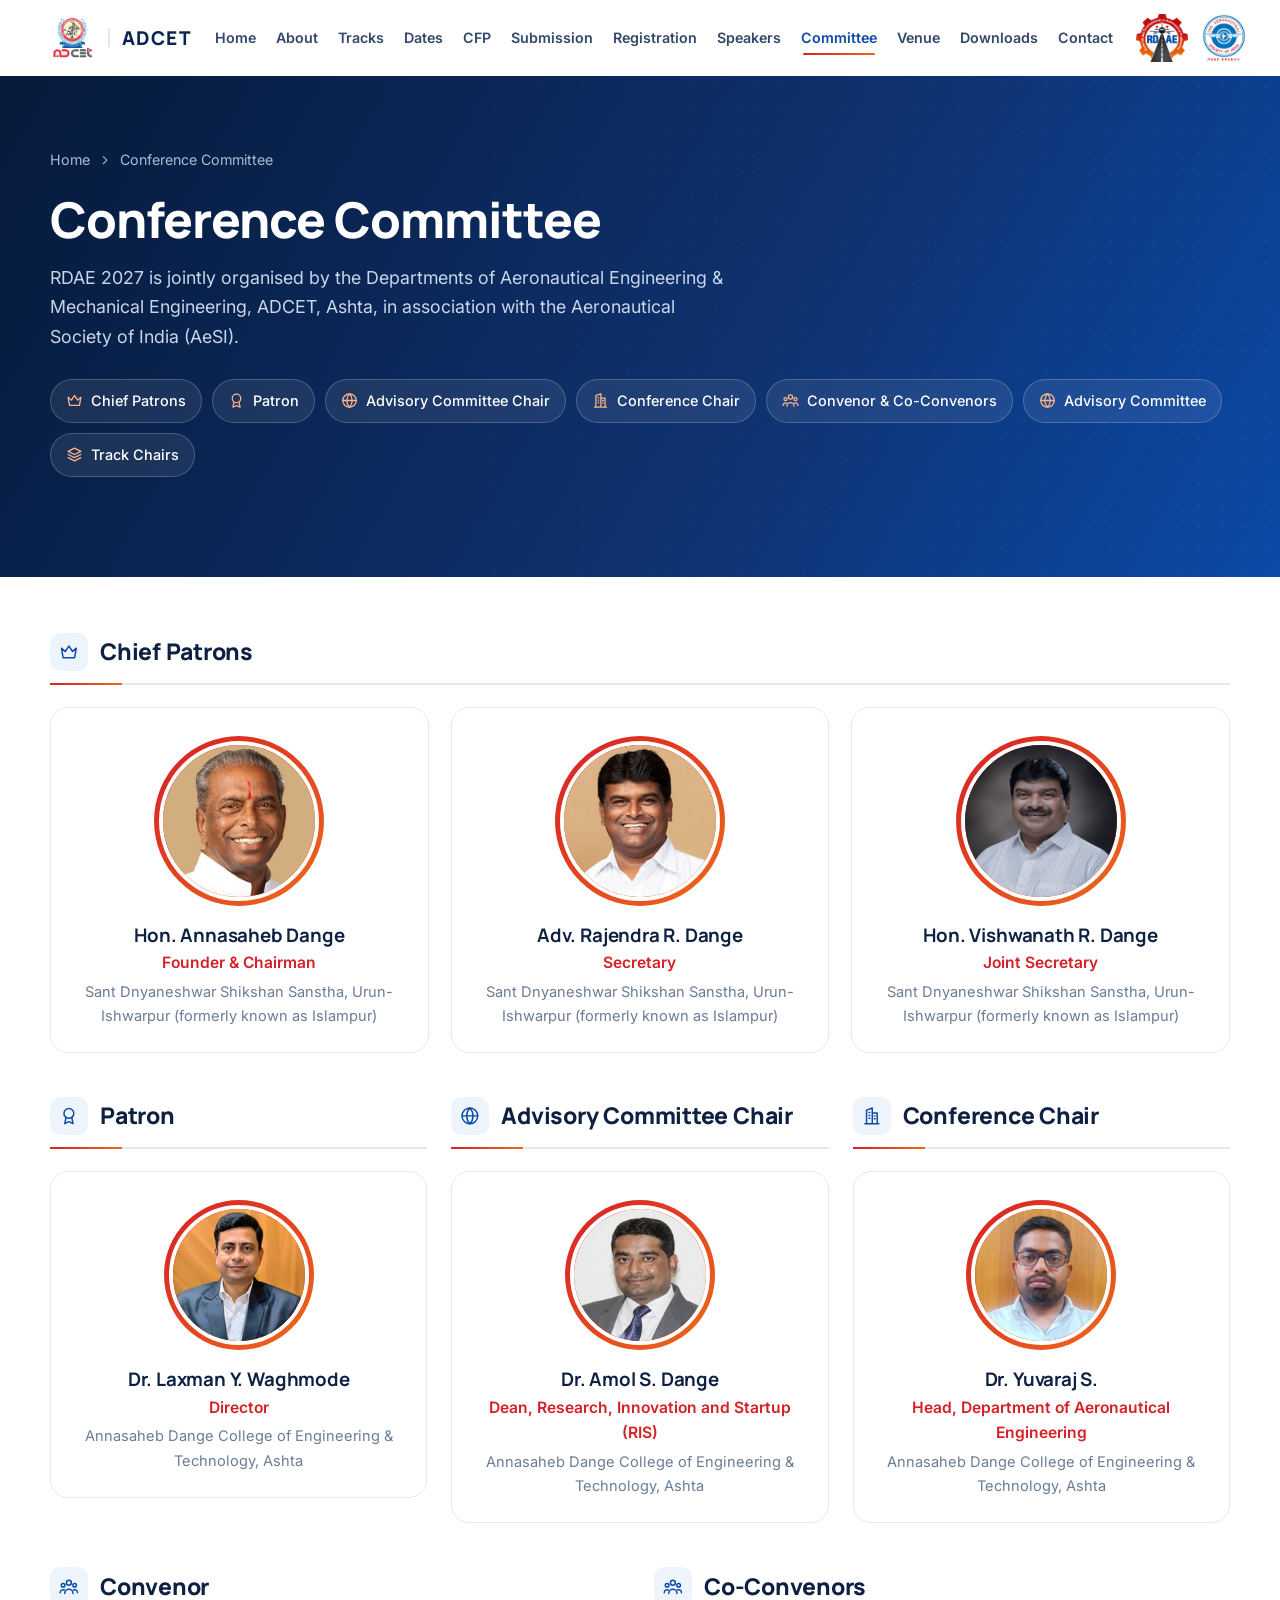
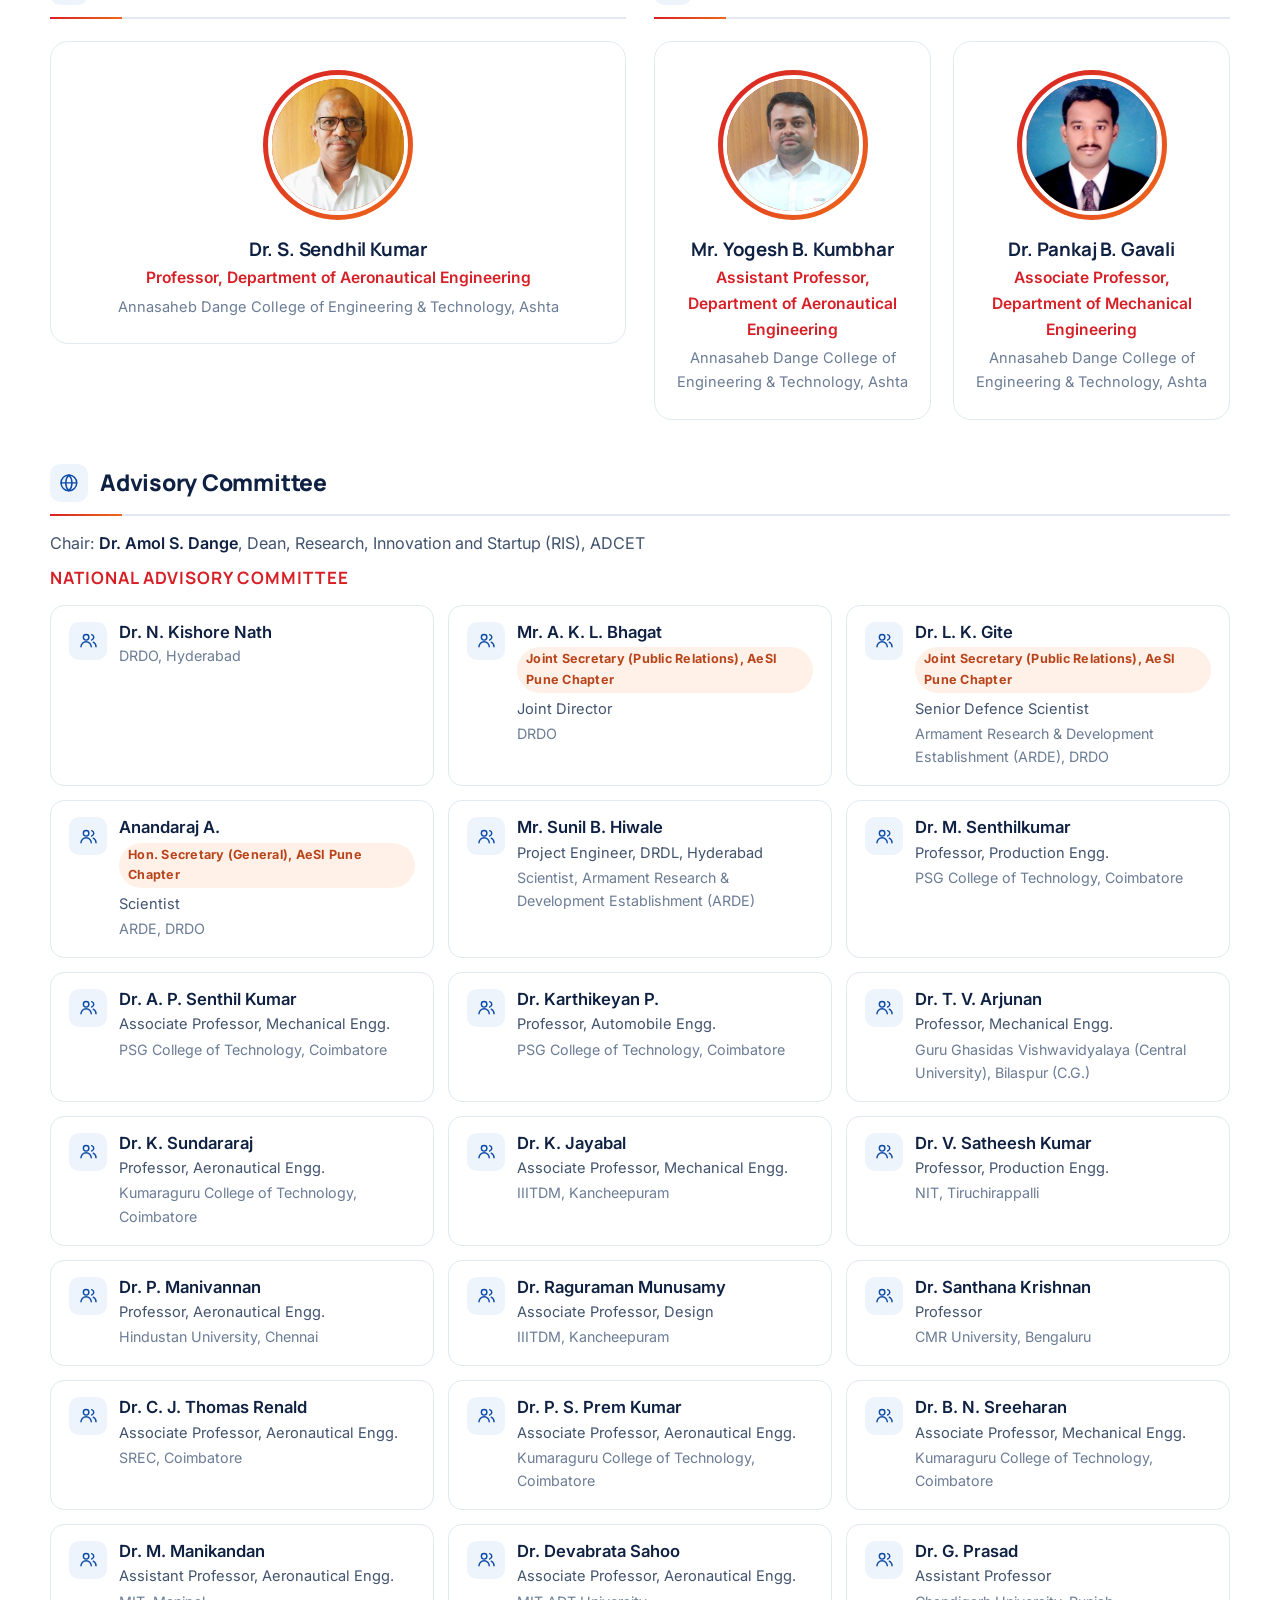
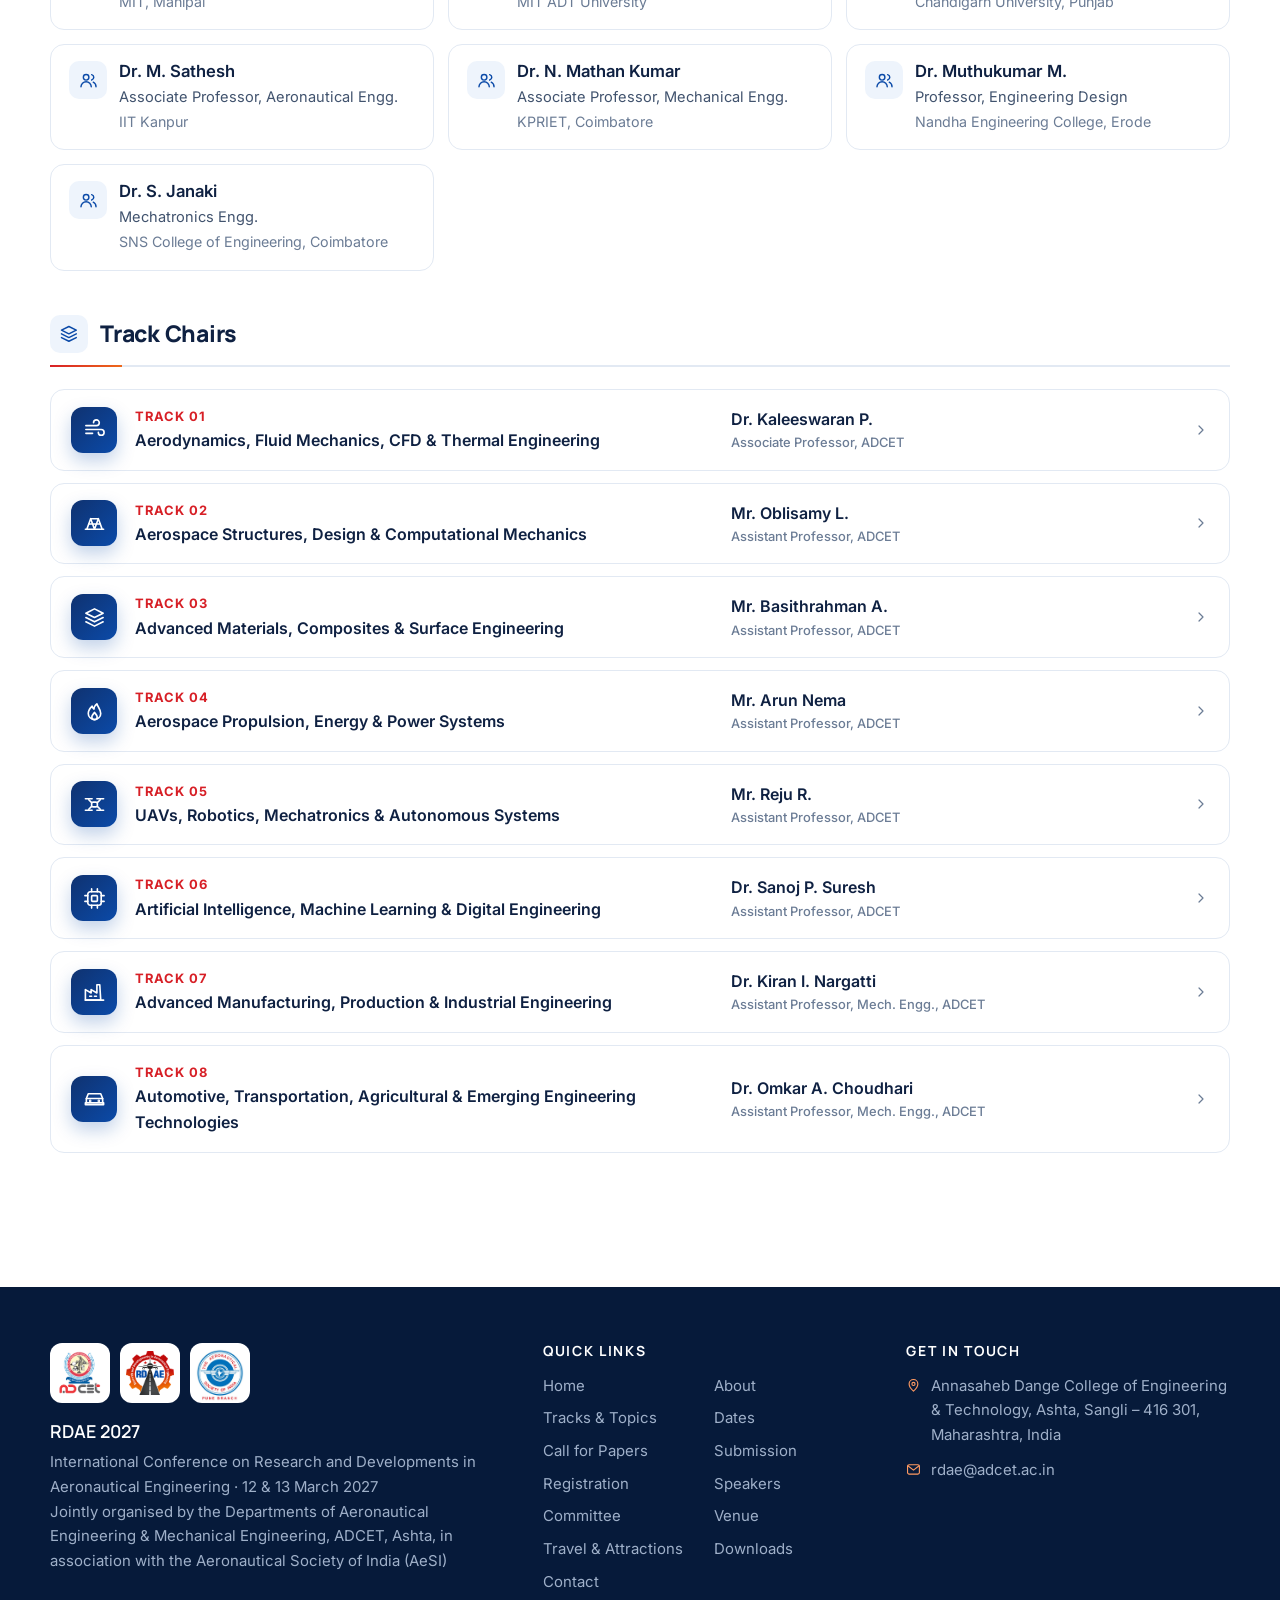
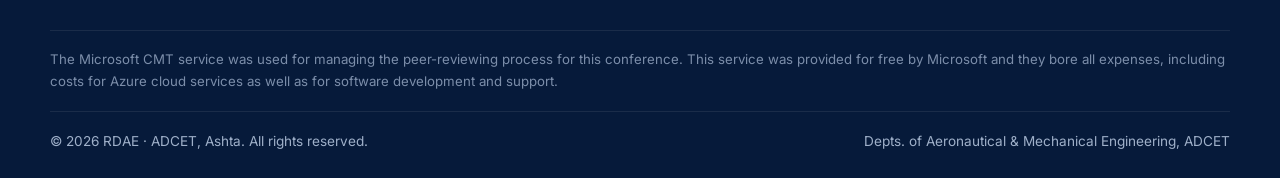
==== commit 716058ef: "Add designations for Mechanical co-convenor and track chairs Co-Authored-By: Claude Opus 5.5 <norepl" ====
--- a/committee.html
+++ b/committee.html
@@ -220,7 +220,7 @@
         <article class="person reveal">
           <div class="person-photo"><img src="assets/committee/pankaj-gavali.jpg" alt="Dr. Pankaj B. Gavali" loading="lazy" width="360" height="360"></div>
           <h3>Dr. Pankaj B. Gavali</h3>
-          <p class="person-role">Department of Mechanical Engineering</p>
+          <p class="person-role">Associate Professor, Department of Mechanical Engineering</p>
           <p class="person-org">Annasaheb Dange College of Engineering &amp; Technology, Ashta</p>
         </article>
       </div>
@@ -268,8 +268,8 @@
           <a class="tc-row reveal" href="tracks.html#track-4"><span class="track-icon"><svg class="icon"><use href="#i-flame"/></svg></span><span class="tc-track"><small>Track 04</small>Aerospace Propulsion, Energy &amp; Power Systems</span><span class="tc-person"><b>Mr. Arun Nema</b><small>Assistant Professor, ADCET</small></span><svg class="icon icon-arrow"><use href="#i-chevron"/></svg></a>
           <a class="tc-row reveal" href="tracks.html#track-5"><span class="track-icon"><svg class="icon"><use href="#i-drone"/></svg></span><span class="tc-track"><small>Track 05</small>UAVs, Robotics, Mechatronics &amp; Autonomous Systems</span><span class="tc-person"><b>Mr. Reju R.</b><small>Assistant Professor, ADCET</small></span><svg class="icon icon-arrow"><use href="#i-chevron"/></svg></a>
           <a class="tc-row reveal" href="tracks.html#track-6"><span class="track-icon"><svg class="icon"><use href="#i-cpu"/></svg></span><span class="tc-track"><small>Track 06</small>Artificial Intelligence, Machine Learning &amp; Digital Engineering</span><span class="tc-person"><b>Dr. Sanoj P. Suresh</b><small>Assistant Professor, ADCET</small></span><svg class="icon icon-arrow"><use href="#i-chevron"/></svg></a>
-          <a class="tc-row reveal" href="tracks.html#track-7"><span class="track-icon"><svg class="icon"><use href="#i-factory"/></svg></span><span class="tc-track"><small>Track 07</small>Advanced Manufacturing, Production &amp; Industrial Engineering</span><span class="tc-person"><b>Dr. Kiran I. Nargatti</b><small>Mechanical Engineering, ADCET</small></span><svg class="icon icon-arrow"><use href="#i-chevron"/></svg></a>
-          <a class="tc-row reveal" href="tracks.html#track-8"><span class="track-icon"><svg class="icon"><use href="#i-car"/></svg></span><span class="tc-track"><small>Track 08</small>Automotive, Transportation, Agricultural &amp; Emerging Engineering Technologies</span><span class="tc-person"><b>Dr. Omkar A. Choudhari</b><small>Mechanical Engineering, ADCET</small></span><svg class="icon icon-arrow"><use href="#i-chevron"/></svg></a>
+          <a class="tc-row reveal" href="tracks.html#track-7"><span class="track-icon"><svg class="icon"><use href="#i-factory"/></svg></span><span class="tc-track"><small>Track 07</small>Advanced Manufacturing, Production &amp; Industrial Engineering</span><span class="tc-person"><b>Dr. Kiran I. Nargatti</b><small>Assistant Professor, Mech. Engg., ADCET</small></span><svg class="icon icon-arrow"><use href="#i-chevron"/></svg></a>
+          <a class="tc-row reveal" href="tracks.html#track-8"><span class="track-icon"><svg class="icon"><use href="#i-car"/></svg></span><span class="tc-track"><small>Track 08</small>Automotive, Transportation, Agricultural &amp; Emerging Engineering Technologies</span><span class="tc-person"><b>Dr. Omkar A. Choudhari</b><small>Assistant Professor, Mech. Engg., ADCET</small></span><svg class="icon icon-arrow"><use href="#i-chevron"/></svg></a>
       </div>
     </div>
   </div>
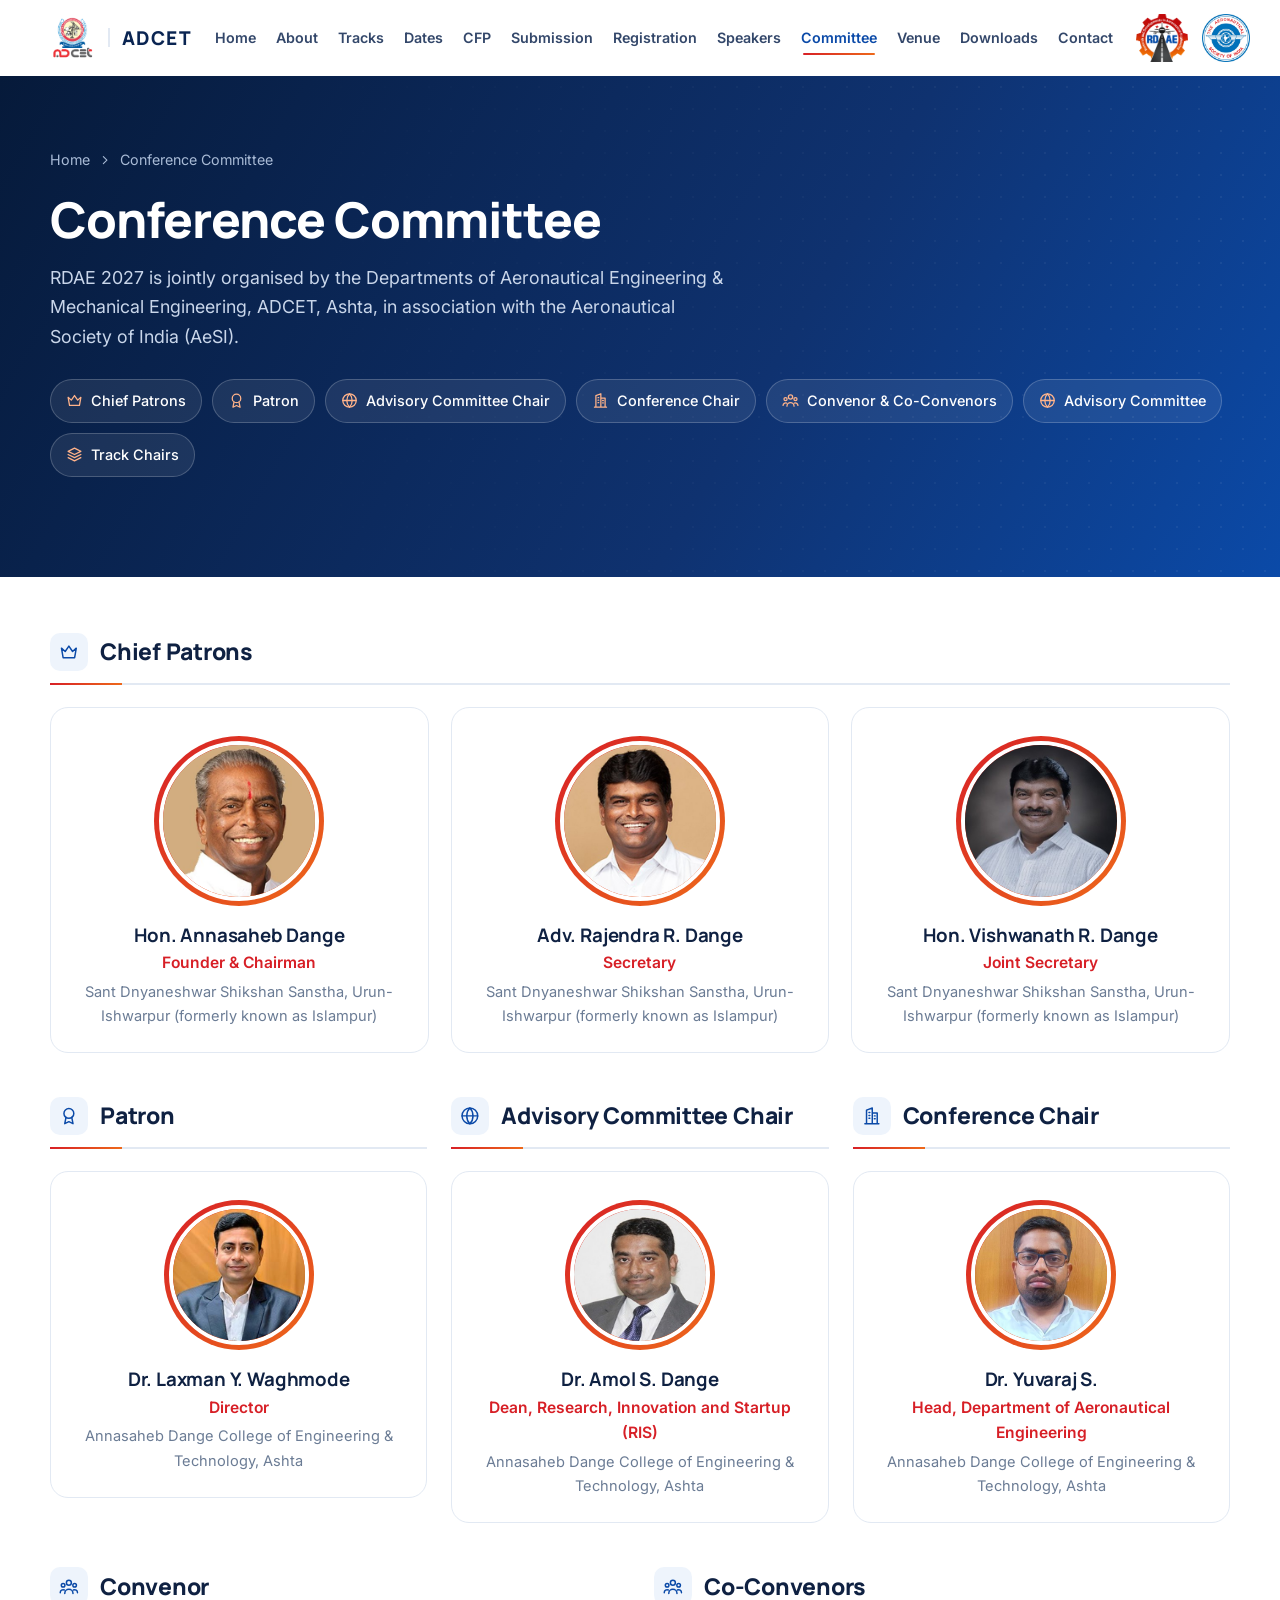
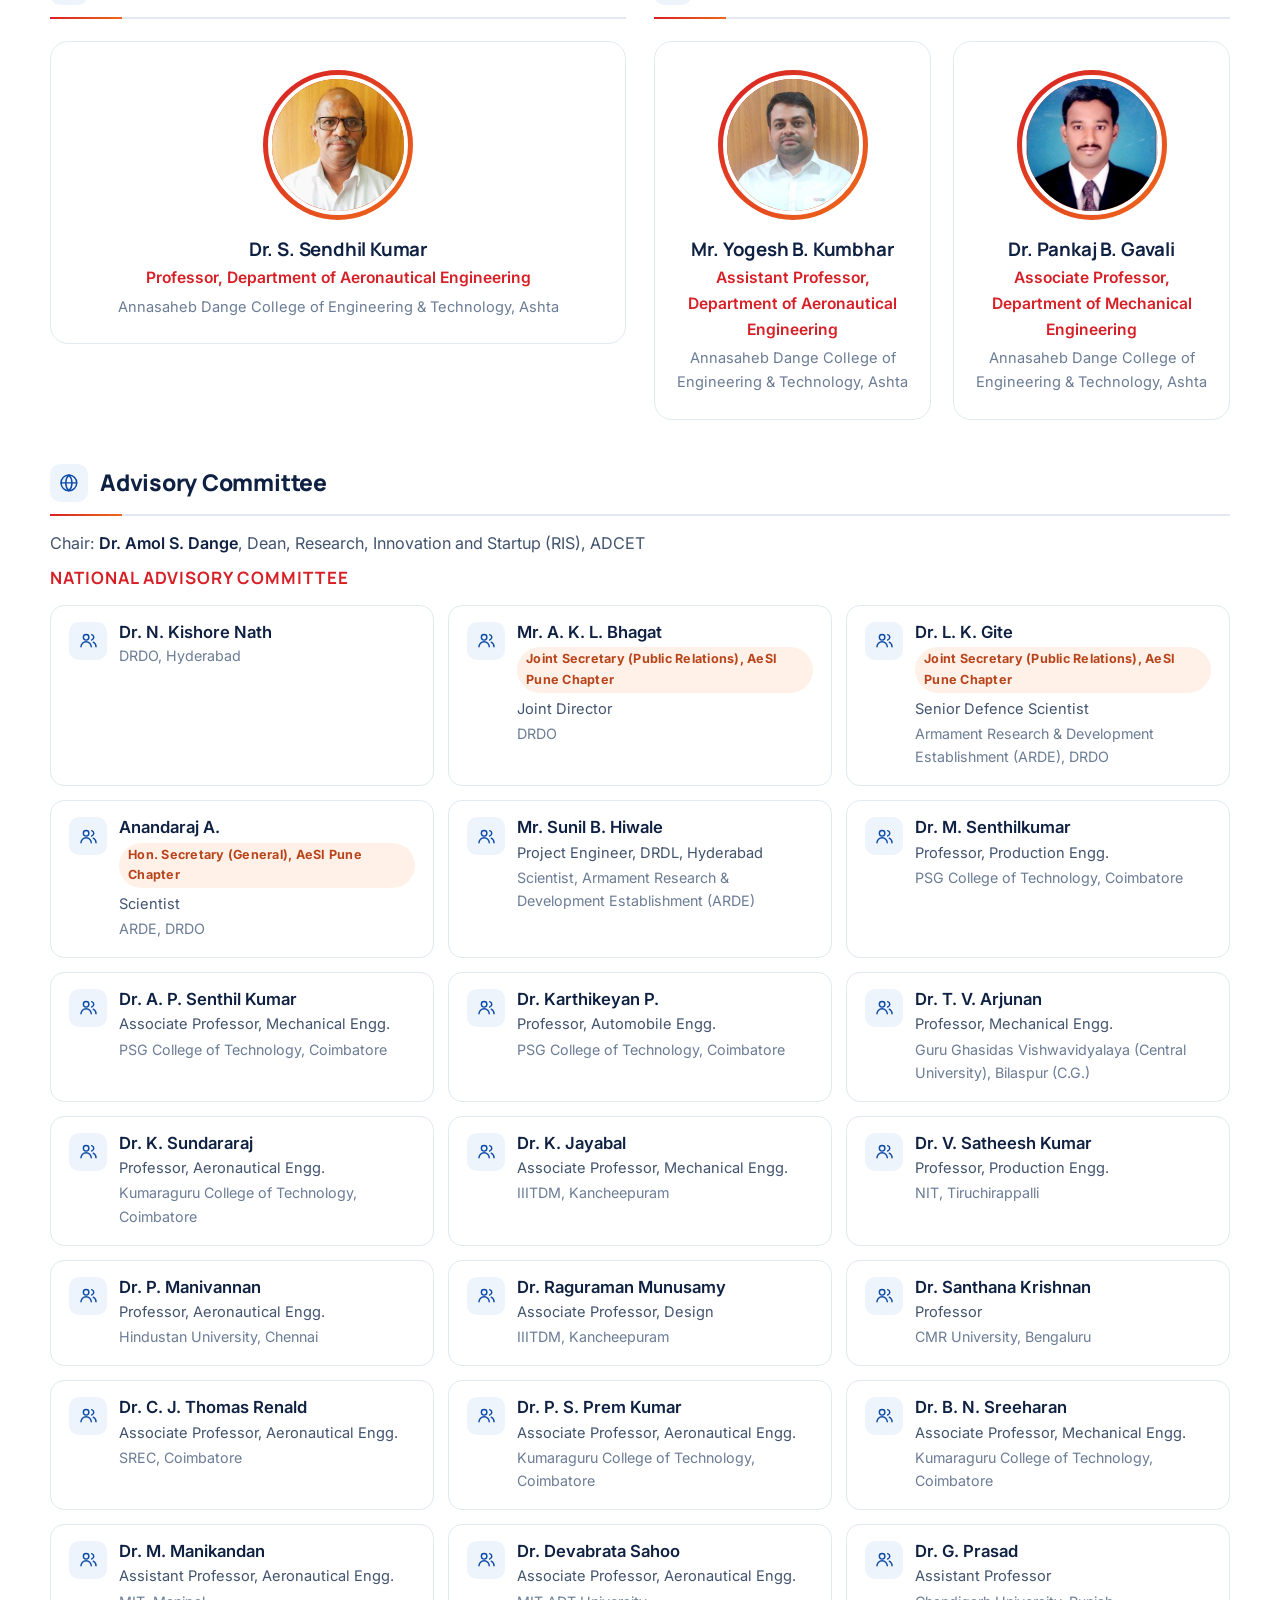
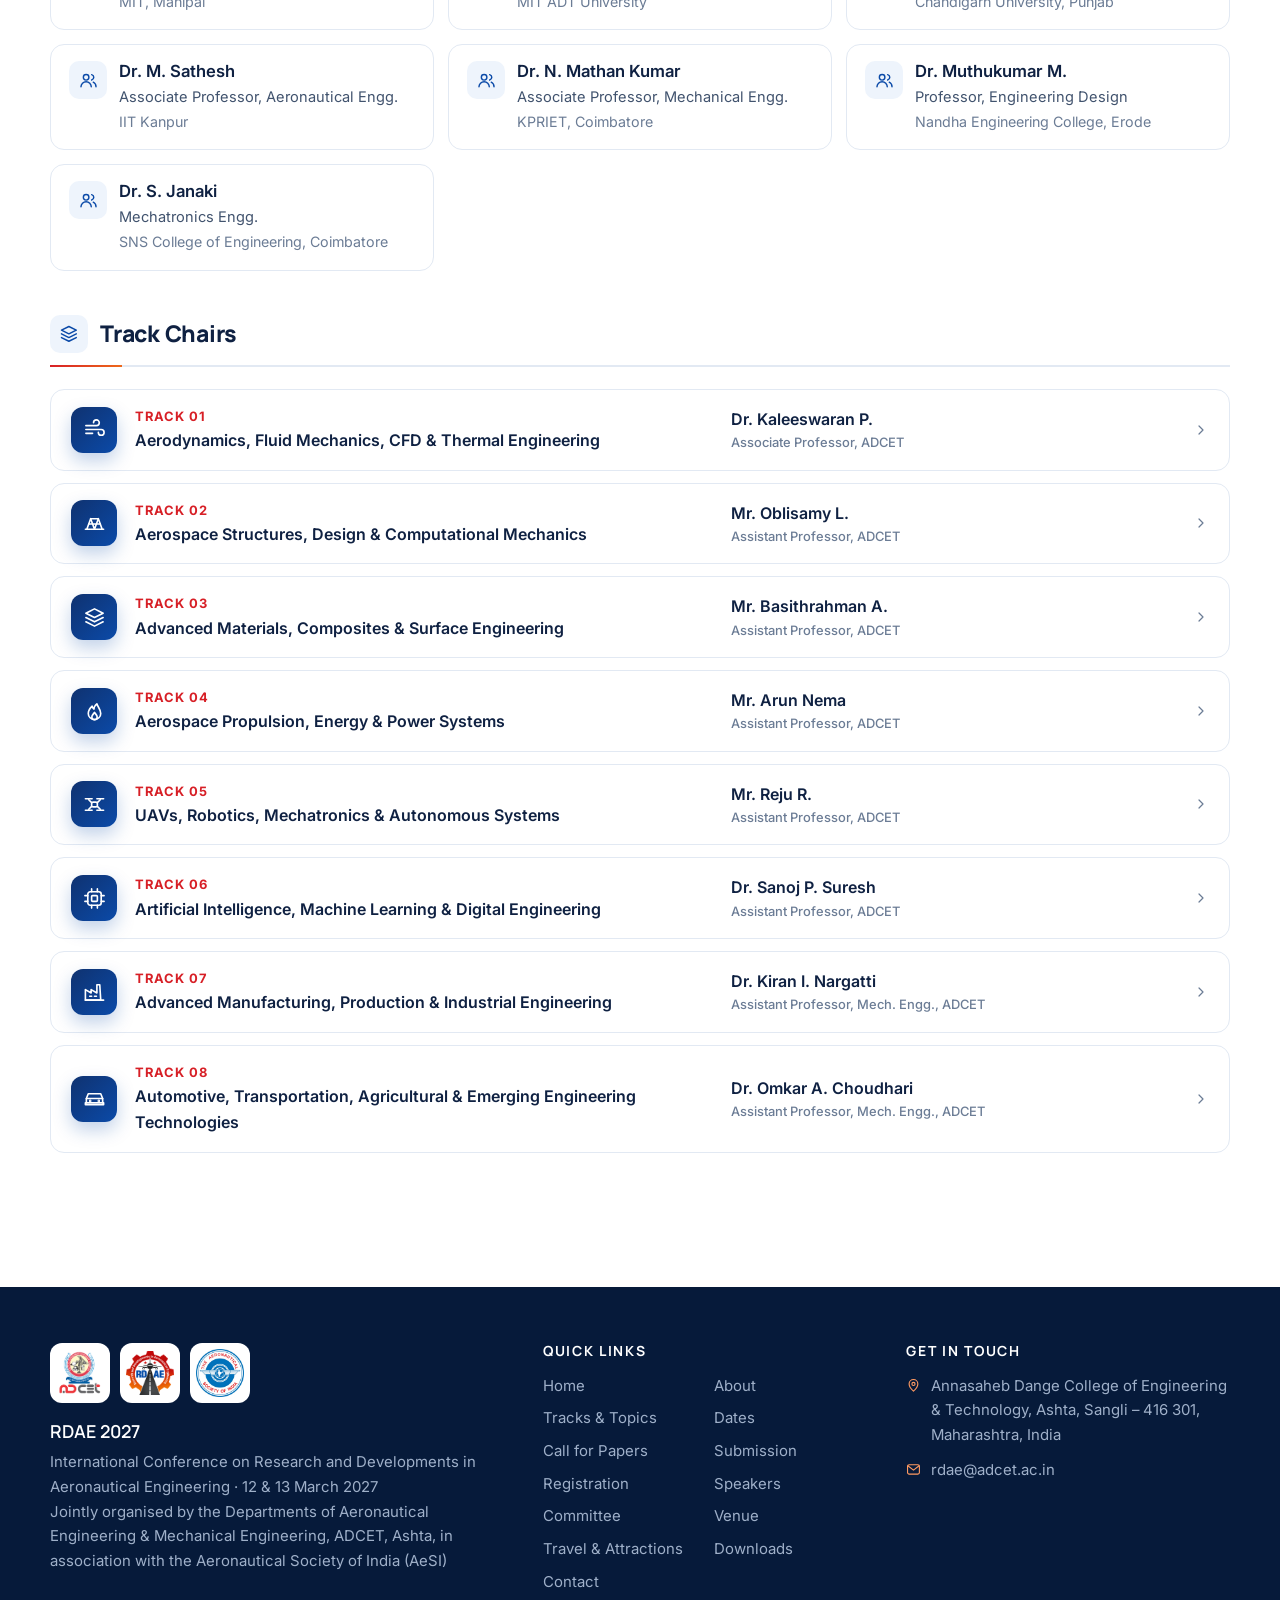
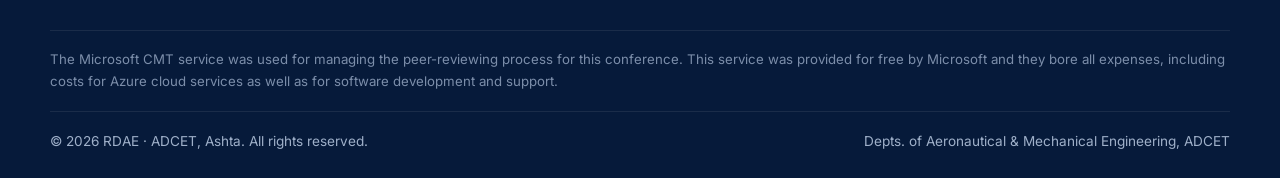
==== commit 48df2d87: "Replace AeSI logo on website and publicity files Co-Authored-By: Claude Opus 5.5 <noreply@anthropic." ====
--- a/committee.html
+++ b/committee.html
@@ -104,7 +104,7 @@
     <a class="brand brand-rdae" href="index.html" aria-label="RDAE 2027 — home">
       <img src="assets/rdae-logo.png" alt="RDAE 2027 logo" height="54">
     </a>
-    <span class="brand brand-aesi" title="In association with the Aeronautical Society of India, Pune"><img src="assets/aesi-logo.jpg" alt="Aeronautical Society of India, Pune Branch logo" height="54"></span>
+    <span class="brand brand-aesi" title="In association with the Aeronautical Society of India, Pune"><img src="assets/aesi-logo.jpg?v=2" alt="Aeronautical Society of India logo" height="54"></span>
   </div>
 </header>
 
@@ -278,7 +278,7 @@
 <footer class="site-footer">
   <div class="container footer-top">
     <div class="footer-brand">
-      <div class="footer-logos"><span><img src="assets/adcet-logo.png" alt="ADCET logo"></span><span><img src="assets/rdae-logo.png" alt="RDAE 2027 logo"></span><span><img src="assets/aesi-logo.jpg" alt="AeSI Pune Branch logo"></span></div>
+      <div class="footer-logos"><span><img src="assets/adcet-logo.png" alt="ADCET logo"></span><span><img src="assets/rdae-logo.png" alt="RDAE 2027 logo"></span><span><img src="assets/aesi-logo.jpg?v=2" alt="AeSI logo"></span></div>
       <div><strong>RDAE 2027</strong>International Conference on Research and Developments in Aeronautical Engineering · 12 &amp; 13 March 2027<br>Jointly organised by the Departments of Aeronautical Engineering &amp; Mechanical Engineering, ADCET, Ashta, in association with the Aeronautical Society of India (AeSI)</div>
     </div>
     <div>
